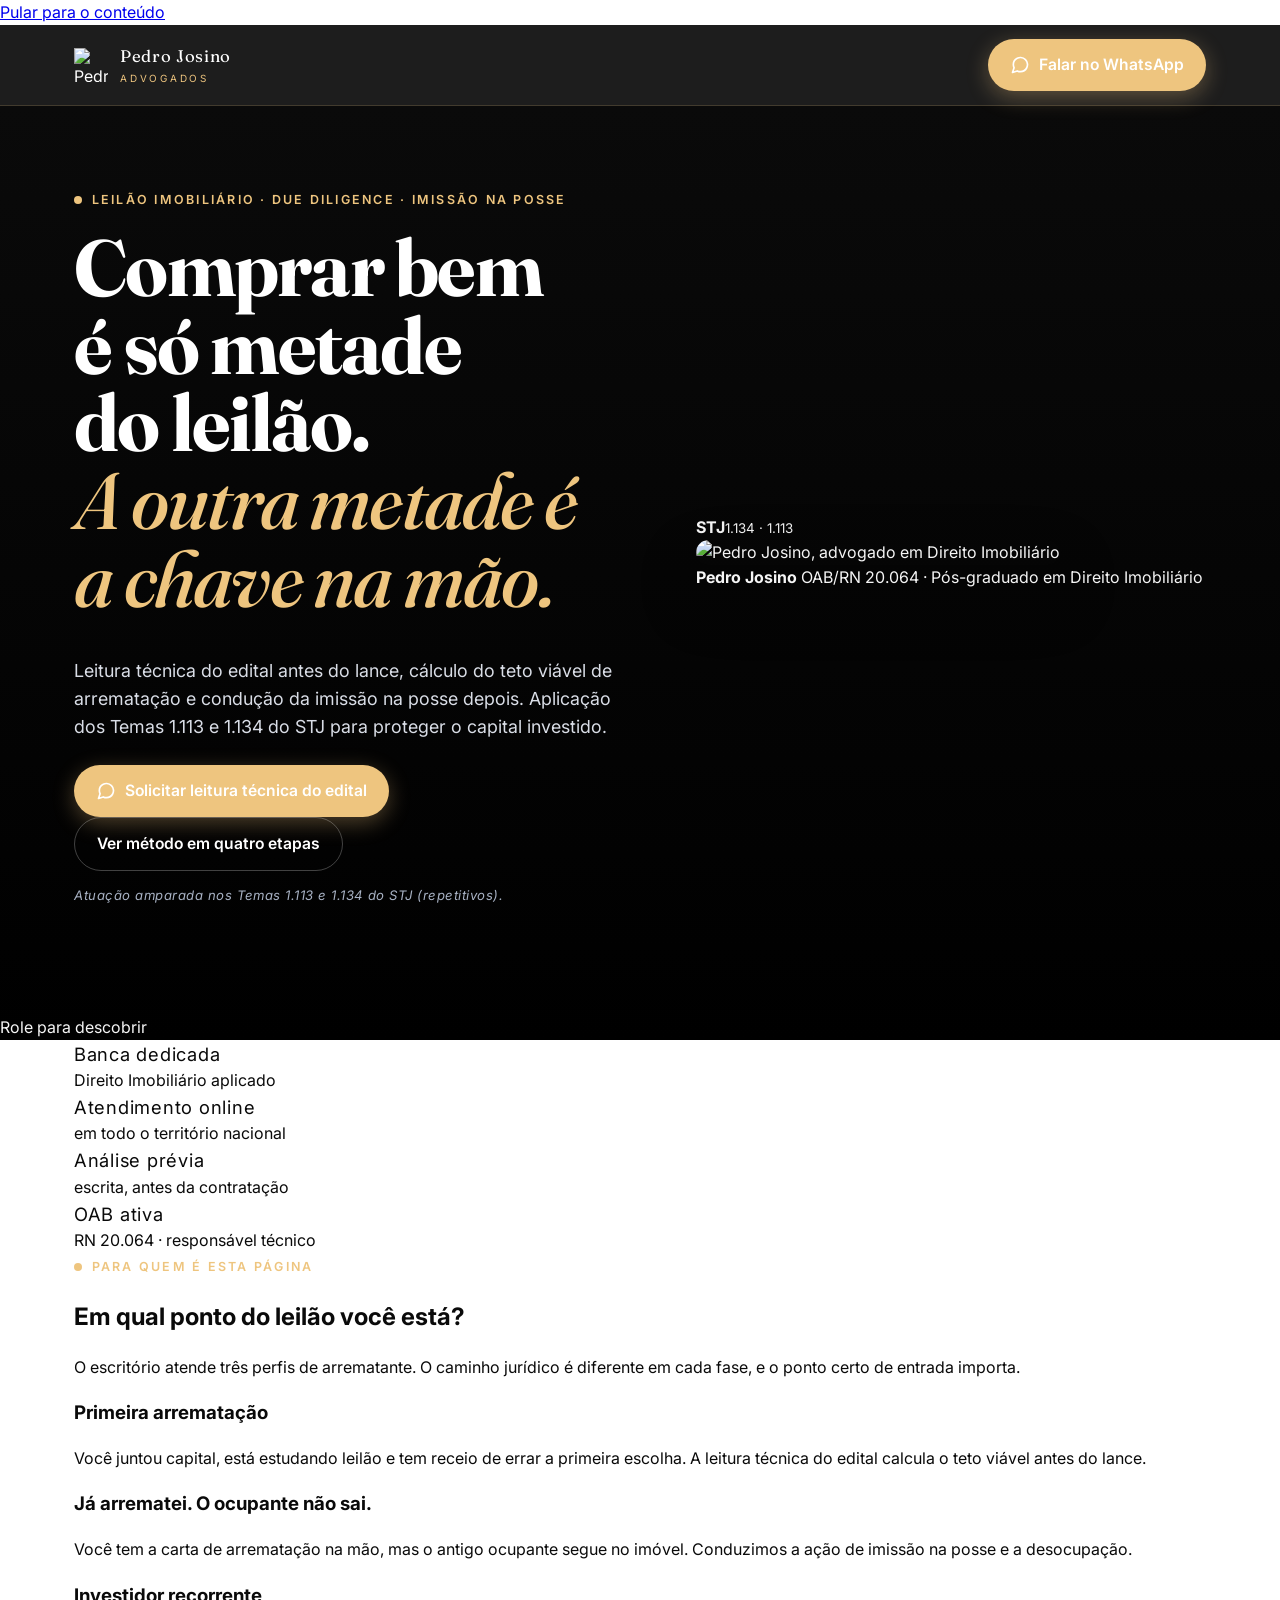
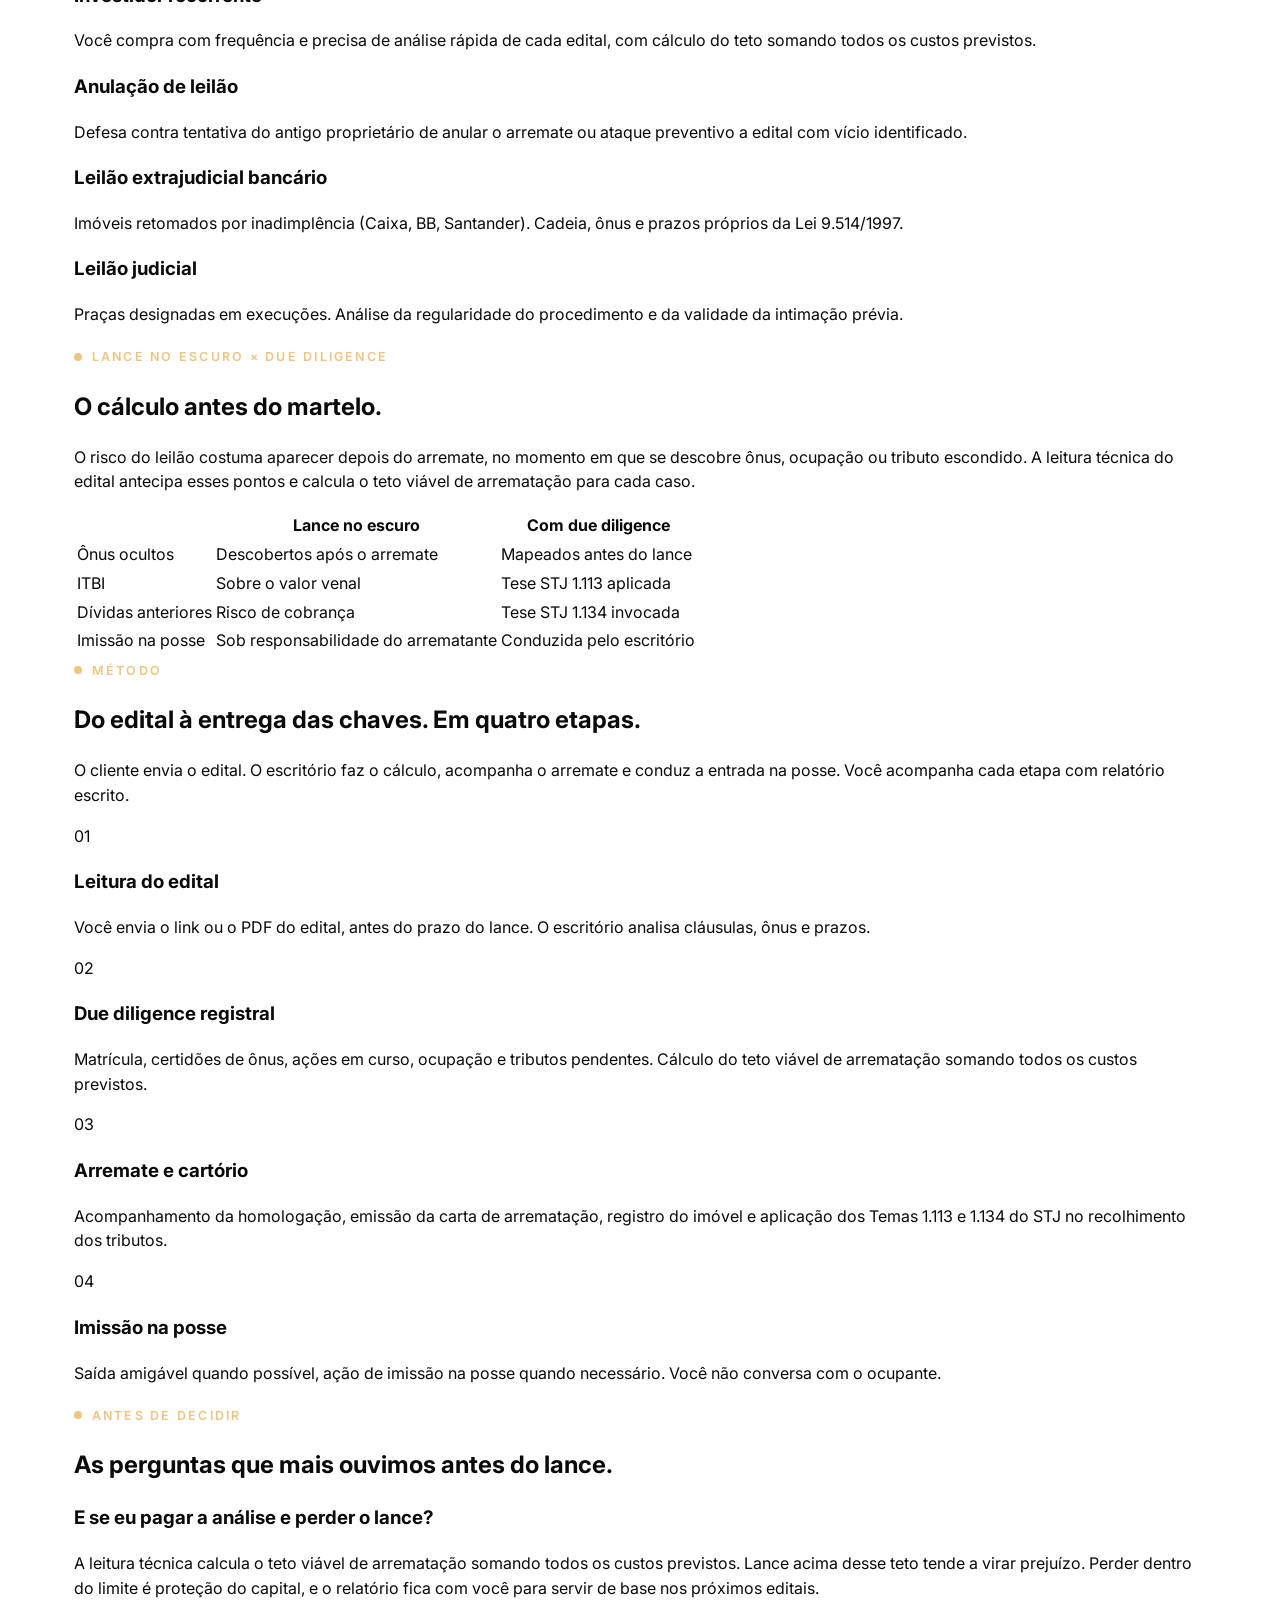
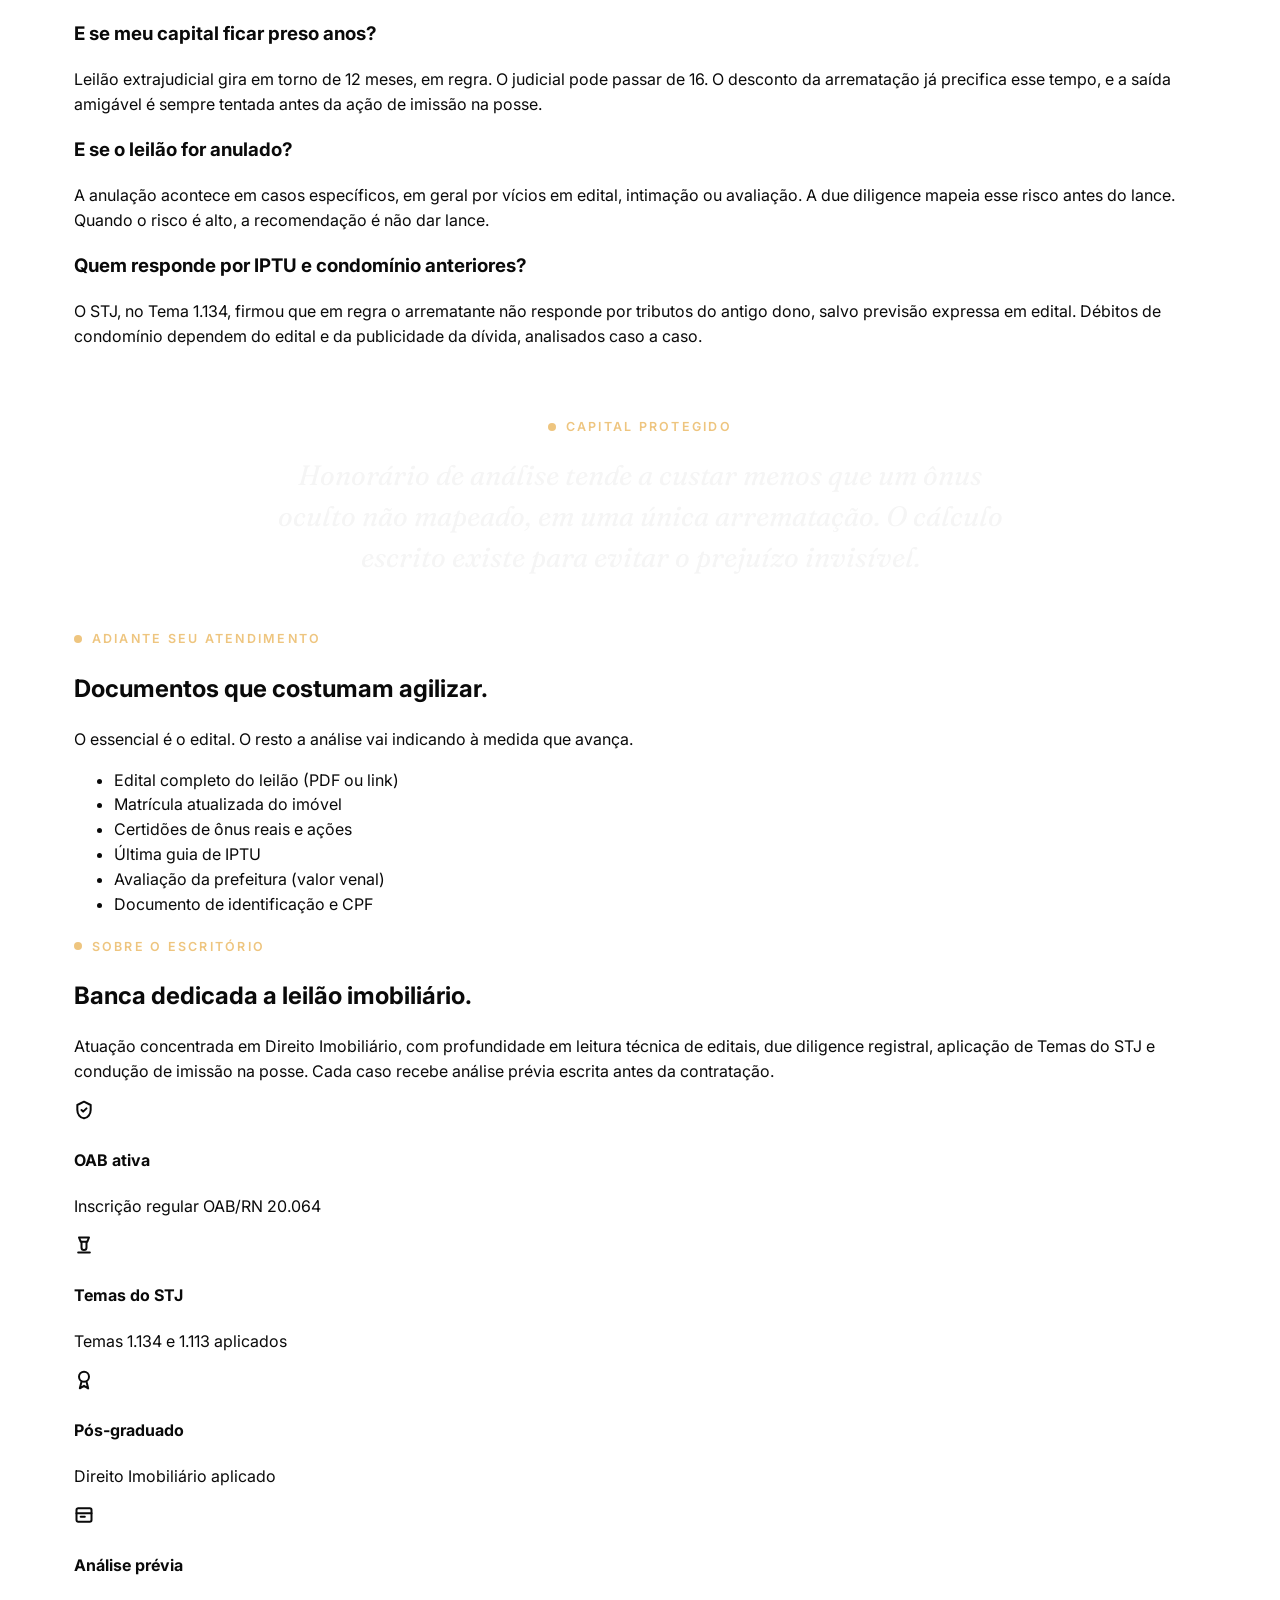
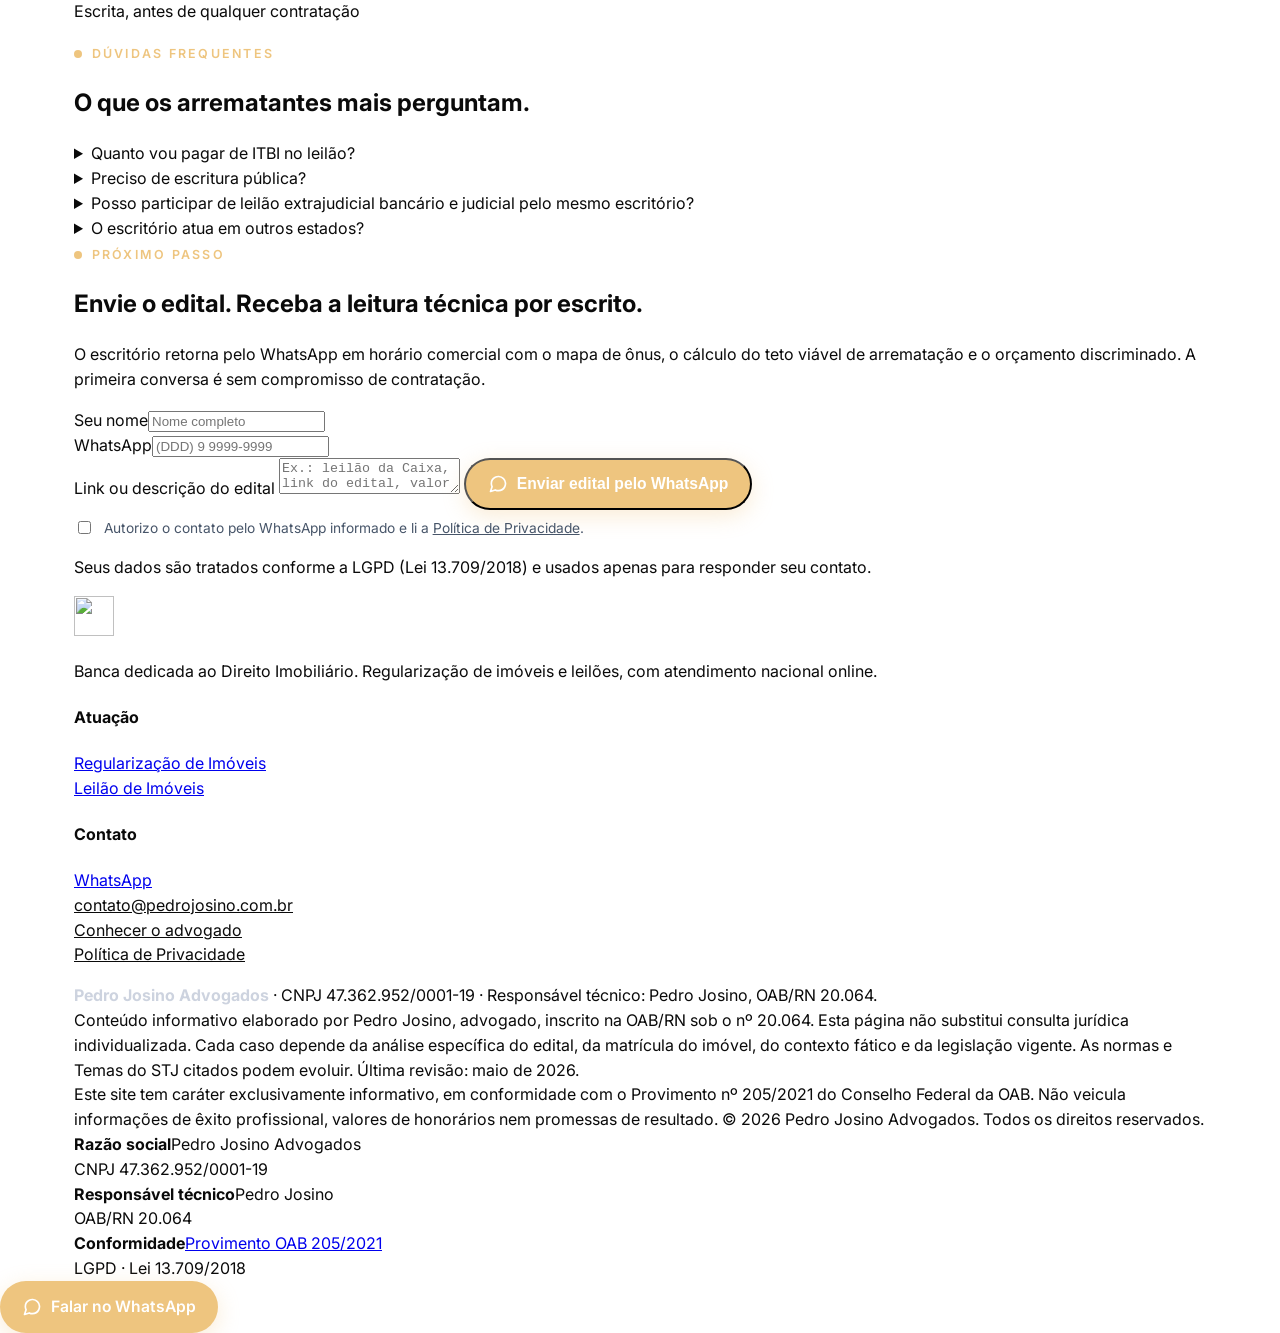
==== public/leilao-de-imoveis/index.html @ 3a686693 "Reescreve copy das 2 LPs com gatilhos de conversão e blindagem de segurança LP Regularização (raiz /" ====
<!doctype html>
<html lang="pt-BR">
<head>
<meta charset="utf-8">
<meta name="viewport" content="width=device-width,initial-scale=1">
<title>Arrematou no leilão? Imissão na posse e análise de risco | Pedro Josino Advogados.</title>
<meta name="description" content="Análise de risco antes do arremate e ação de imissão na posse depois. Tese do STJ a seu favor, custos transparentes, atendimento nacional online. Fale agora.">
<meta name="robots" content="index, follow">
<meta name="theme-color" content="#0A0A0A">
<meta name="author" content="Pedro Josino Advogados">

<link rel="canonical" href="https://pedrojosino.com.br/leilao">
<meta property="og:type" content="website">
<meta property="og:locale" content="pt_BR">
<meta property="og:site_name" content="Pedro Josino Advogados">
<meta property="og:title" content="Arrematou no leilão? A chave é só o começo. Pedro Josino Advogados.">
<meta property="og:description" content="Due diligence antes do lance e imissão na posse depois. Aplique a tese do STJ a seu favor.">
<meta property="og:url" content="https://pedrojosino.com.br/leilao">
<meta property="og:image" content="https://pedrojosino.com.br/leilao-de-imoveis/assets/og.jpg">
<meta name="twitter:card" content="summary_large_image">
<meta name="twitter:title" content="Arrematou no leilão? A chave é só o começo.">
<meta name="twitter:description" content="Análise de risco e imissão na posse com técnica de especialista.">
<meta name="twitter:image" content="https://pedrojosino.com.br/leilao-de-imoveis/assets/og.jpg">

<link rel="icon" href="/assets/logo-pj.png">
<link rel="preload" as="image" href="/assets/pedro-josino.jpg" fetchpriority="high" decoding="async">

<link rel="preconnect" href="https://fonts.googleapis.com">
<link rel="preconnect" href="https://fonts.gstatic.com" crossorigin>
<link rel="preload" as="style" href="https://fonts.googleapis.com/css2?family=Fraunces:opsz,wght@9..144,400;9..144,500;9..144,600;9..144,700&family=Inter:wght@400;500;600;700&display=swap" onload="this.rel='stylesheet'">
<noscript><link rel="stylesheet" href="https://fonts.googleapis.com/css2?family=Fraunces:opsz,wght@9..144,400;9..144,500;9..144,600;9..144,700&family=Inter:wght@400;500;600;700&display=swap"></noscript>

<link rel="preload" href="/styles.css" as="style" onload="this.rel='stylesheet'">
<noscript><link rel="stylesheet" href="/styles.css"></noscript>

<script>
(function(){
  var GTAG_ID='{{GTAG_ID}}';
  window.dataLayer=window.dataLayer||[];
  window.gtag=function(){dataLayer.push(arguments);};
  window.click_whatsapp=function(origem){try{gtag('event','click_whatsapp',{event_category:'cta',event_label:origem||'lp-leilao'});}catch(e){}};
  if(GTAG_ID && GTAG_ID.indexOf('{{')!==0){
    var s=document.createElement('script');s.async=true;s.src='https://www.googletagmanager.com/gtag/js?id='+GTAG_ID;document.head.appendChild(s);
    gtag('js',new Date());gtag('config',GTAG_ID);
  }
})();
</script>

<style>
:root{--bg-dark:#0A0A0A;--bg-deep:#000000;--accent:#EEC57F;--accent-soft:#EEC57F;--wa:#EEC57F;--text:#0A0A0A}
*{box-sizing:border-box}
body{margin:0;font-family:Inter,system-ui,sans-serif;color:#0A0A0A;line-height:1.55;-webkit-font-smoothing:antialiased}
.container{max-width:1180px;margin:0 auto;padding:0 24px}
.header{position:sticky;top:0;z-index:50;background:rgba(10,10,10,.92);backdrop-filter:blur(8px);border-bottom:1px solid rgba(238,197,127,.18)}
.header .container{display:flex;align-items:center;justify-content:space-between;padding:14px 24px}
.brand{display:flex;align-items:center;gap:12px;color:#fff;text-decoration:none}
.brand img{width:34px;height:auto}
.brand-text{font-family:'Fraunces',Georgia,serif;font-size:1.05rem;letter-spacing:.04em}
.brand-text small{display:block;font-family:Inter,sans-serif;font-size:.62rem;letter-spacing:.28em;color:#EEC57F;text-transform:uppercase;margin-top:2px}
.btn{display:inline-flex;align-items:center;justify-content:center;gap:.55rem;padding:14px 22px;border-radius:999px;font-weight:600;text-decoration:none;font-size:.98rem}
.btn-green{background:#EEC57F;color:#fff;box-shadow:0 6px 22px rgba(238,197,127,.32)}
.btn-ghost{background:transparent;color:#fff;border:1px solid rgba(255,255,255,.25)}
.hero{position:relative;background:linear-gradient(180deg,#0A0A0A 0%,#000000 100%);color:#F5F5F5;overflow:hidden}
.hero .container{display:grid;grid-template-columns:1.1fr 1fr;gap:60px;align-items:center;padding:80px 24px 96px}
.eyebrow{display:inline-flex;align-items:center;gap:.6rem;text-transform:uppercase;letter-spacing:.18em;font-size:.78rem;font-weight:600;color:#EEC57F}
.eyebrow::before{content:"";width:8px;height:8px;border-radius:50%;background:#EEC57F}
.hero h1{font-family:'Fraunces',Georgia,serif;font-weight:700;font-size:clamp(2.8rem,6.2vw,5.4rem);line-height:.98;letter-spacing:-.022em;color:#fff;margin:18px 0 .5em;text-wrap:balance}
.hero h1 em{font-style:italic;font-weight:500;color:#EEC57F;display:block}
.hero .lede{font-size:1.12rem;color:#d9dde6;max-width:540px;margin:0 0 24px}
.hero-figure img{border-radius:18px;width:100%;aspect-ratio:4/5;object-fit:cover;box-shadow:0 30px 60px rgba(0,0,0,.4)}
@media (max-width:900px){.hero .container{grid-template-columns:1fr;padding:48px 24px 64px;gap:40px}}
</style>

<script type="application/ld+json">
{
  "@context":"https://schema.org",
  "@graph":[
    {
      "@type":"LegalService",
      "@id":"https://pedrojosino.com.br/leilao#legalservice",
      "name":"Pedro Josino Advogados — Leilão de Imóveis",
      "description":"Análise de risco para arrematação em leilão e ação de imissão na posse. Atendimento nacional online em Direito Imobiliário.",
      "url":"https://pedrojosino.com.br/leilao",
      "telephone":"+558499826890",
      "areaServed":"BR",
      "image":"https://pedrojosino.com.br/leilao-de-imoveis/assets/og.jpg",
      "priceRange":"$$",
      "provider":{"@type":"Attorney","name":"Pedro Josino"}
    },
    {
      "@type":"BreadcrumbList",
      "itemListElement":[
        {"@type":"ListItem","position":1,"name":"Início","item":"https://pedrojosino.com.br/"},
        {"@type":"ListItem","position":2,"name":"Leilão de Imóveis","item":"https://pedrojosino.com.br/leilao"}
      ]
    },
    {
      "@type":"Service",
      "name":"Leilão de Imóveis (Due Diligence e Imissão na Posse)",
      "serviceType":"Direito Imobiliário",
      "provider":{"@type":"LegalService","name":"Pedro Josino Advogados"},
      "areaServed":"BR"
    },
    {
      "@type":"FAQPage",
      "mainEntity":[
        {"@type":"Question","name":"Quem paga as dívidas atrasadas de IPTU e condomínio?","acceptedAnswer":{"@type":"Answer","text":"Para débitos tributários anteriores ao arremate, o STJ no Tema 1.134 firmou que o arrematante não responde, salvo previsão expressa em edital. Para condomínio, a análise depende do edital e da publicidade dos débitos."}},
        {"@type":"Question","name":"Quanto vou pagar de ITBI?","acceptedAnswer":{"@type":"Answer","text":"O STJ no Tema 1.113 firmou que o ITBI incide sobre o valor da arrematação, não sobre a avaliação da prefeitura. Aplicamos a tese para reduzir o custo de transferência."}},
        {"@type":"Question","name":"Preciso de escritura pública?","acceptedAnswer":{"@type":"Answer","text":"A depender do valor do imóvel, a escritura pode ser dispensada quando há carta de arrematação. Analisamos caso a caso para reduzir custo de cartório."}},
        {"@type":"Question","name":"Quanto tempo leva para desocupar o imóvel?","acceptedAnswer":{"@type":"Answer","text":"Leilão extrajudicial gira em torno de 12 meses. Judicial pode passar de 16. O desconto da arrematação já precifica esse tempo, e buscamos sempre a saída amigável antes do confronto."}},
        {"@type":"Question","name":"A análise de risco está inclusa ou é cobrada à parte?","acceptedAnswer":{"@type":"Answer","text":"A análise é o ponto de partida e tem honorário próprio. Ela calcula o lance máximo viável somando todos os custos. Quem passa desse teto compra prejuízo."}},
        {"@type":"Question","name":"Existe risco real de eu perder o imóvel?","acceptedAnswer":{"@type":"Answer","text":"Existe sim a possibilidade de anulação do leilão em casos específicos. A boa due diligence mapeia esse risco antes do lance e orienta a decisão com transparência."}}
      ]
    }
  ]
}
</script>
</head>
<body>

<a class="skip-link" href="#main">Pular para o conteúdo</a>

<header class="header">
  <div class="container">
    <a class="brand" href="#">
      <img src="/assets/logo-pj.png" alt="Pedro Josino Advogados" width="34" height="34" loading="eager" decoding="async">
      <span class="brand-text">Pedro Josino<small>Advogados</small></span>
    </a>
    <a class="btn btn-green" href="https://wa.me/558499826890?text=Ol%C3%A1%2C%20quero%20arrematar%20com%20seguran%C3%A7a." onclick="click_whatsapp('header')">
      <svg viewBox="0 0 24 24" width="20" height="20" fill="none" stroke="currentColor" stroke-width="2" stroke-linecap="round" stroke-linejoin="round" aria-hidden="true"><path d="M21 11.5a8.38 8.38 0 0 1-.9 3.8 8.5 8.5 0 0 1-7.6 4.7 8.38 8.38 0 0 1-3.8-.9L3 21l1.9-5.7a8.38 8.38 0 0 1-.9-3.8 8.5 8.5 0 0 1 4.7-7.6 8.38 8.38 0 0 1 3.8-.9h.5a8.48 8.48 0 0 1 8 8v.5z"/></svg>
      Falar no WhatsApp
    </a>
  </div>
</header>

<main id="main">
<section class="hero">
  <div class="container">
    <div>
      <span class="eyebrow">Leilão Imobiliário · Due Diligence · Imissão na Posse</span>
      <h1>Comprar bem é só metade do leilão.<em>A outra metade é a chave na mão.</em></h1>
      <p class="lede">Leitura técnica do edital antes do lance, cálculo do teto viável de arrematação e condução da imissão na posse depois. Aplicação dos Temas 1.113 e 1.134 do STJ para proteger o capital investido.</p>
      <div class="hero-ctas">
        <a class="btn btn-green btn-lg" href="https://wa.me/558499826890?text=Ol%C3%A1%2C%20quero%20uma%20an%C3%A1lise%20de%20risco%20de%20leil%C3%A3o." onclick="click_whatsapp('hero')">
          <svg viewBox="0 0 24 24" width="20" height="20" fill="none" stroke="currentColor" stroke-width="2" stroke-linecap="round" stroke-linejoin="round" aria-hidden="true"><path d="M21 11.5a8.38 8.38 0 0 1-.9 3.8 8.5 8.5 0 0 1-7.6 4.7 8.38 8.38 0 0 1-3.8-.9L3 21l1.9-5.7a8.38 8.38 0 0 1-.9-3.8 8.5 8.5 0 0 1 4.7-7.6 8.38 8.38 0 0 1 3.8-.9h.5a8.48 8.48 0 0 1 8 8v.5z"/></svg>
          Solicitar leitura técnica do edital
        </a>
        <a class="btn btn-ghost btn-lg" href="#metodo">Ver método em quatro etapas</a>
      </div>
      <p style="margin-top:14px;font-size:.82rem;color:#a8b2c4;letter-spacing:.04em"><em>Atuação amparada nos Temas 1.113 e 1.134 do STJ (repetitivos).</em></p>
    </div>

    <div class="hero-figure">
      <div class="seal" aria-hidden="true"><b>STJ</b><small>1.134 · 1.113</small></div>
      <img src="/assets/pedro-josino.jpg" alt="Pedro Josino, advogado em Direito Imobiliário" width="1600" height="2000" fetchpriority="high" decoding="async">
      <div class="authority-card">
        <strong>Pedro Josino</strong>
        <span>OAB/RN 20.064 · Pós-graduado em Direito Imobiliário</span>
      </div>
    </div>
  </div>
  <div class="hero-scroll" aria-hidden="true">Role para descobrir</div>
</section>

<!-- STATS -->
<section class="stats">
  <div class="container">
    <div class="grid">
      <div><div class="num" style="font-size:1.15rem;letter-spacing:.04em">Banca dedicada</div><span class="lab">Direito Imobiliário aplicado</span></div>
      <div><div class="num" style="font-size:1.15rem;letter-spacing:.04em">Atendimento online</div><span class="lab">em todo o território nacional</span></div>
      <div><div class="num" style="font-size:1.15rem;letter-spacing:.04em">Análise prévia</div><span class="lab">escrita, antes da contratação</span></div>
      <div><div class="num" style="font-size:1.15rem;letter-spacing:.04em">OAB ativa</div><span class="lab">RN 20.064 · responsável técnico</span></div>
    </div>
  </div>
</section>

<!-- SITUAÇÕES SUBIDAS PRA TOPO (reconhecimento imediato) -->
<section class="bg-soft">
  <div class="container">
    <div class="section-head">
      <span class="eyebrow">Para quem é esta página</span>
      <h2>Em qual ponto do leilão você está?</h2>
      <p>O escritório atende três perfis de arrematante. O caminho jurídico é diferente em cada fase, e o ponto certo de entrada importa.</p>
    </div>
    <div class="cards">
      <div class="card featured"><h3>Primeira arrematação</h3><p>Você juntou capital, está estudando leilão e tem receio de errar a primeira escolha. A leitura técnica do edital calcula o teto viável antes do lance.</p></div>
      <div class="card featured"><h3>Já arrematei. O ocupante não sai.</h3><p>Você tem a carta de arrematação na mão, mas o antigo ocupante segue no imóvel. Conduzimos a ação de imissão na posse e a desocupação.</p></div>
      <div class="card featured"><h3>Investidor recorrente</h3><p>Você compra com frequência e precisa de análise rápida de cada edital, com cálculo do teto somando todos os custos previstos.</p></div>
      <div class="card"><h3>Anulação de leilão</h3><p>Defesa contra tentativa do antigo proprietário de anular o arremate ou ataque preventivo a edital com vício identificado.</p></div>
      <div class="card"><h3>Leilão extrajudicial bancário</h3><p>Imóveis retomados por inadimplência (Caixa, BB, Santander). Cadeia, ônus e prazos próprios da Lei 9.514/1997.</p></div>
      <div class="card"><h3>Leilão judicial</h3><p>Praças designadas em execuções. Análise da regularidade do procedimento e da validade da intimação prévia.</p></div>
    </div>
  </div>
</section>

<!-- COMPARE TABLE -->
<section>
  <div class="container">
    <div class="section-head">
      <span class="eyebrow">Lance no escuro × Due diligence</span>
      <h2>O cálculo antes do martelo.</h2>
      <p>O risco do leilão costuma aparecer depois do arremate, no momento em que se descobre ônus, ocupação ou tributo escondido. A leitura técnica do edital antecipa esses pontos e calcula o teto viável de arrematação para cada caso.</p>
    </div>
    <div class="compare">
      <table>
        <thead>
          <tr>
            <th></th>
            <th>Lance no escuro</th>
            <th class="col-good">Com due diligence</th>
          </tr>
        </thead>
        <tbody>
          <tr><td class="label">Ônus ocultos</td><td>Descobertos após o arremate</td><td class="col-good">Mapeados antes do lance</td></tr>
          <tr><td class="label">ITBI</td><td>Sobre o valor venal</td><td class="col-good">Tese STJ 1.113 aplicada</td></tr>
          <tr><td class="label">Dívidas anteriores</td><td>Risco de cobrança</td><td class="col-good">Tese STJ 1.134 invocada</td></tr>
          <tr><td class="label">Imissão na posse</td><td>Sob responsabilidade do arrematante</td><td class="col-good">Conduzida pelo escritório</td></tr>
        </tbody>
      </table>
    </div>
  </div>
</section>


<!-- MÉTODO (era "Como funciona") -->
<section id="metodo" class="bg-soft">
  <div class="container">
    <div class="section-head">
      <span class="eyebrow">Método</span>
      <h2>Do edital à entrega das chaves. Em quatro etapas.</h2>
      <p>O cliente envia o edital. O escritório faz o cálculo, acompanha o arremate e conduz a entrada na posse. Você acompanha cada etapa com relatório escrito.</p>
    </div>
    <div class="steps">
      <div class="step"><div class="num">01</div><h3>Leitura do edital</h3><p>Você envia o link ou o PDF do edital, antes do prazo do lance. O escritório analisa cláusulas, ônus e prazos.</p></div>
      <div class="step"><div class="num">02</div><h3>Due diligence registral</h3><p>Matrícula, certidões de ônus, ações em curso, ocupação e tributos pendentes. Cálculo do teto viável de arrematação somando todos os custos previstos.</p></div>
      <div class="step"><div class="num">03</div><h3>Arremate e cartório</h3><p>Acompanhamento da homologação, emissão da carta de arrematação, registro do imóvel e aplicação dos Temas 1.113 e 1.134 do STJ no recolhimento dos tributos.</p></div>
      <div class="step"><div class="num">04</div><h3>Imissão na posse</h3><p>Saída amigável quando possível, ação de imissão na posse quando necessário. Você não conversa com o ocupante.</p></div>
    </div>
  </div>
</section>

<!-- MAS E SE — quebra de objeção em destaque -->
<section>
  <div class="container">
    <div class="section-head">
      <span class="eyebrow">Antes de decidir</span>
      <h2>As perguntas que mais ouvimos antes do lance.</h2>
    </div>
    <div class="cards" style="grid-template-columns:repeat(auto-fit,minmax(280px,1fr))">
      <div class="card"><h3>E se eu pagar a análise e perder o lance?</h3><p>A leitura técnica calcula o teto viável de arrematação somando todos os custos previstos. Lance acima desse teto tende a virar prejuízo. Perder dentro do limite é proteção do capital, e o relatório fica com você para servir de base nos próximos editais.</p></div>
      <div class="card"><h3>E se meu capital ficar preso anos?</h3><p>Leilão extrajudicial gira em torno de 12 meses, em regra. O judicial pode passar de 16. O desconto da arrematação já precifica esse tempo, e a saída amigável é sempre tentada antes da ação de imissão na posse.</p></div>
      <div class="card"><h3>E se o leilão for anulado?</h3><p>A anulação acontece em casos específicos, em geral por vícios em edital, intimação ou avaliação. A due diligence mapeia esse risco antes do lance. Quando o risco é alto, a recomendação é não dar lance.</p></div>
      <div class="card"><h3>Quem responde por IPTU e condomínio anteriores?</h3><p>O STJ, no Tema 1.134, firmou que em regra o arrematante não responde por tributos do antigo dono, salvo previsão expressa em edital. Débitos de condomínio dependem do edital e da publicidade da dívida, analisados caso a caso.</p></div>
    </div>
  </div>
</section>

<!-- AVERSÃO À PERDA (pull quote sóbrio) -->
<section class="bg-dark" style="padding:48px 0">
  <div class="container" style="text-align:center;max-width:780px">
    <span class="eyebrow" style="color:var(--accent)">Capital protegido</span>
    <p style="font-family:'Fraunces',serif;font-size:clamp(1.25rem,2.5vw,1.75rem);line-height:1.45;color:#F5F5F5;margin:18px 0 0"><em>Honorário de análise tende a custar menos que um ônus oculto não mapeado, em uma única arrematação. O cálculo escrito existe para evitar o prejuízo invisível.</em></p>
  </div>
</section>

<!-- DOCUMENTOS -->
<section>
  <div class="container">
    <div class="section-head">
      <span class="eyebrow">Adiante seu atendimento</span>
      <h2>Documentos que costumam agilizar.</h2>
      <p>O essencial é o edital. O resto a análise vai indicando à medida que avança.</p>
    </div>
    <ul class="docs">
      <li>Edital completo do leilão (PDF ou link)</li>
      <li>Matrícula atualizada do imóvel</li>
      <li>Certidões de ônus reais e ações</li>
      <li>Última guia de IPTU</li>
      <li>Avaliação da prefeitura (valor venal)</li>
      <li>Documento de identificação e CPF</li>
    </ul>
  </div>
</section>


<section class="bg-dark">
  <div class="container about">
    <div>
      <span class="eyebrow">Sobre o escritório</span>
      <h2>Banca dedicada a leilão imobiliário.</h2>
      <p>Atuação concentrada em Direito Imobiliário, com profundidade em leitura técnica de editais, due diligence registral, aplicação de Temas do STJ e condução de imissão na posse. Cada caso recebe análise prévia escrita antes da contratação.</p>
    </div>

    <div>
      <div class="seals">
        <div class="seal">
          <div class="ico"><svg width="20" height="20" viewBox="0 0 24 24" fill="none" stroke="currentColor" stroke-width="2.4" stroke-linecap="round" stroke-linejoin="round"><path d="M12 2 4 6v6c0 5 3.4 9.4 8 10 4.6-.6 8-5 8-10V6l-8-4z"/><path d="m9 12 2 2 4-4"/></svg></div>
          <h4>OAB ativa</h4>
          <p>Inscrição regular OAB/RN 20.064</p>
        </div>
        <div class="seal">
          <div class="ico"><svg width="20" height="20" viewBox="0 0 24 24" fill="none" stroke="currentColor" stroke-width="2.4" stroke-linecap="round" stroke-linejoin="round"><path d="M6 3h12l-2 5h-8z"/><path d="M9 8v7a3 3 0 0 0 6 0V8"/><path d="M5 21h14"/></svg></div>
          <h4>Temas do STJ</h4>
          <p>Temas 1.134 e 1.113 aplicados</p>
        </div>
        <div class="seal">
          <div class="ico"><svg width="20" height="20" viewBox="0 0 24 24" fill="none" stroke="currentColor" stroke-width="2.4" stroke-linecap="round" stroke-linejoin="round"><circle cx="12" cy="8" r="6"/><path d="m9 14-2 8 5-3 5 3-2-8"/></svg></div>
          <h4>Pós-graduado</h4>
          <p>Direito Imobiliário aplicado</p>
        </div>
        <div class="seal">
          <div class="ico"><svg width="20" height="20" viewBox="0 0 24 24" fill="none" stroke="currentColor" stroke-width="2.4" stroke-linecap="round" stroke-linejoin="round"><rect x="3" y="4" width="18" height="16" rx="2"/><path d="M3 10h18"/><path d="M8 14h5"/></svg></div>
          <h4>Análise prévia</h4>
          <p>Escrita, antes de qualquer contratação</p>
        </div>
      </div>
    </div>
  </div>
</section>

<section>
  <div class="container">
    <div class="section-head">
      <span class="eyebrow">Dúvidas frequentes</span>
      <h2>O que os arrematantes mais perguntam.</h2>
    </div>
    <div class="faq">
      <details><summary>Quanto vou pagar de ITBI no leilão?</summary><div class="answer">O STJ, no Tema 1.113, firmou que o ITBI tende a incidir sobre o valor da arrematação, não sobre a avaliação fiscal da prefeitura. A aplicação prática depende da legislação municipal e da postura do cartório, e é avaliada na leitura técnica do edital.</div></details>
      <details><summary>Preciso de escritura pública?</summary><div class="answer">A carta de arrematação tem força de escritura pública para fins de registro, em regra. A depender do valor do imóvel e da legislação municipal, a lavratura adicional pode ser dispensada, reduzindo o custo de cartório.</div></details>
      <details><summary>Posso participar de leilão extrajudicial bancário e judicial pelo mesmo escritório?</summary><div class="answer">Sim. O método é o mesmo (leitura do edital, due diligence, cálculo do teto), mas a base legal e os prazos variam: extrajudicial bancário segue a Lei 9.514/1997; judicial segue o CPC. A análise inicial aponta qual edital cabe na sua estratégia.</div></details>
      <details><summary>O escritório atua em outros estados?</summary><div class="answer">Sim. O atendimento é online em todo o território nacional, com procuração específica para conduzir o procedimento na comarca do imóvel. A análise inicial diz se há particularidade local que exija atenção adicional.</div></details>

    </div>
  </div>
</section>

<section id="contato" class="cta-final">
  <div class="container">
    <span class="eyebrow" style="color:var(--accent-soft)">Próximo passo</span>
    <h2>Envie o edital. Receba a leitura técnica por escrito.</h2>
    <p>O escritório retorna pelo WhatsApp em horário comercial com o mapa de ônus, o cálculo do teto viável de arrematação e o orçamento discriminado. A primeira conversa é sem compromisso de contratação.</p>


    <form class="form-mini" onsubmit="return enviarFormLeilao(event)">
      <div class="row">
        <div><label for="f-nome">Seu nome</label><input id="f-nome" type="text" required placeholder="Nome completo"></div>
        <div><label for="f-wpp">WhatsApp</label><input id="f-wpp" type="tel" required placeholder="(DDD) 9 9999-9999"></div>
      </div>
      <label for="f-edital">Link ou descrição do edital</label>
      <textarea id="f-edital" placeholder="Ex.: leilão da Caixa, link do edital, valor do imóvel, cidade..."></textarea>
      <button class="btn btn-green btn-lg submit" type="submit">
        <svg viewBox="0 0 24 24" width="20" height="20" fill="none" stroke="currentColor" stroke-width="2" stroke-linecap="round" stroke-linejoin="round" aria-hidden="true"><path d="M21 11.5a8.38 8.38 0 0 1-.9 3.8 8.5 8.5 0 0 1-7.6 4.7 8.38 8.38 0 0 1-3.8-.9L3 21l1.9-5.7a8.38 8.38 0 0 1-.9-3.8 8.5 8.5 0 0 1 4.7-7.6 8.38 8.38 0 0 1 3.8-.9h.5a8.48 8.48 0 0 1 8 8v.5z"/></svg>
        Enviar edital pelo WhatsApp
      </button>
      <label class="opt-in" style="display:flex;gap:.6rem;align-items:flex-start;font-size:.86rem;color:#475569;margin-top:8px"><input type="checkbox" id="f-optin" required style="margin-top:3px"> <span>Autorizo o contato pelo WhatsApp informado e li a <a href="/politica-de-privacidade" style="color:inherit;text-decoration:underline">Política de Privacidade</a>.</span></label>
      <p class="privacy">Seus dados são tratados conforme a LGPD (Lei 13.709/2018) e usados apenas para responder seu contato.</p>
    </form>
  </div>
</section>
</main>

<footer class="footer">
  <div class="container">
    <div>
      <div class="brand-mini">
        <img src="/assets/logo-pj.png" alt="" width="40" height="40" loading="lazy" decoding="async">
        <strong style="color:#fff;font-family:'Fraunces',serif;font-size:1.1rem">Pedro Josino Advogados</strong>
      </div>
      <p>Banca dedicada ao Direito Imobiliário. Regularização de imóveis e leilões, com atendimento nacional online.</p>
    </div>
    <div>
      <h4>Atuação</h4>
      <p><a href="/">Regularização de Imóveis</a><br><a href="/leilao">Leilão de Imóveis</a></p>
    </div>
    <div>
      <h4>Contato</h4>
      <p><a href="https://wa.me/558499826890" onclick="click_whatsapp('footer')">WhatsApp</a><br><a href="mailto:contato@pedrojosino.com.br" style="color:inherit">contato@pedrojosino.com.br</a><br><a href="/quem-e" style="color:inherit">Conhecer o advogado</a><br><a href="/politica-de-privacidade" style="color:inherit">Política de Privacidade</a></p>
    </div>
    <div class="disclaimer">
      <strong style="color:#cdd3df">Pedro Josino Advogados</strong> · CNPJ 47.362.952/0001-19 · Responsável técnico: Pedro Josino, OAB/RN 20.064.<br>
      Conteúdo informativo elaborado por Pedro Josino, advogado, inscrito na OAB/RN sob o nº 20.064. Esta página não substitui consulta jurídica individualizada. Cada caso depende da análise específica do edital, da matrícula do imóvel, do contexto fático e da legislação vigente. As normas e Temas do STJ citados podem evoluir. Última revisão: <span data-revisao>maio de 2026</span>.<br>
      Este site tem caráter exclusivamente informativo, em conformidade com o Provimento nº 205/2021 do Conselho Federal da OAB. Não veicula informações de êxito profissional, valores de honorários nem promessas de resultado. © <span id="year"></span> Pedro Josino Advogados. Todos os direitos reservados.
    </div>
    <div class="legal-grid" style="grid-column:1/-1">
      <div><strong>Razão social</strong>Pedro Josino Advogados<br>CNPJ 47.362.952/0001-19</div>
      <div><strong>Responsável técnico</strong>Pedro Josino<br>OAB/RN 20.064</div>
      <div><strong>Conformidade</strong><a href="https://www.oab.org.br/leisnormas/legislacao/provimentos/205-2021" target="_blank" rel="noopener noreferrer">Provimento OAB 205/2021</a><br>LGPD · Lei 13.709/2018</div>
    </div>
  </div>
</footer>

<div class="sticky-mobile">
  <a class="btn btn-green" href="https://wa.me/558499826890?text=Ol%C3%A1%2C%20quero%20uma%20an%C3%A1lise%20de%20risco%20de%20leil%C3%A3o." onclick="click_whatsapp('sticky-mobile')">
    <svg viewBox="0 0 24 24" width="20" height="20" fill="none" stroke="currentColor" stroke-width="2" stroke-linecap="round" stroke-linejoin="round" aria-hidden="true"><path d="M21 11.5a8.38 8.38 0 0 1-.9 3.8 8.5 8.5 0 0 1-7.6 4.7 8.38 8.38 0 0 1-3.8-.9L3 21l1.9-5.7a8.38 8.38 0 0 1-.9-3.8 8.5 8.5 0 0 1 4.7-7.6 8.38 8.38 0 0 1 3.8-.9h.5a8.48 8.48 0 0 1 8 8v.5z"/></svg>
    Falar no WhatsApp
  </a>
</div>

<script>
  document.getElementById('year').textContent = new Date().getFullYear();
  function enviarFormLeilao(e){
    e.preventDefault();
    var optin = document.getElementById('f-optin');
    if(!optin || !optin.checked){ alert('Para continuar, autorize o contato e a Política de Privacidade.'); return false; }
    var nome  = (document.getElementById('f-nome').value || '').trim().slice(0,120);
    var wpp   = (document.getElementById('f-wpp').value || '').trim().slice(0,30);
    var edital= (document.getElementById('f-edital').value || '').trim().slice(0,1500);
    if(!nome || !wpp){ alert('Preencha nome e WhatsApp.'); return false; }
    var msg = "Olá! Quero enviar um edital para análise.%0A%0A"
            + "Nome: " + encodeURIComponent(nome) + "%0A"
            + "WhatsApp: " + encodeURIComponent(wpp) + "%0A"
            + (edital ? "Edital: " + encodeURIComponent(edital) : "");
    try{ click_whatsapp('form-cta'); }catch(_){}
    window.open("https://wa.me/558499826890?text=" + msg, "_blank", "noopener,noreferrer");
    return false;
  }
</script>

<script src="/fx.js" defer></script>
</body>
</html>
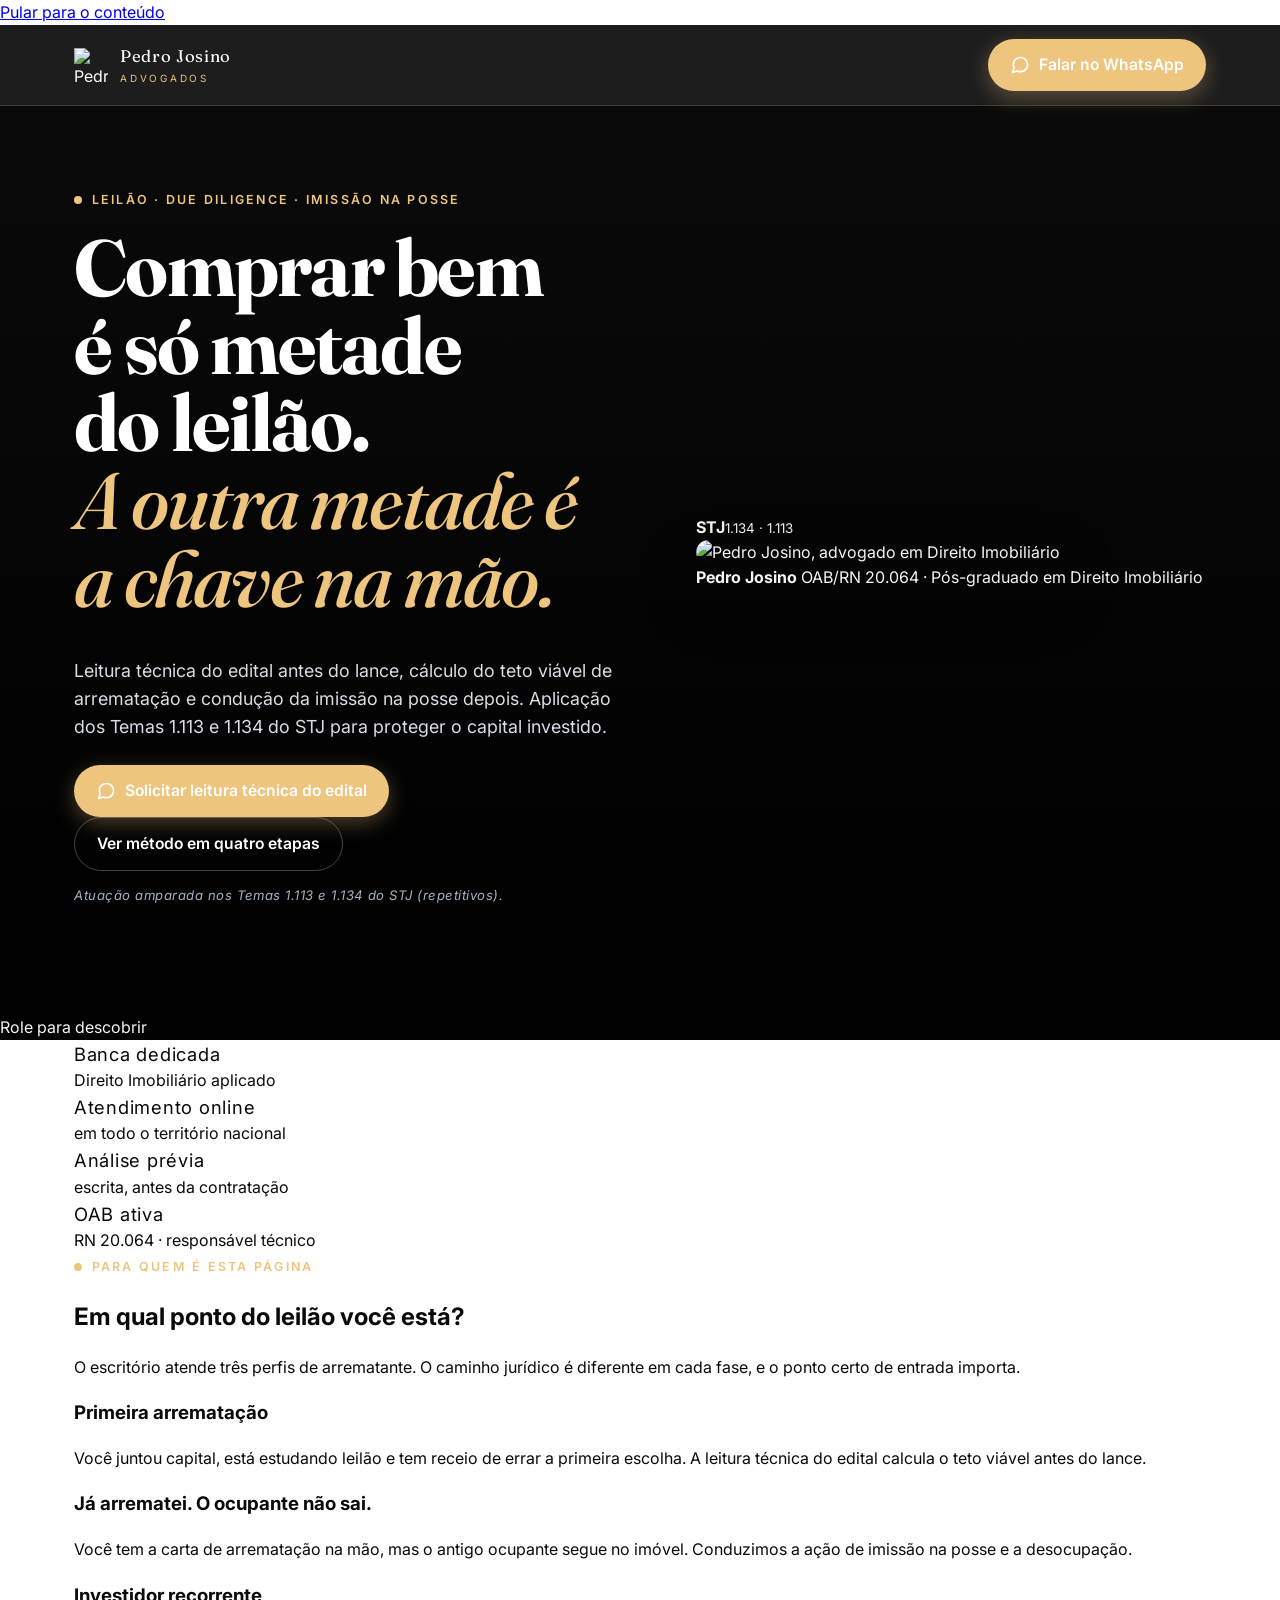
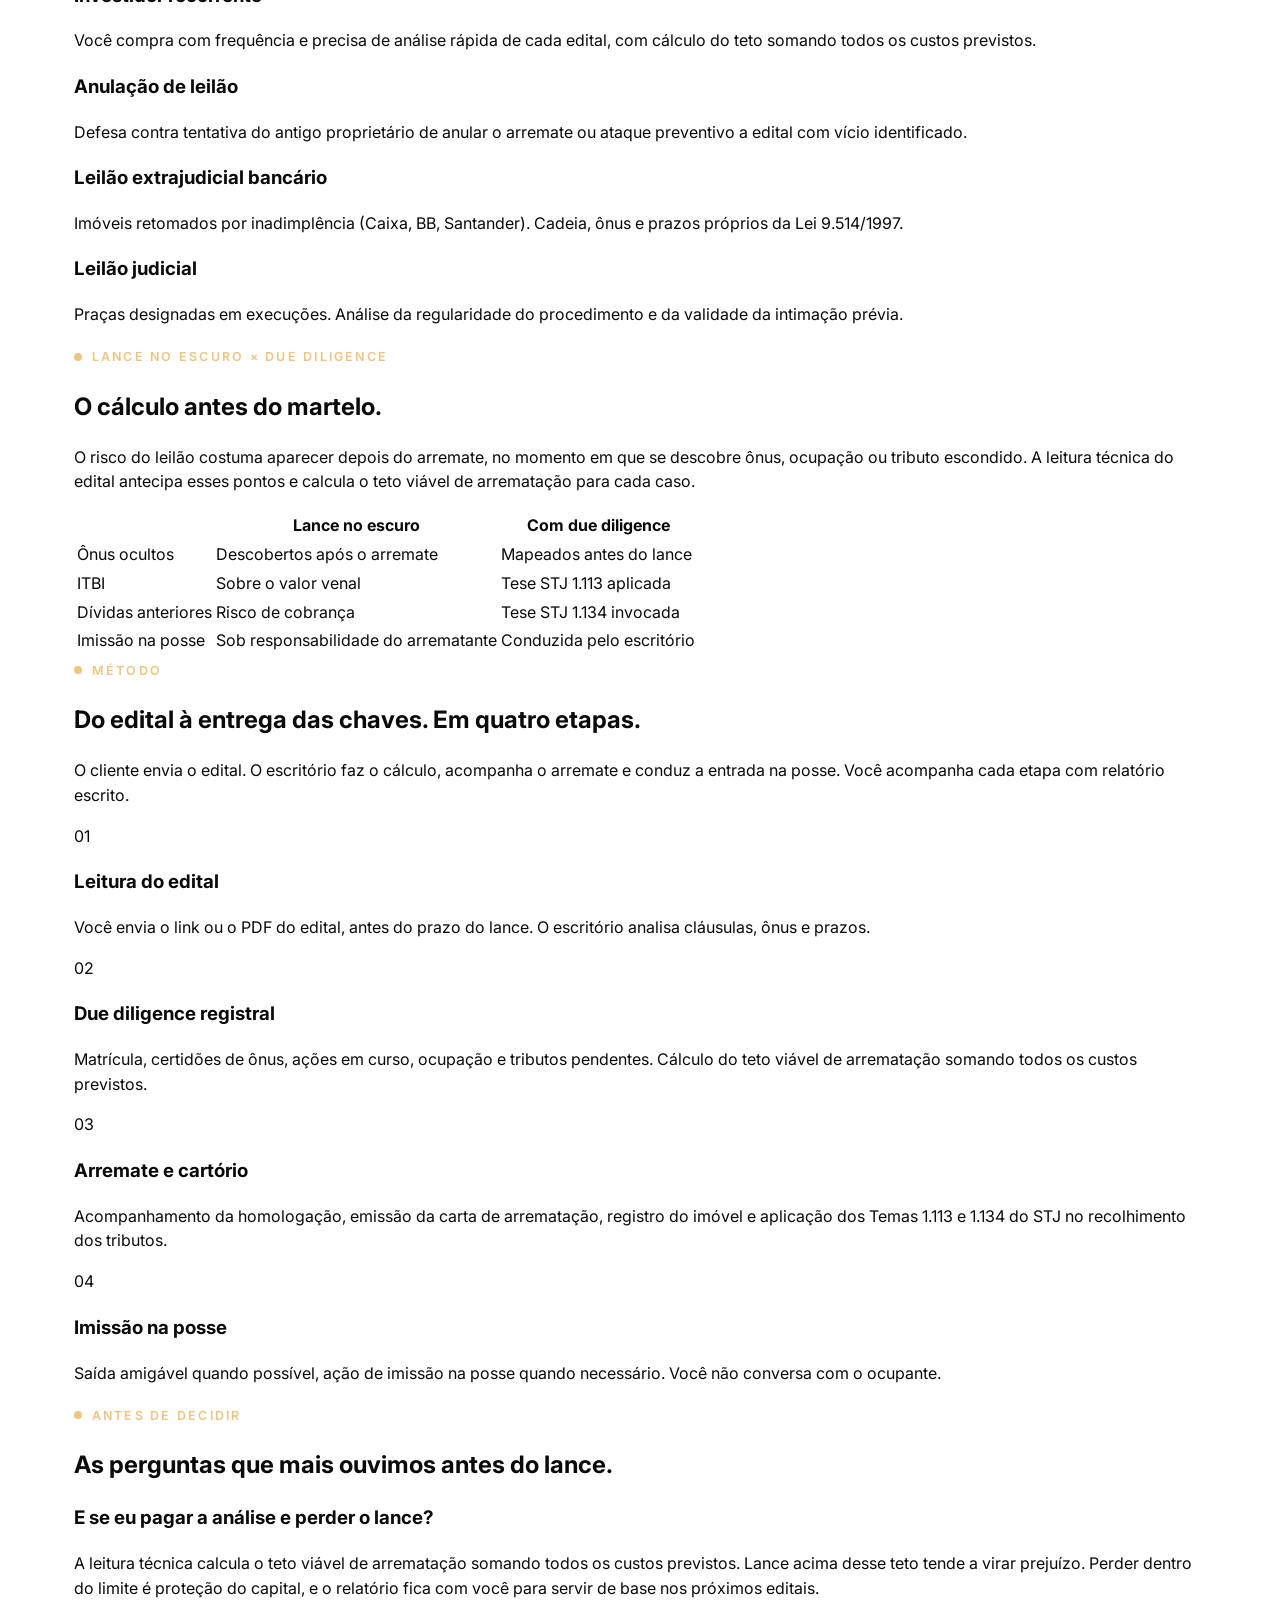
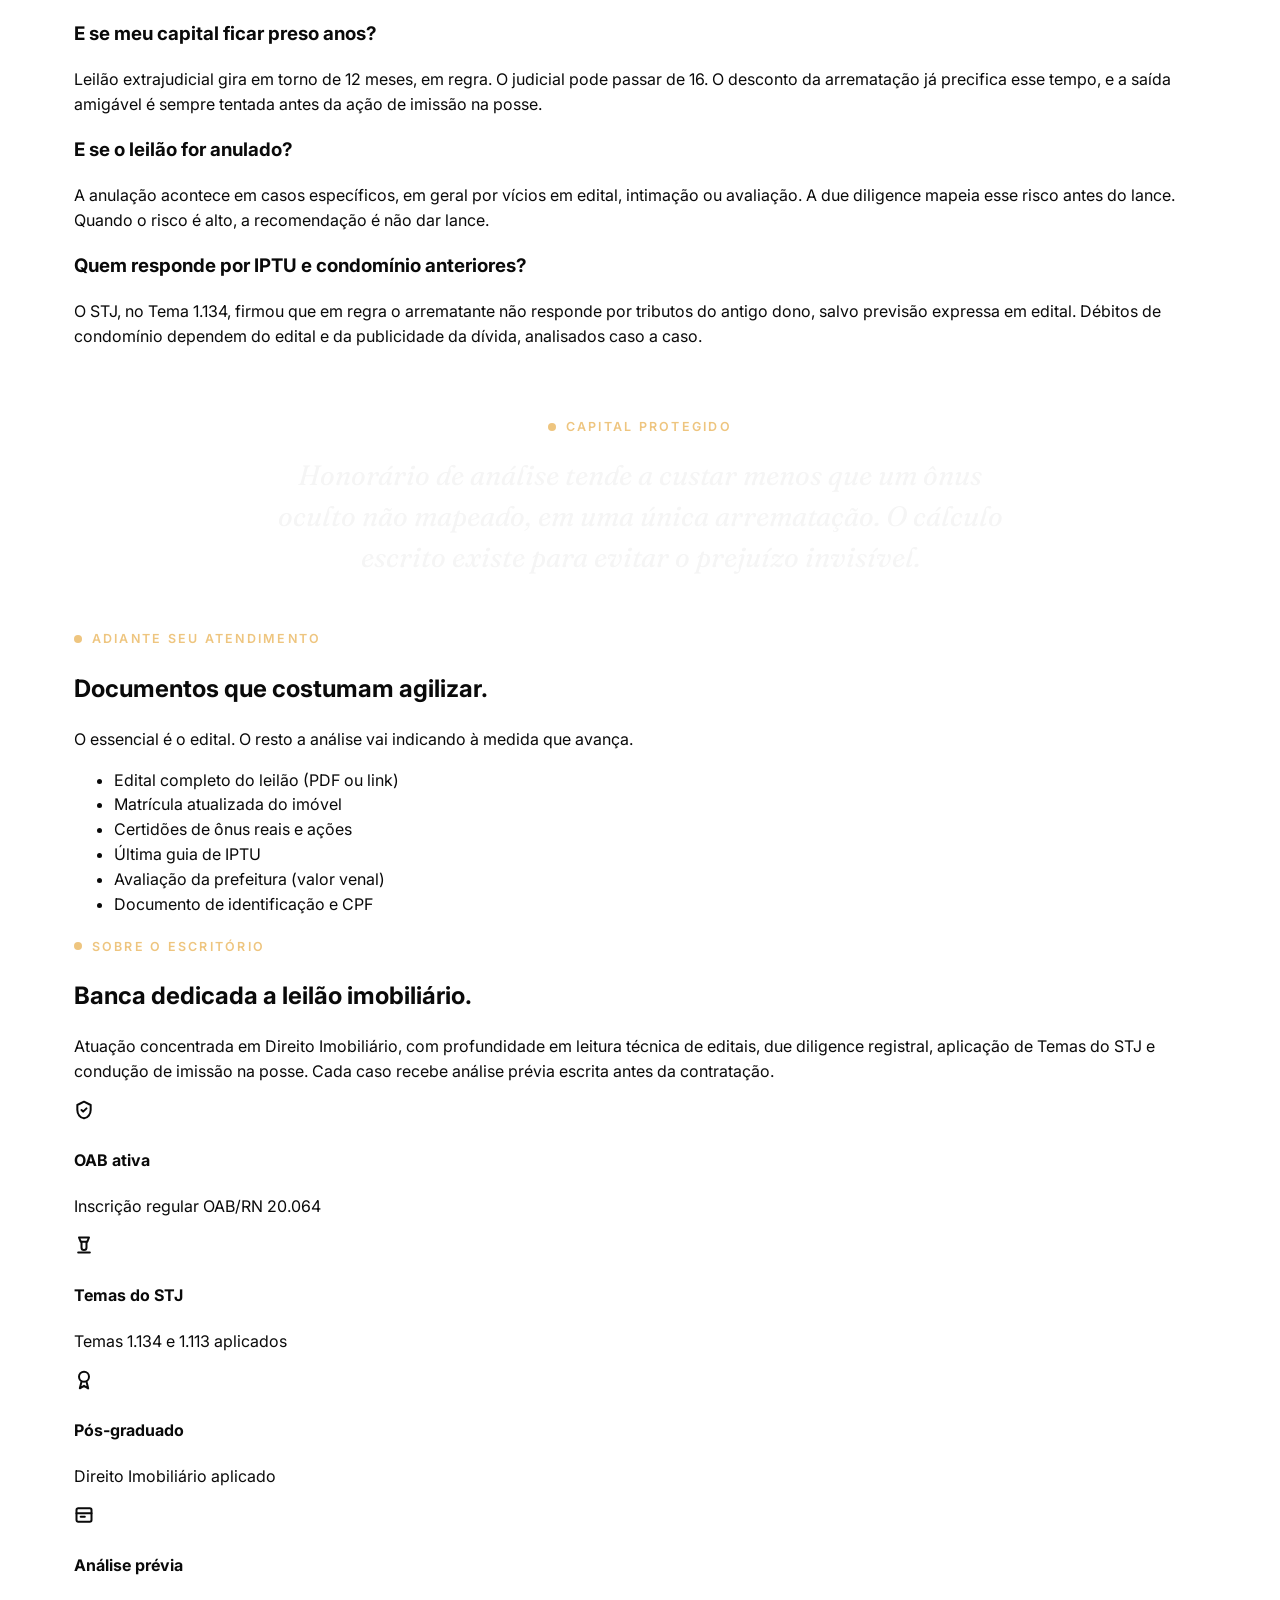
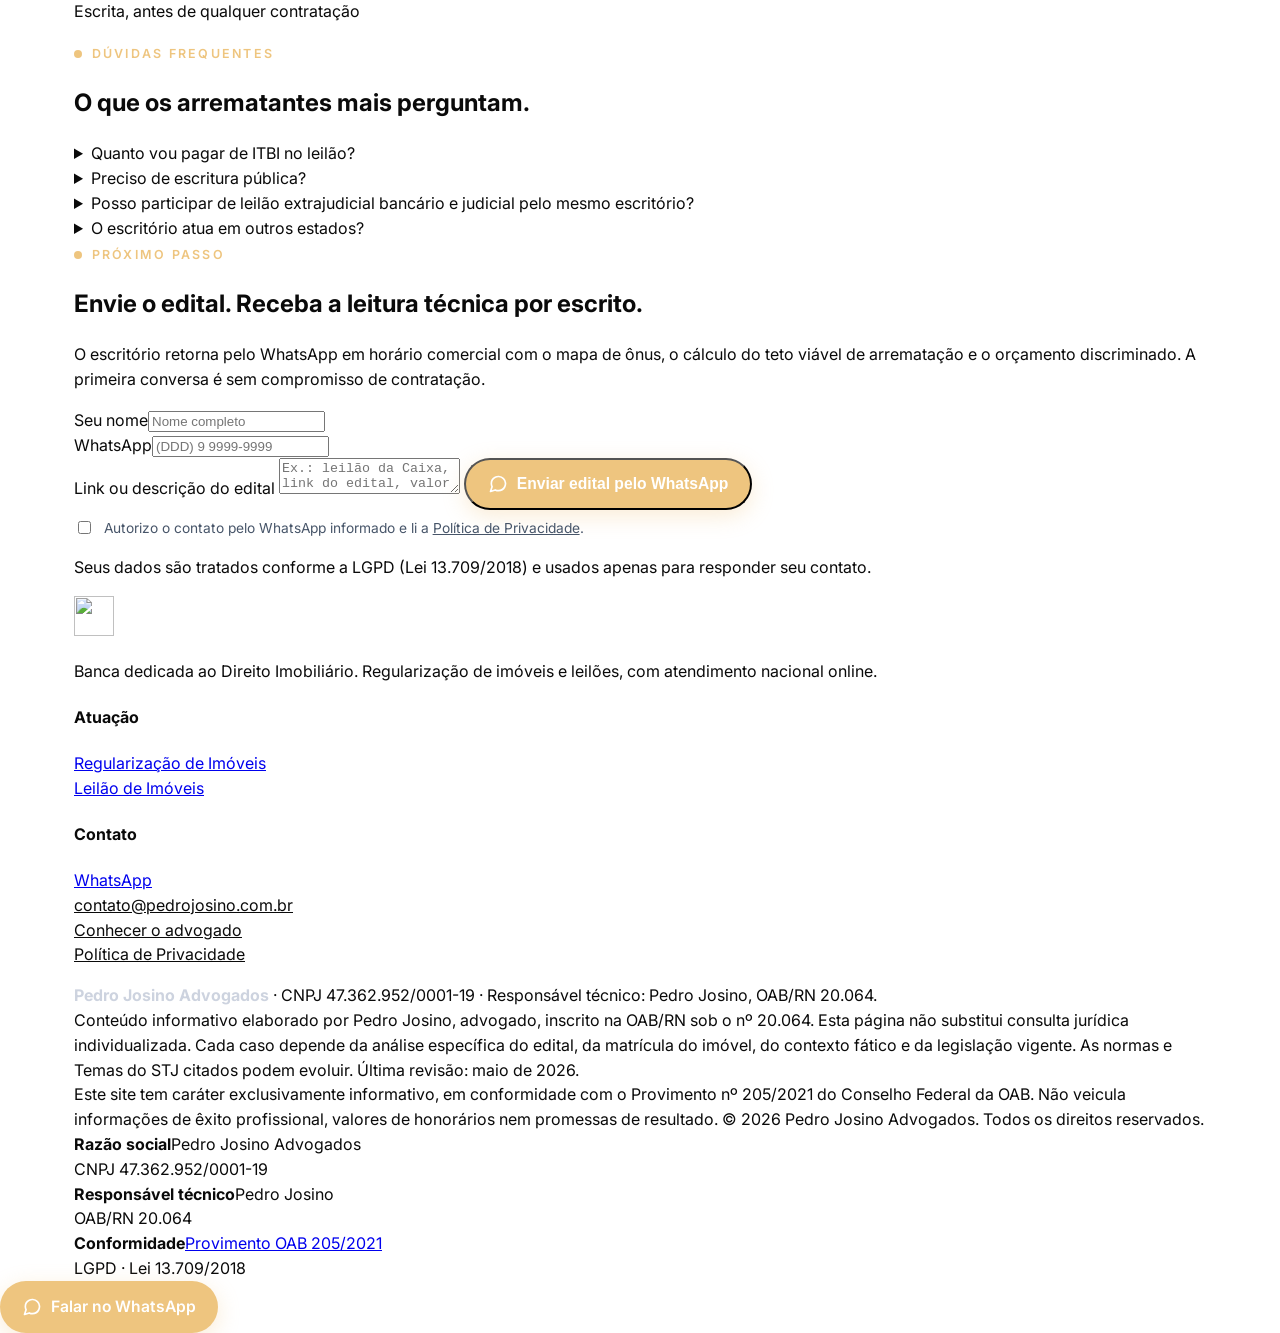
==== commit 9cb58824: "Corrige layout mobile: vácuo do hero e duplicação de CTA WhatsApp - Esconde .header .btn-green em te" ====
--- a/public/leilao-de-imoveis/index.html
+++ b/public/leilao-de-imoveis/index.html
@@ -137,7 +137,7 @@
 <section class="hero">
   <div class="container">
     <div>
-      <span class="eyebrow">Leilão Imobiliário · Due Diligence · Imissão na Posse</span>
+      <span class="eyebrow">Leilão · Due Diligence · Imissão na Posse</span>
       <h1>Comprar bem é só metade do leilão.<em>A outra metade é a chave na mão.</em></h1>
       <p class="lede">Leitura técnica do edital antes do lance, cálculo do teto viável de arrematação e condução da imissão na posse depois. Aplicação dos Temas 1.113 e 1.134 do STJ para proteger o capital investido.</p>
       <div class="hero-ctas">
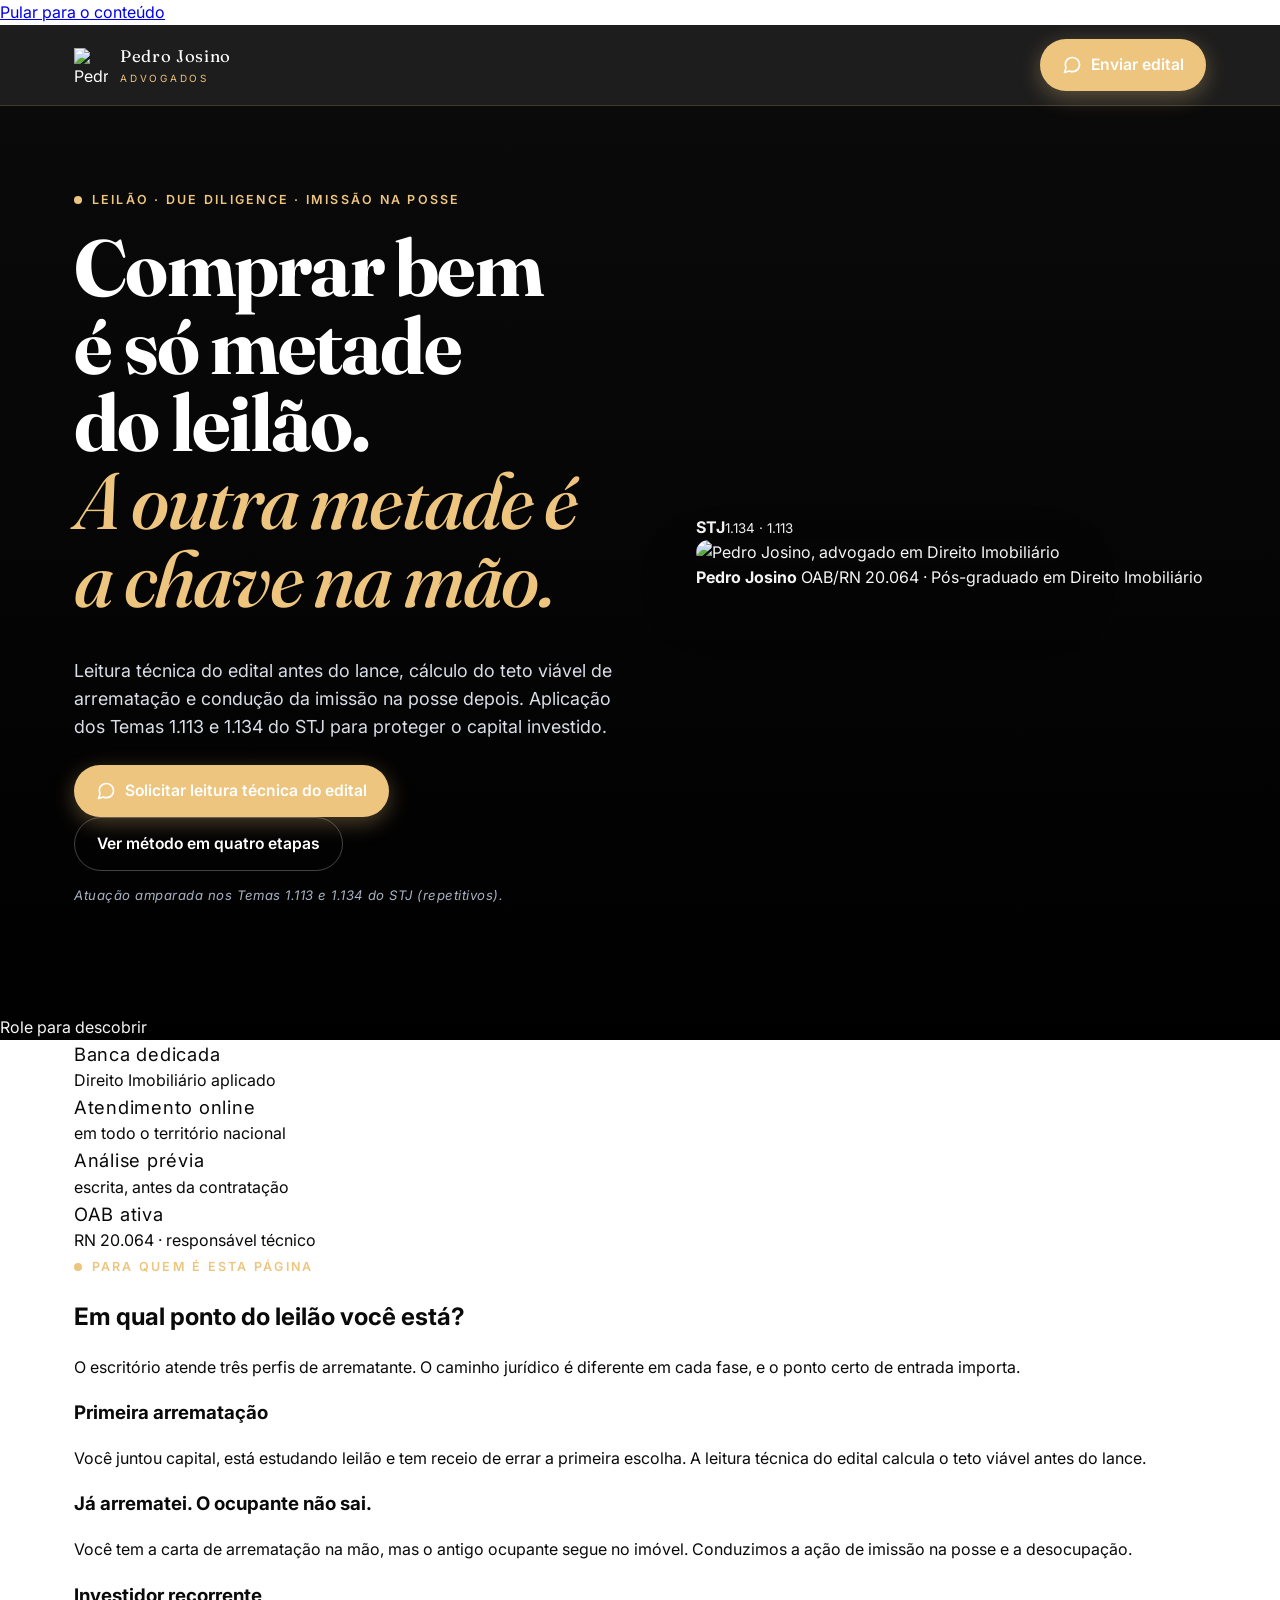
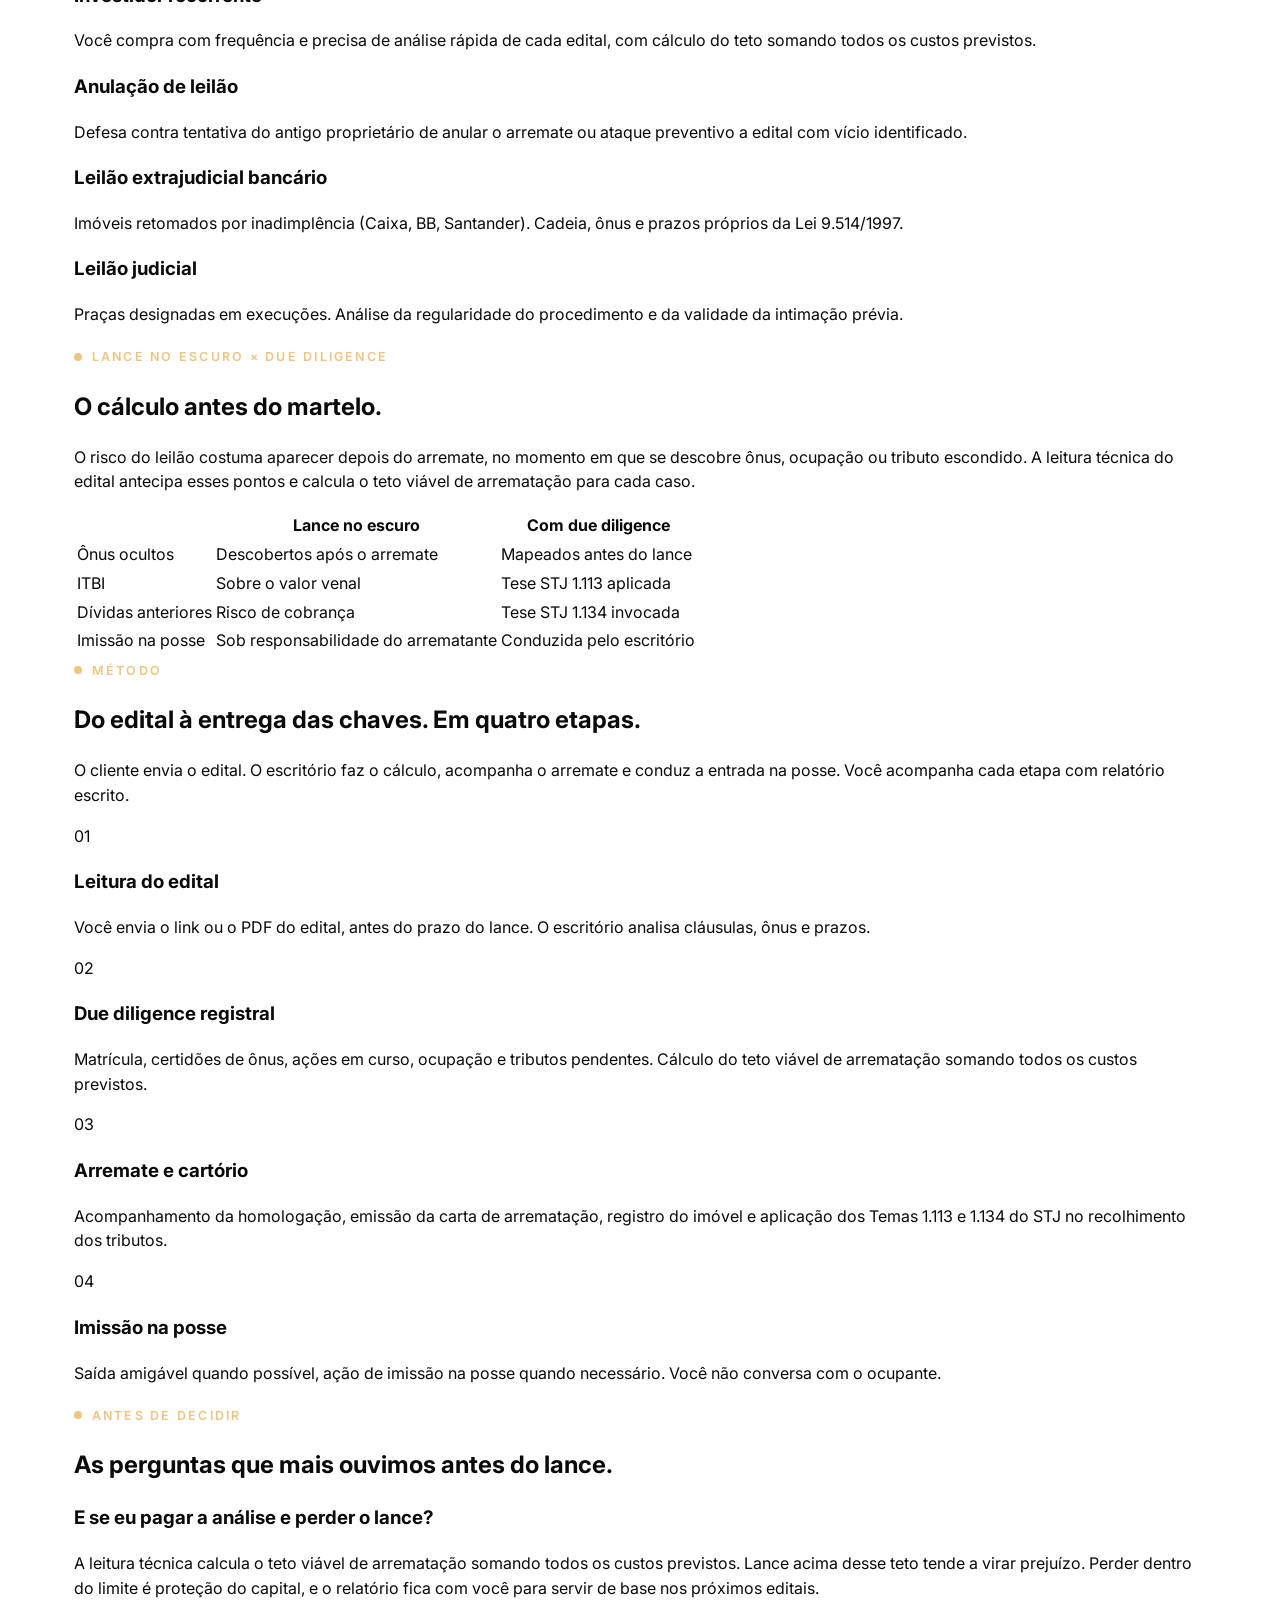
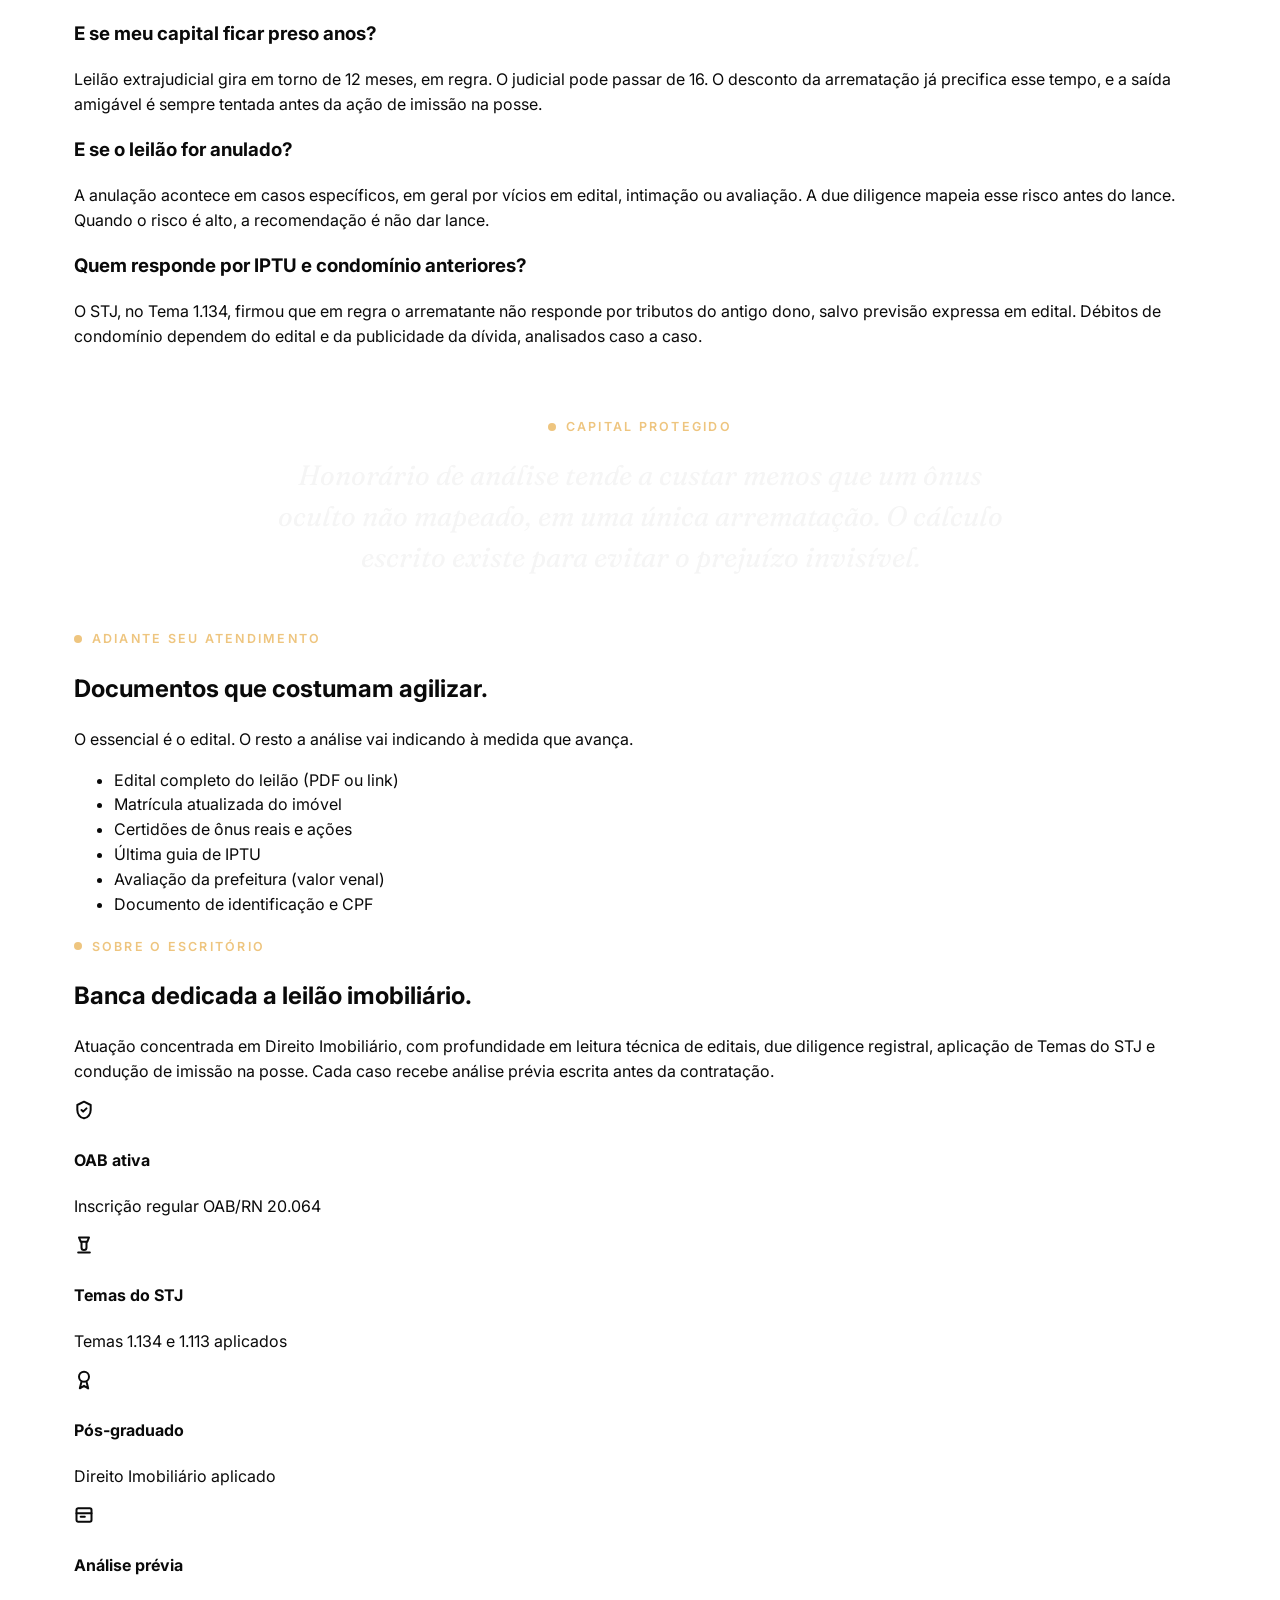
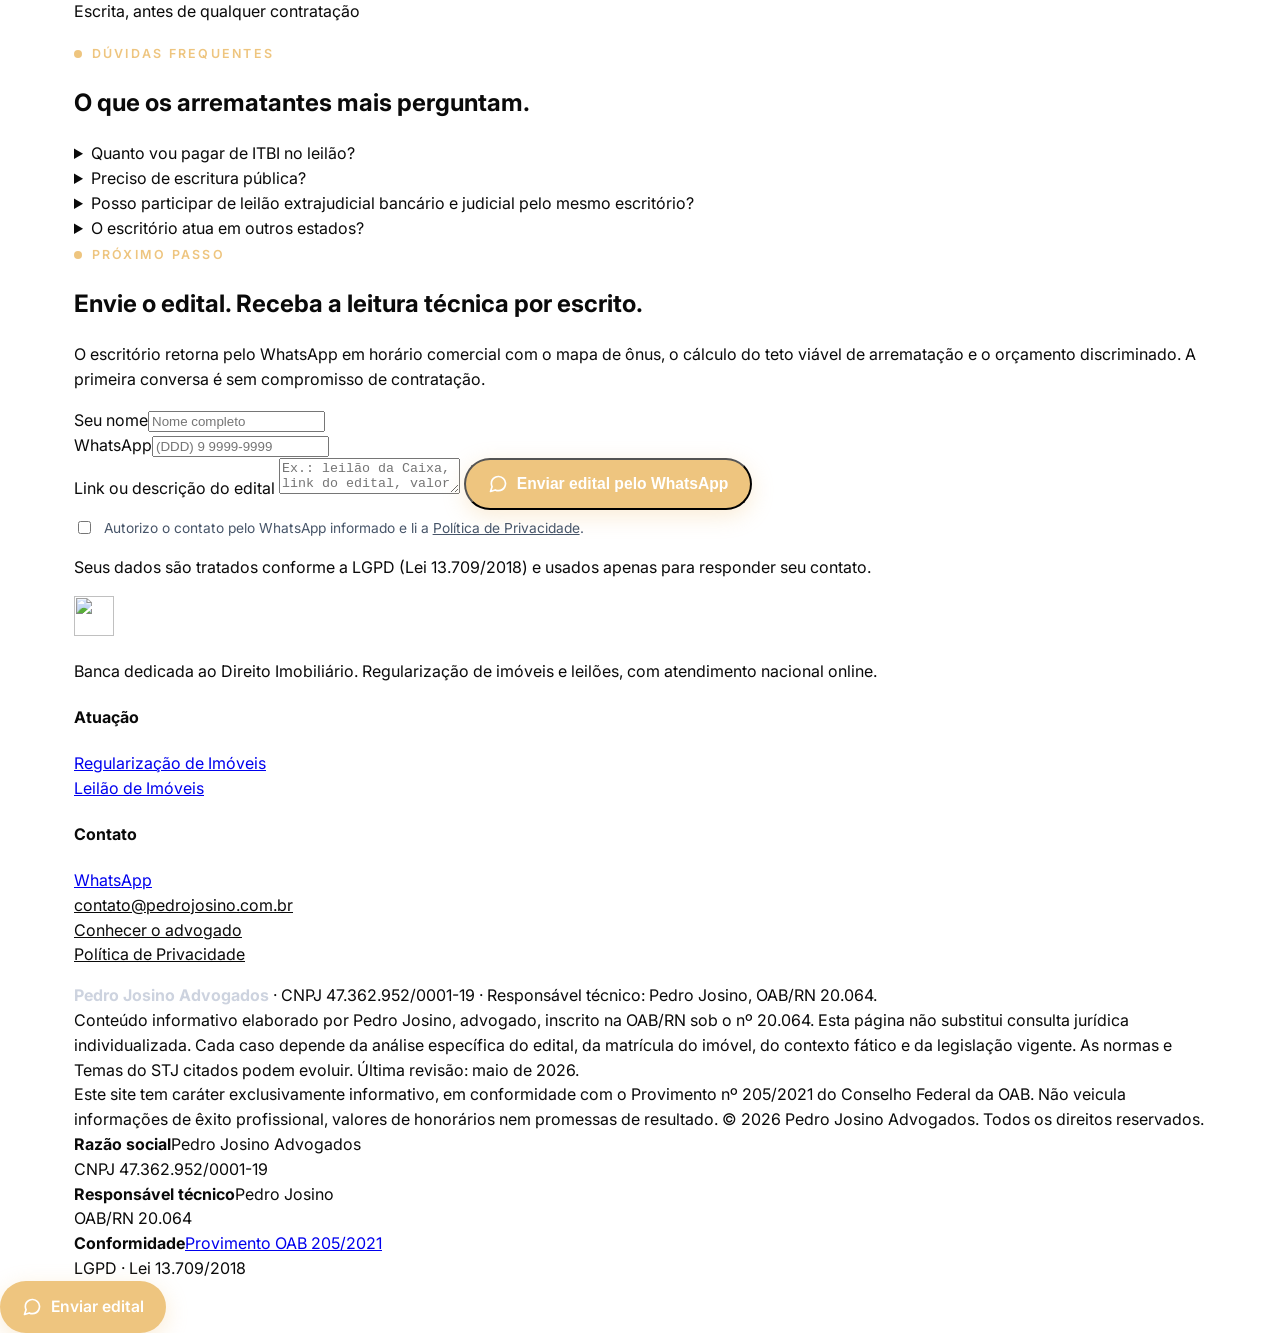
==== commit 807e7da3: "CTAs vão ao formulário em vez de WhatsApp direto (captura de lead) Todos os botões principais (heade" ====
--- a/public/leilao-de-imoveis/index.html
+++ b/public/leilao-de-imoveis/index.html
@@ -126,9 +126,9 @@
       <img src="/assets/logo-pj.png" alt="Pedro Josino Advogados" width="34" height="34" loading="eager" decoding="async">
       <span class="brand-text">Pedro Josino<small>Advogados</small></span>
     </a>
-    <a class="btn btn-green" href="https://wa.me/558499826890?text=Ol%C3%A1%2C%20quero%20arrematar%20com%20seguran%C3%A7a." onclick="click_whatsapp('header')">
+    <a class="btn btn-green" href="#contato" onclick="click_whatsapp('header-cta-form')">
       <svg viewBox="0 0 24 24" width="20" height="20" fill="none" stroke="currentColor" stroke-width="2" stroke-linecap="round" stroke-linejoin="round" aria-hidden="true"><path d="M21 11.5a8.38 8.38 0 0 1-.9 3.8 8.5 8.5 0 0 1-7.6 4.7 8.38 8.38 0 0 1-3.8-.9L3 21l1.9-5.7a8.38 8.38 0 0 1-.9-3.8 8.5 8.5 0 0 1 4.7-7.6 8.38 8.38 0 0 1 3.8-.9h.5a8.48 8.48 0 0 1 8 8v.5z"/></svg>
-      Falar no WhatsApp
+      Enviar edital
     </a>
   </div>
 </header>
@@ -141,7 +141,7 @@
       <h1>Comprar bem é só metade do leilão.<em>A outra metade é a chave na mão.</em></h1>
       <p class="lede">Leitura técnica do edital antes do lance, cálculo do teto viável de arrematação e condução da imissão na posse depois. Aplicação dos Temas 1.113 e 1.134 do STJ para proteger o capital investido.</p>
       <div class="hero-ctas">
-        <a class="btn btn-green btn-lg" href="https://wa.me/558499826890?text=Ol%C3%A1%2C%20quero%20uma%20an%C3%A1lise%20de%20risco%20de%20leil%C3%A3o." onclick="click_whatsapp('hero')">
+        <a class="btn btn-green btn-lg" href="#contato" onclick="click_whatsapp('hero-cta-form')">
           <svg viewBox="0 0 24 24" width="20" height="20" fill="none" stroke="currentColor" stroke-width="2" stroke-linecap="round" stroke-linejoin="round" aria-hidden="true"><path d="M21 11.5a8.38 8.38 0 0 1-.9 3.8 8.5 8.5 0 0 1-7.6 4.7 8.38 8.38 0 0 1-3.8-.9L3 21l1.9-5.7a8.38 8.38 0 0 1-.9-3.8 8.5 8.5 0 0 1 4.7-7.6 8.38 8.38 0 0 1 3.8-.9h.5a8.48 8.48 0 0 1 8 8v.5z"/></svg>
           Solicitar leitura técnica do edital
         </a>
@@ -390,9 +390,9 @@
 </footer>
 
 <div class="sticky-mobile">
-  <a class="btn btn-green" href="https://wa.me/558499826890?text=Ol%C3%A1%2C%20quero%20uma%20an%C3%A1lise%20de%20risco%20de%20leil%C3%A3o." onclick="click_whatsapp('sticky-mobile')">
+  <a class="btn btn-green" href="#contato" onclick="click_whatsapp('sticky-mobile-form')">
     <svg viewBox="0 0 24 24" width="20" height="20" fill="none" stroke="currentColor" stroke-width="2" stroke-linecap="round" stroke-linejoin="round" aria-hidden="true"><path d="M21 11.5a8.38 8.38 0 0 1-.9 3.8 8.5 8.5 0 0 1-7.6 4.7 8.38 8.38 0 0 1-3.8-.9L3 21l1.9-5.7a8.38 8.38 0 0 1-.9-3.8 8.5 8.5 0 0 1 4.7-7.6 8.38 8.38 0 0 1 3.8-.9h.5a8.48 8.48 0 0 1 8 8v.5z"/></svg>
-    Falar no WhatsApp
+    Enviar edital
   </a>
 </div>
 
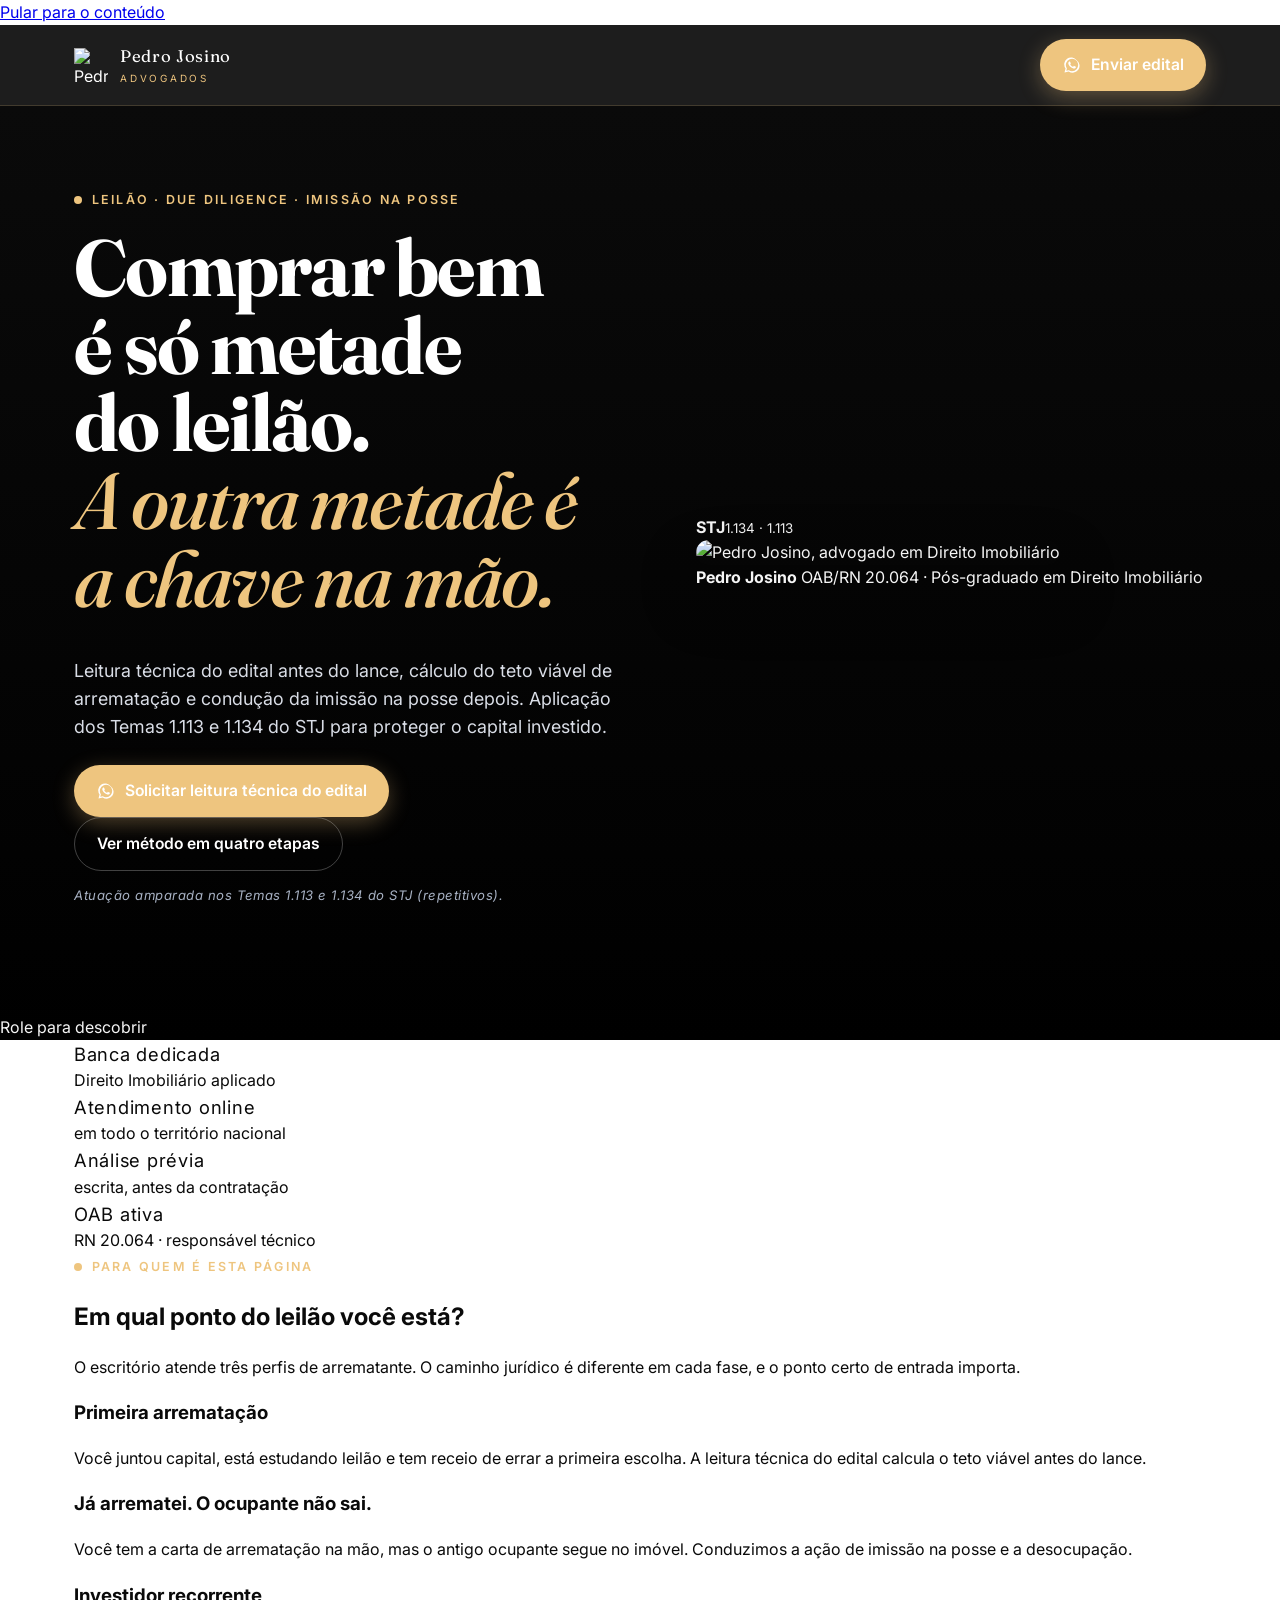
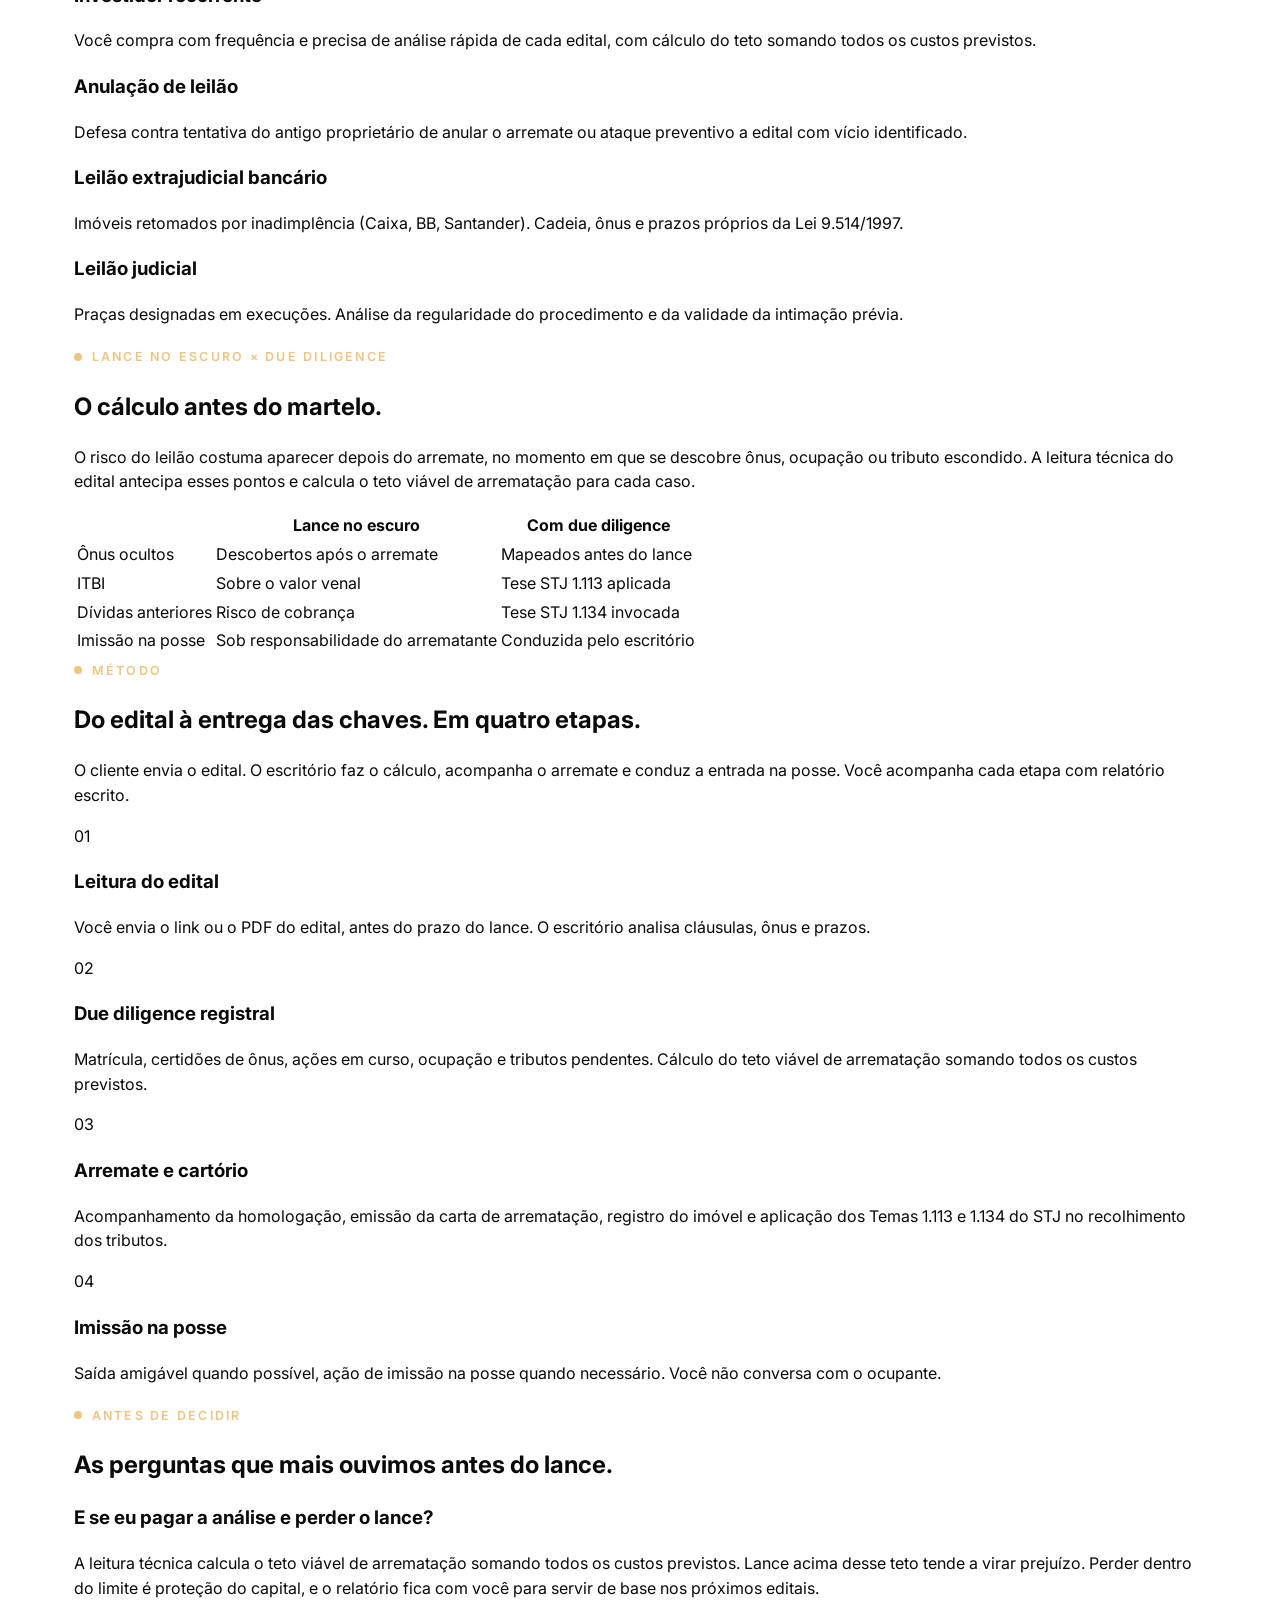
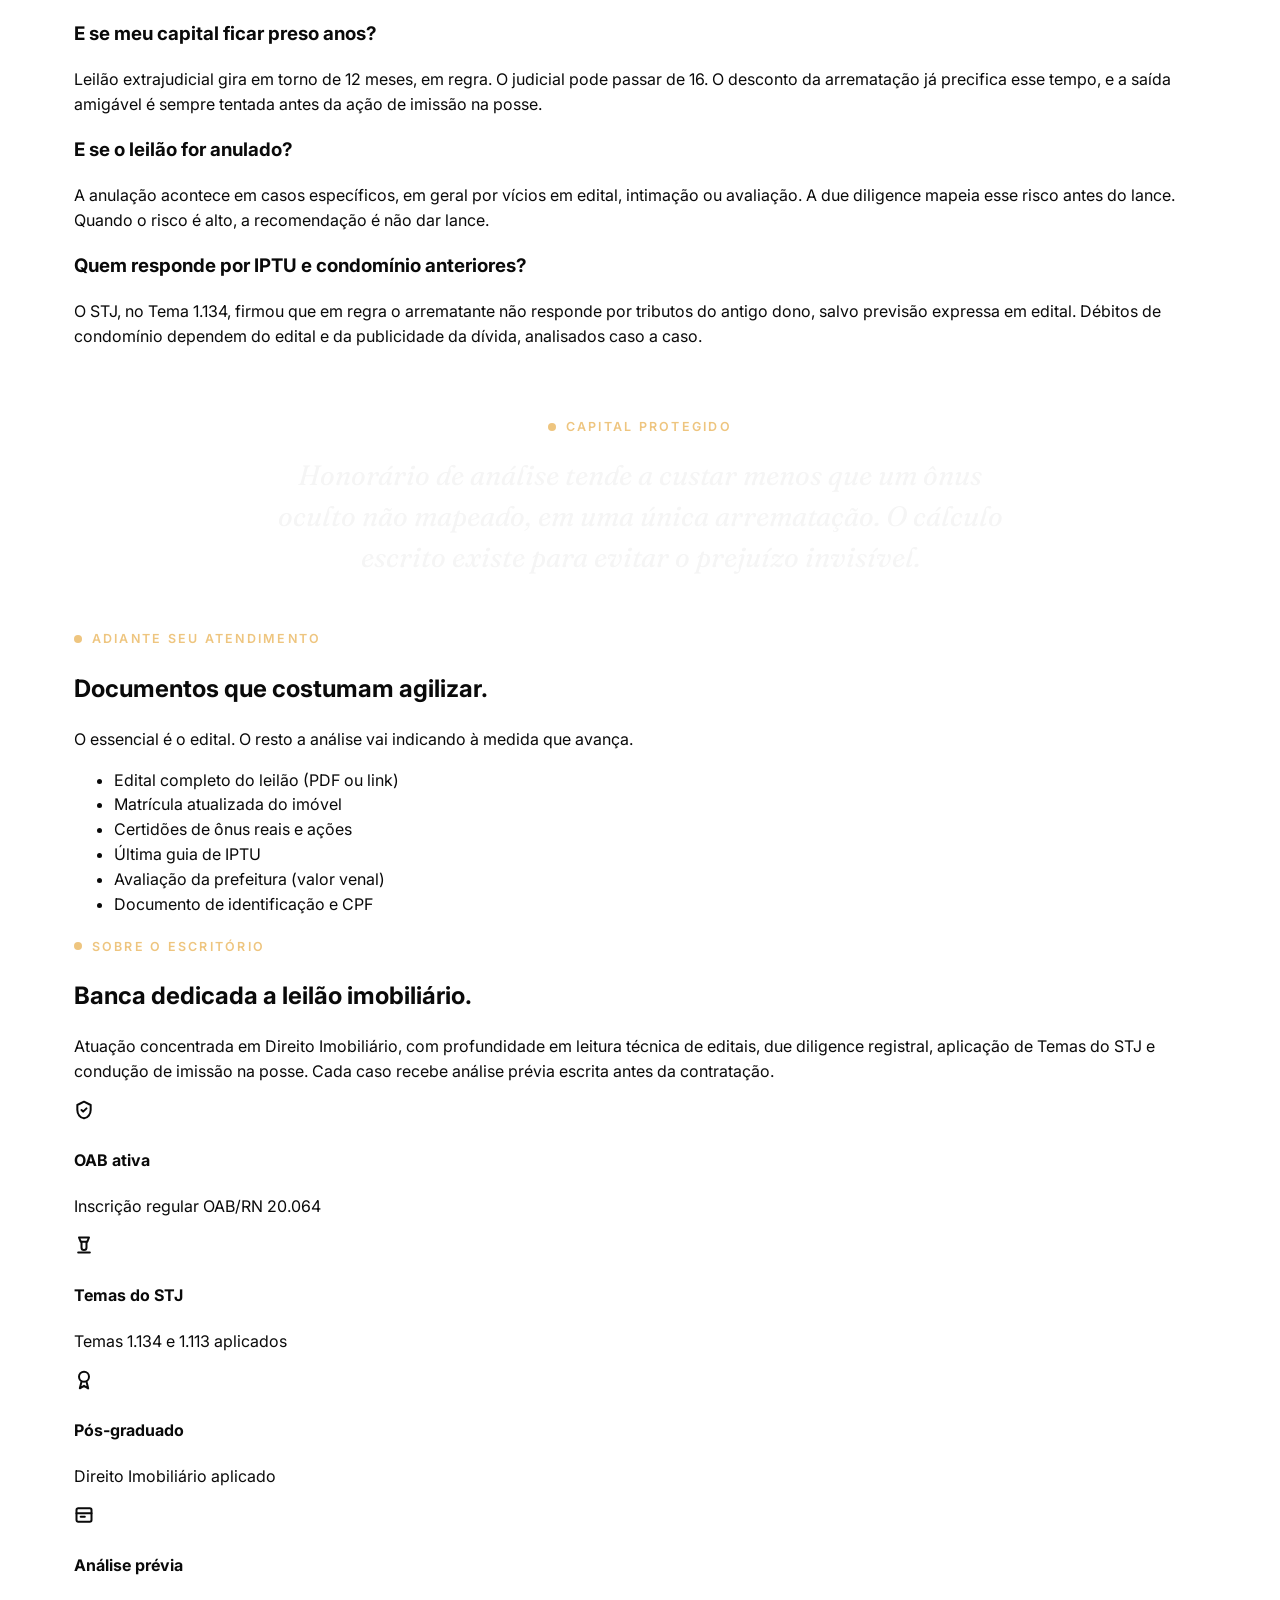
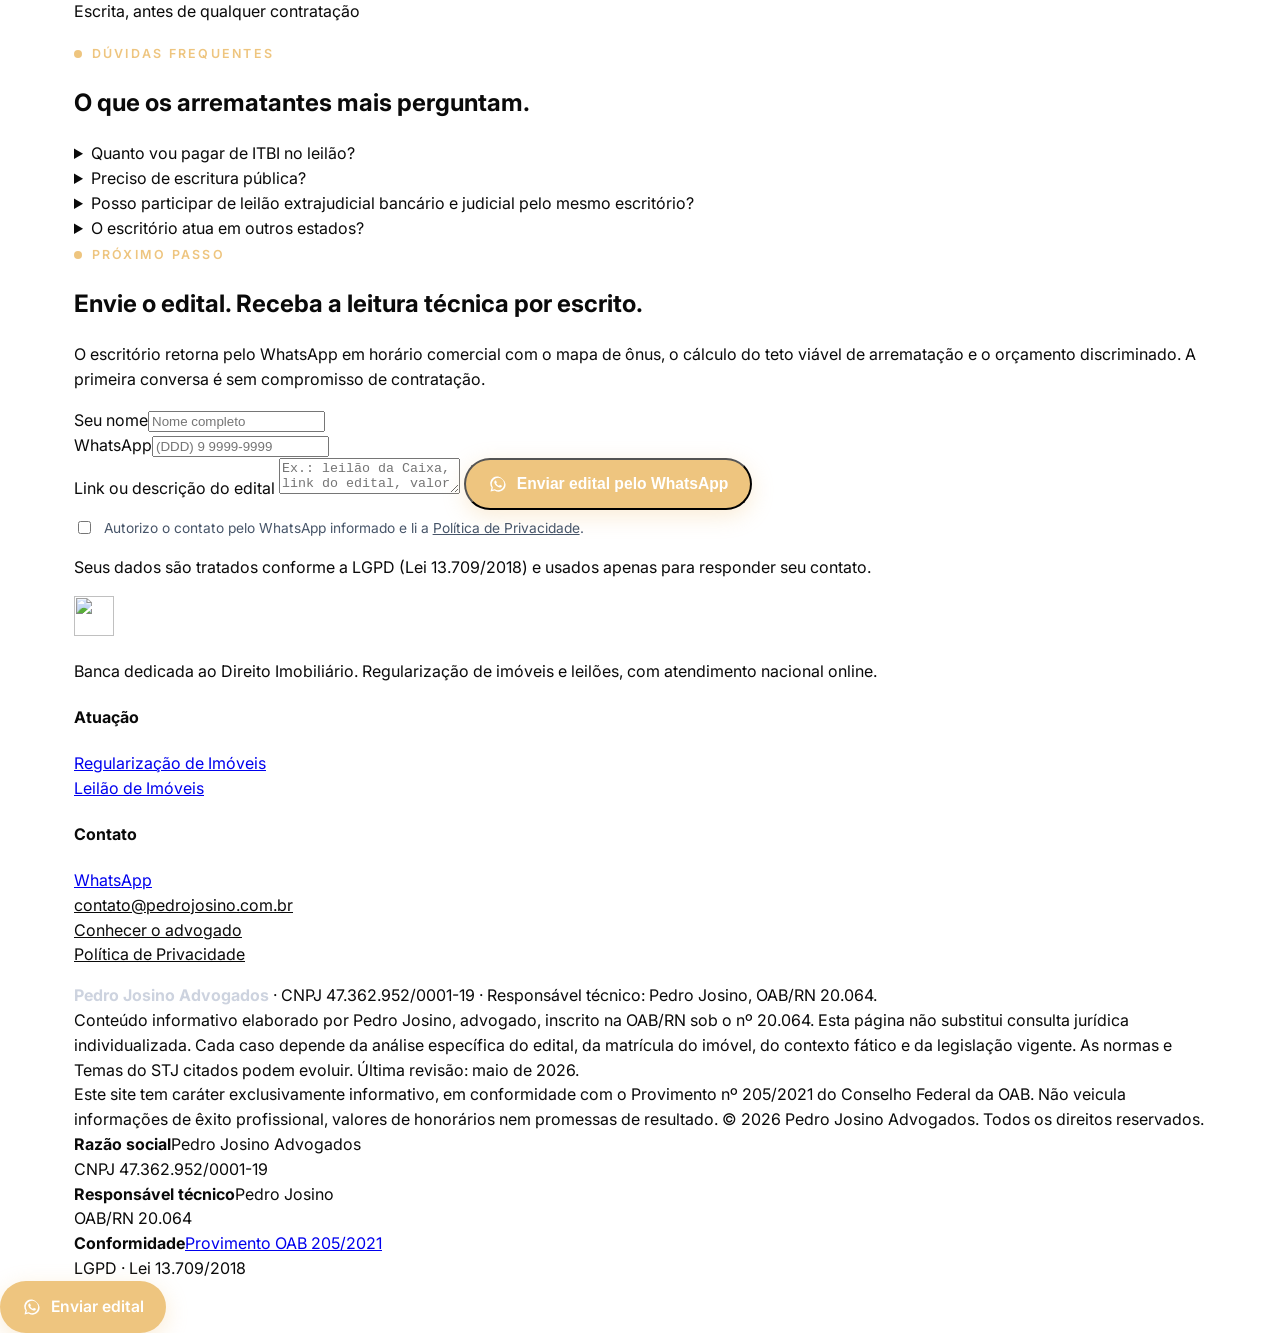
==== commit 587892f9: "Corrige icone WhatsApp e estiliza checkbox LGPD - Substitui SVG do WhatsApp em todos botoes (4 pagin" ====
--- a/public/leilao-de-imoveis/index.html
+++ b/public/leilao-de-imoveis/index.html
@@ -27,10 +27,10 @@
 
 <link rel="preconnect" href="https://fonts.googleapis.com">
 <link rel="preconnect" href="https://fonts.gstatic.com" crossorigin>
-<link rel="preload" as="style" href="https://fonts.googleapis.com/css2?family=Fraunces:opsz,wght@9..144,400;9..144,500;9..144,600;9..144,700&family=Inter:wght@400;500;600;700&display=swap" onload="this.rel='stylesheet'">
+<link rel="stylesheet" href="https://fonts.googleapis.com/css2?family=Fraunces:opsz,wght@9..144,400;9..144,500;9..144,600;9..144,700&family=Inter:wght@400;500;600;700&display=swap">
 <noscript><link rel="stylesheet" href="https://fonts.googleapis.com/css2?family=Fraunces:opsz,wght@9..144,400;9..144,500;9..144,600;9..144,700&family=Inter:wght@400;500;600;700&display=swap"></noscript>
 
-<link rel="preload" href="/styles.css" as="style" onload="this.rel='stylesheet'">
+<link rel="stylesheet" href="/styles.css">
 <noscript><link rel="stylesheet" href="/styles.css"></noscript>
 
 <script>
@@ -127,7 +127,7 @@
       <span class="brand-text">Pedro Josino<small>Advogados</small></span>
     </a>
     <a class="btn btn-green" href="#contato" onclick="click_whatsapp('header-cta-form')">
-      <svg viewBox="0 0 24 24" width="20" height="20" fill="none" stroke="currentColor" stroke-width="2" stroke-linecap="round" stroke-linejoin="round" aria-hidden="true"><path d="M21 11.5a8.38 8.38 0 0 1-.9 3.8 8.5 8.5 0 0 1-7.6 4.7 8.38 8.38 0 0 1-3.8-.9L3 21l1.9-5.7a8.38 8.38 0 0 1-.9-3.8 8.5 8.5 0 0 1 4.7-7.6 8.38 8.38 0 0 1 3.8-.9h.5a8.48 8.48 0 0 1 8 8v.5z"/></svg>
+      <svg viewBox="0 0 24 24" width="20" height="20" fill="currentColor" aria-hidden="true"><path d="M17.6 6.32A8 8 0 0 0 4.27 16.05L3 21l5.05-1.27a8 8 0 0 0 9.55-13.41ZM12 19.36a7.4 7.4 0 0 1-3.78-1.03l-.27-.16-2.79.7.74-2.72-.18-.28a7.4 7.4 0 1 1 6.28 3.49Zm4.06-5.55c-.22-.11-1.31-.65-1.51-.73-.2-.07-.35-.11-.5.11-.15.22-.57.73-.7.88-.13.15-.26.16-.48.05-.22-.11-.92-.34-1.75-1.08-.65-.58-1.08-1.29-1.21-1.5-.13-.22-.01-.34.1-.45.1-.1.22-.26.33-.39.11-.13.15-.22.22-.36.07-.15.04-.27-.02-.39-.06-.11-.5-1.2-.69-1.65-.18-.43-.36-.37-.5-.38h-.42c-.15 0-.39.06-.59.27-.2.22-.78.76-.78 1.85 0 1.09.8 2.14.91 2.29.11.15 1.57 2.4 3.81 3.36.53.23.95.37 1.27.47.53.17 1.02.14 1.4.09.43-.06 1.31-.54 1.5-1.06.18-.52.18-.97.13-1.06-.05-.09-.2-.15-.42-.26Z"/></svg>
       Enviar edital
     </a>
   </div>
@@ -142,7 +142,7 @@
       <p class="lede">Leitura técnica do edital antes do lance, cálculo do teto viável de arrematação e condução da imissão na posse depois. Aplicação dos Temas 1.113 e 1.134 do STJ para proteger o capital investido.</p>
       <div class="hero-ctas">
         <a class="btn btn-green btn-lg" href="#contato" onclick="click_whatsapp('hero-cta-form')">
-          <svg viewBox="0 0 24 24" width="20" height="20" fill="none" stroke="currentColor" stroke-width="2" stroke-linecap="round" stroke-linejoin="round" aria-hidden="true"><path d="M21 11.5a8.38 8.38 0 0 1-.9 3.8 8.5 8.5 0 0 1-7.6 4.7 8.38 8.38 0 0 1-3.8-.9L3 21l1.9-5.7a8.38 8.38 0 0 1-.9-3.8 8.5 8.5 0 0 1 4.7-7.6 8.38 8.38 0 0 1 3.8-.9h.5a8.48 8.48 0 0 1 8 8v.5z"/></svg>
+          <svg viewBox="0 0 24 24" width="20" height="20" fill="currentColor" aria-hidden="true"><path d="M17.6 6.32A8 8 0 0 0 4.27 16.05L3 21l5.05-1.27a8 8 0 0 0 9.55-13.41ZM12 19.36a7.4 7.4 0 0 1-3.78-1.03l-.27-.16-2.79.7.74-2.72-.18-.28a7.4 7.4 0 1 1 6.28 3.49Zm4.06-5.55c-.22-.11-1.31-.65-1.51-.73-.2-.07-.35-.11-.5.11-.15.22-.57.73-.7.88-.13.15-.26.16-.48.05-.22-.11-.92-.34-1.75-1.08-.65-.58-1.08-1.29-1.21-1.5-.13-.22-.01-.34.1-.45.1-.1.22-.26.33-.39.11-.13.15-.22.22-.36.07-.15.04-.27-.02-.39-.06-.11-.5-1.2-.69-1.65-.18-.43-.36-.37-.5-.38h-.42c-.15 0-.39.06-.59.27-.2.22-.78.76-.78 1.85 0 1.09.8 2.14.91 2.29.11.15 1.57 2.4 3.81 3.36.53.23.95.37 1.27.47.53.17 1.02.14 1.4.09.43-.06 1.31-.54 1.5-1.06.18-.52.18-.97.13-1.06-.05-.09-.2-.15-.42-.26Z"/></svg>
           Solicitar leitura técnica do edital
         </a>
         <a class="btn btn-ghost btn-lg" href="#metodo">Ver método em quatro etapas</a>
@@ -349,7 +349,7 @@
       <label for="f-edital">Link ou descrição do edital</label>
       <textarea id="f-edital" placeholder="Ex.: leilão da Caixa, link do edital, valor do imóvel, cidade..."></textarea>
       <button class="btn btn-green btn-lg submit" type="submit">
-        <svg viewBox="0 0 24 24" width="20" height="20" fill="none" stroke="currentColor" stroke-width="2" stroke-linecap="round" stroke-linejoin="round" aria-hidden="true"><path d="M21 11.5a8.38 8.38 0 0 1-.9 3.8 8.5 8.5 0 0 1-7.6 4.7 8.38 8.38 0 0 1-3.8-.9L3 21l1.9-5.7a8.38 8.38 0 0 1-.9-3.8 8.5 8.5 0 0 1 4.7-7.6 8.38 8.38 0 0 1 3.8-.9h.5a8.48 8.48 0 0 1 8 8v.5z"/></svg>
+        <svg viewBox="0 0 24 24" width="20" height="20" fill="currentColor" aria-hidden="true"><path d="M17.6 6.32A8 8 0 0 0 4.27 16.05L3 21l5.05-1.27a8 8 0 0 0 9.55-13.41ZM12 19.36a7.4 7.4 0 0 1-3.78-1.03l-.27-.16-2.79.7.74-2.72-.18-.28a7.4 7.4 0 1 1 6.28 3.49Zm4.06-5.55c-.22-.11-1.31-.65-1.51-.73-.2-.07-.35-.11-.5.11-.15.22-.57.73-.7.88-.13.15-.26.16-.48.05-.22-.11-.92-.34-1.75-1.08-.65-.58-1.08-1.29-1.21-1.5-.13-.22-.01-.34.1-.45.1-.1.22-.26.33-.39.11-.13.15-.22.22-.36.07-.15.04-.27-.02-.39-.06-.11-.5-1.2-.69-1.65-.18-.43-.36-.37-.5-.38h-.42c-.15 0-.39.06-.59.27-.2.22-.78.76-.78 1.85 0 1.09.8 2.14.91 2.29.11.15 1.57 2.4 3.81 3.36.53.23.95.37 1.27.47.53.17 1.02.14 1.4.09.43-.06 1.31-.54 1.5-1.06.18-.52.18-.97.13-1.06-.05-.09-.2-.15-.42-.26Z"/></svg>
         Enviar edital pelo WhatsApp
       </button>
       <label class="opt-in" style="display:flex;gap:.6rem;align-items:flex-start;font-size:.86rem;color:#475569;margin-top:8px"><input type="checkbox" id="f-optin" required style="margin-top:3px"> <span>Autorizo o contato pelo WhatsApp informado e li a <a href="/politica-de-privacidade" style="color:inherit;text-decoration:underline">Política de Privacidade</a>.</span></label>
@@ -391,7 +391,7 @@
 
 <div class="sticky-mobile">
   <a class="btn btn-green" href="#contato" onclick="click_whatsapp('sticky-mobile-form')">
-    <svg viewBox="0 0 24 24" width="20" height="20" fill="none" stroke="currentColor" stroke-width="2" stroke-linecap="round" stroke-linejoin="round" aria-hidden="true"><path d="M21 11.5a8.38 8.38 0 0 1-.9 3.8 8.5 8.5 0 0 1-7.6 4.7 8.38 8.38 0 0 1-3.8-.9L3 21l1.9-5.7a8.38 8.38 0 0 1-.9-3.8 8.5 8.5 0 0 1 4.7-7.6 8.38 8.38 0 0 1 3.8-.9h.5a8.48 8.48 0 0 1 8 8v.5z"/></svg>
+    <svg viewBox="0 0 24 24" width="20" height="20" fill="currentColor" aria-hidden="true"><path d="M17.6 6.32A8 8 0 0 0 4.27 16.05L3 21l5.05-1.27a8 8 0 0 0 9.55-13.41ZM12 19.36a7.4 7.4 0 0 1-3.78-1.03l-.27-.16-2.79.7.74-2.72-.18-.28a7.4 7.4 0 1 1 6.28 3.49Zm4.06-5.55c-.22-.11-1.31-.65-1.51-.73-.2-.07-.35-.11-.5.11-.15.22-.57.73-.7.88-.13.15-.26.16-.48.05-.22-.11-.92-.34-1.75-1.08-.65-.58-1.08-1.29-1.21-1.5-.13-.22-.01-.34.1-.45.1-.1.22-.26.33-.39.11-.13.15-.22.22-.36.07-.15.04-.27-.02-.39-.06-.11-.5-1.2-.69-1.65-.18-.43-.36-.37-.5-.38h-.42c-.15 0-.39.06-.59.27-.2.22-.78.76-.78 1.85 0 1.09.8 2.14.91 2.29.11.15 1.57 2.4 3.81 3.36.53.23.95.37 1.27.47.53.17 1.02.14 1.4.09.43-.06 1.31-.54 1.5-1.06.18-.52.18-.97.13-1.06-.05-.09-.2-.15-.42-.26Z"/></svg>
     Enviar edital
   </a>
 </div>
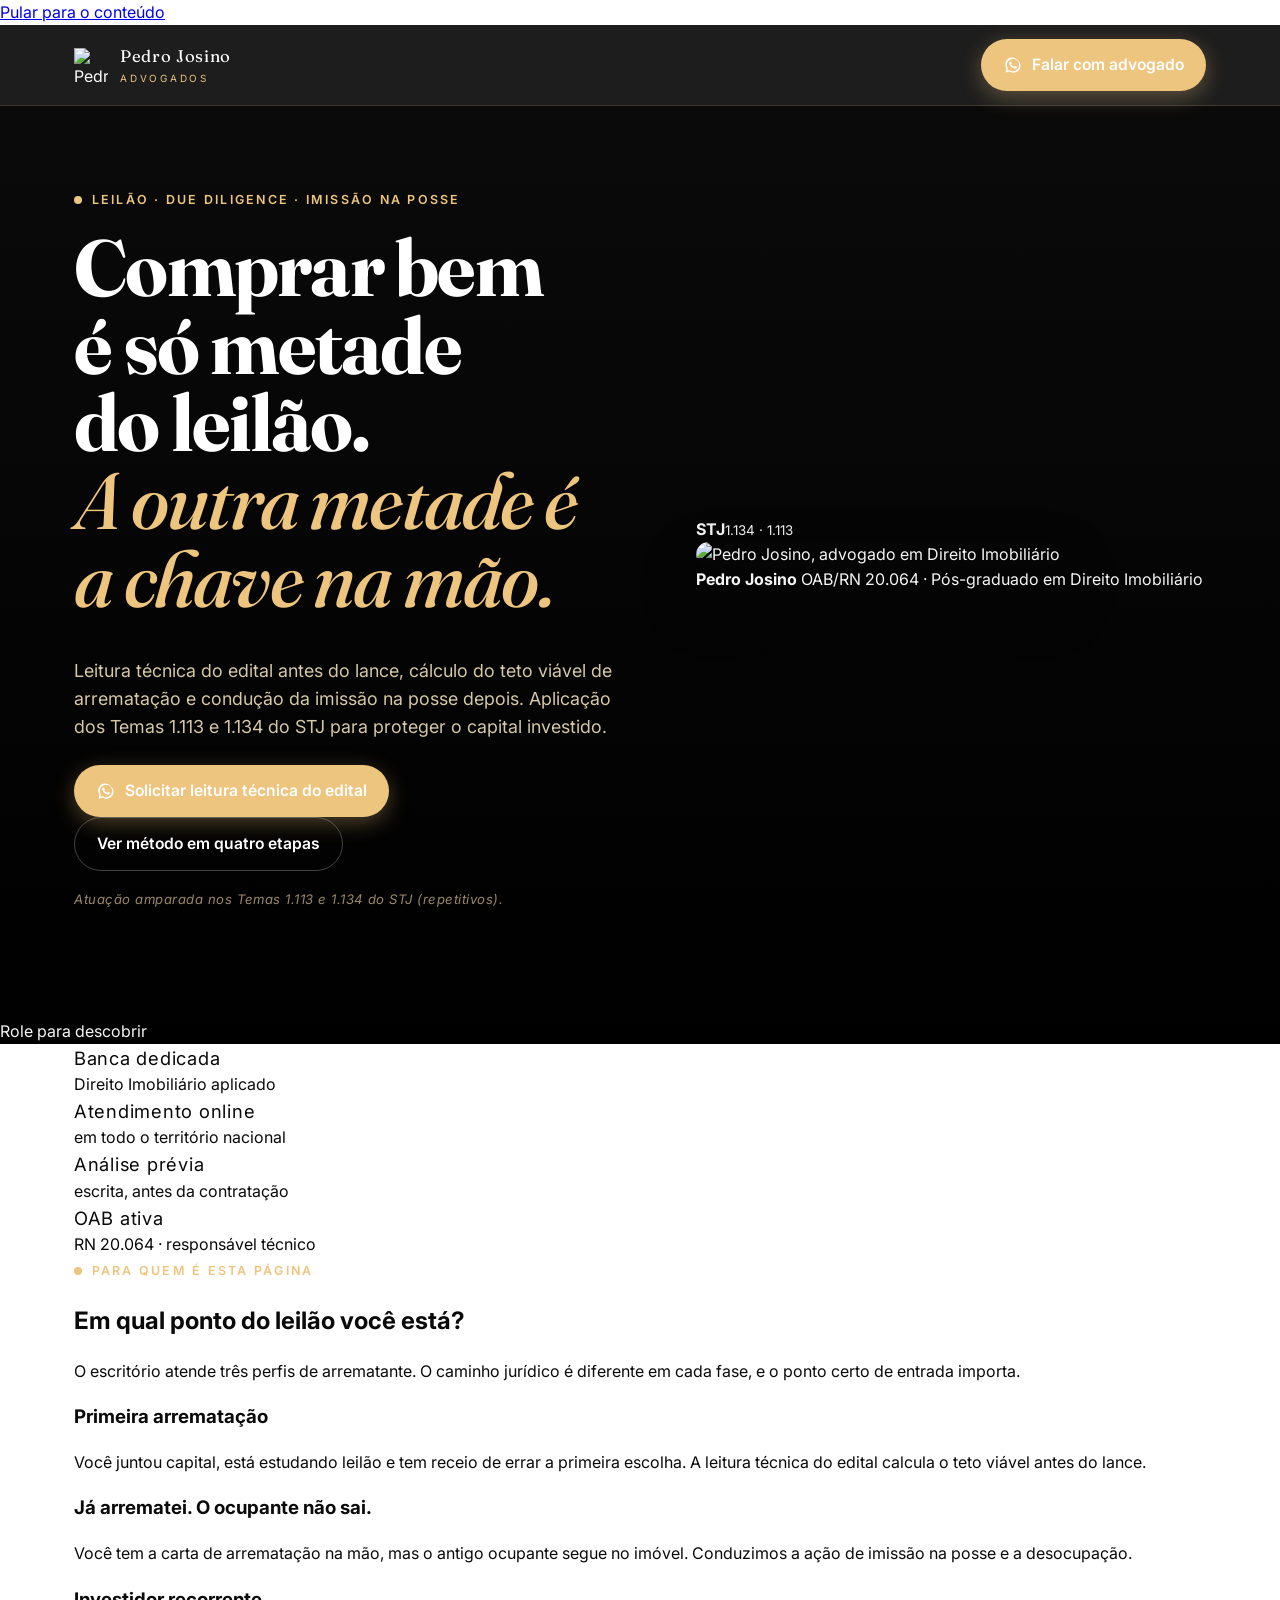
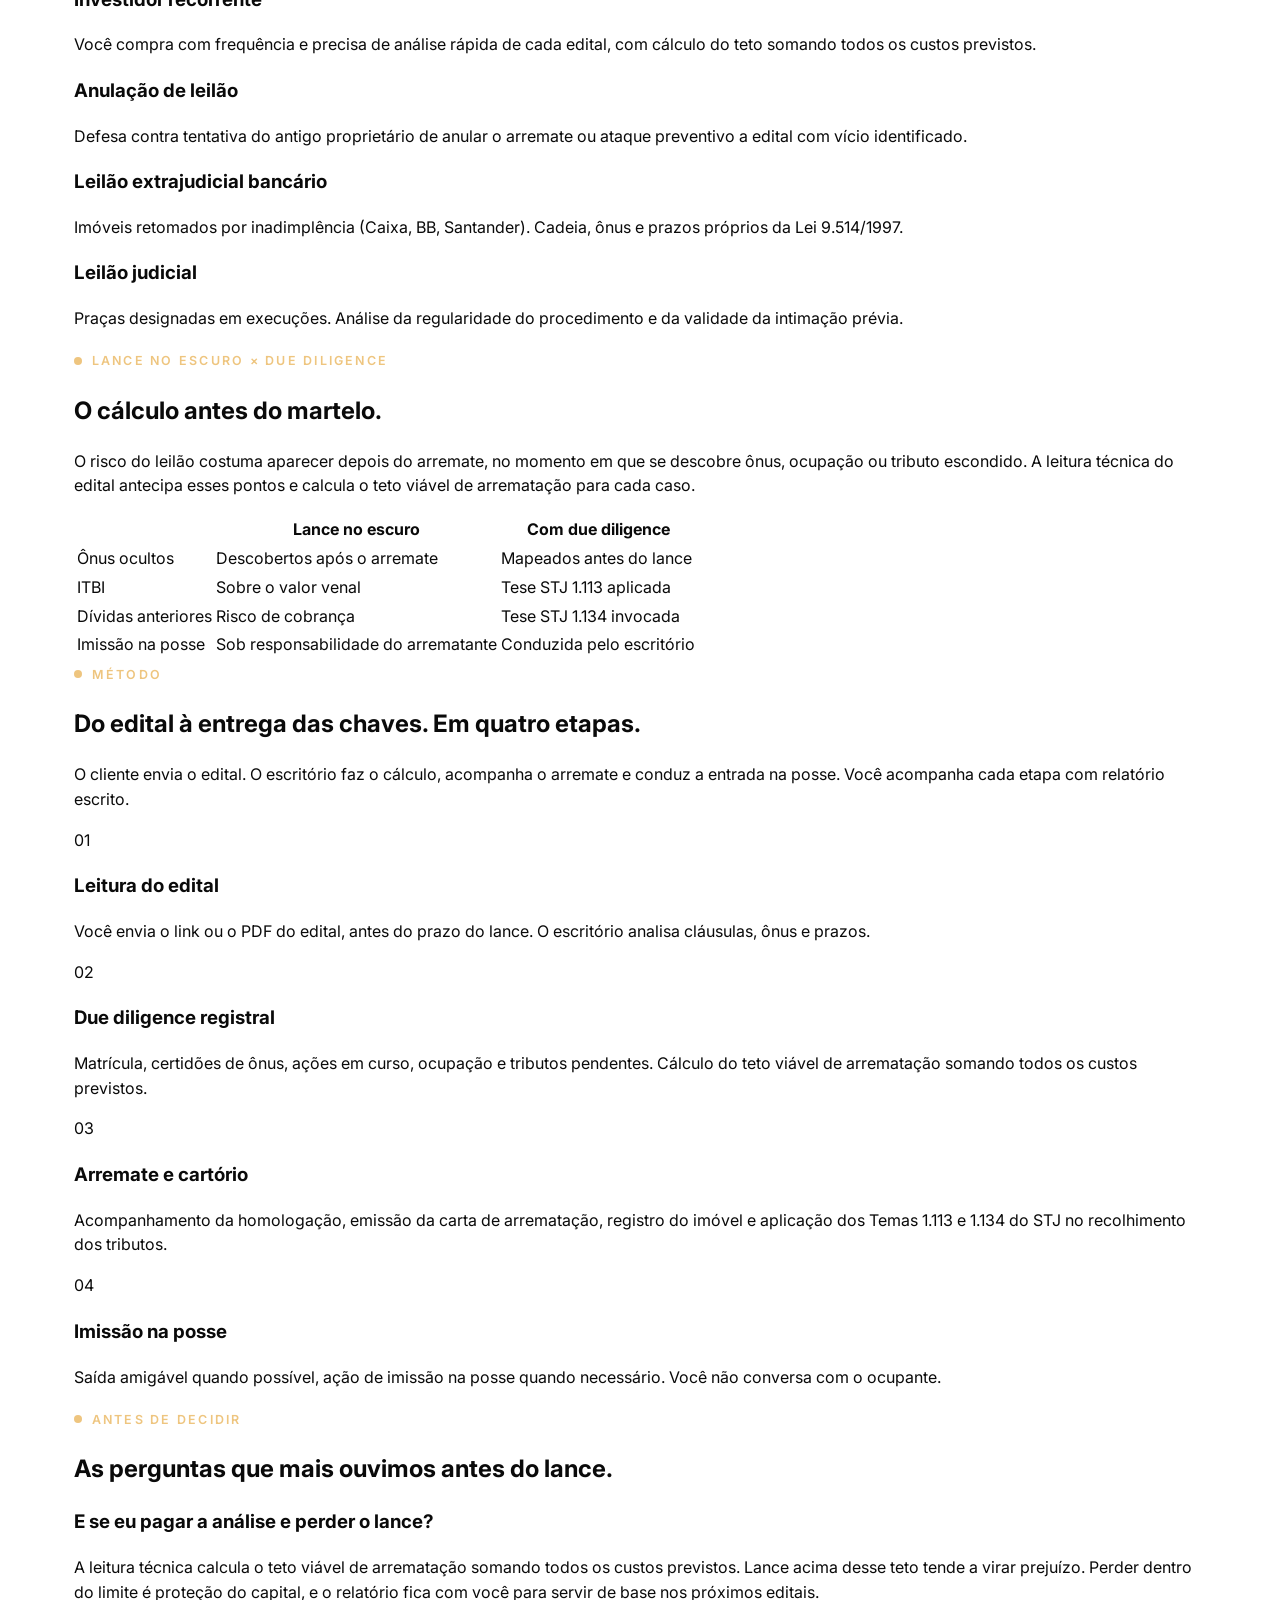
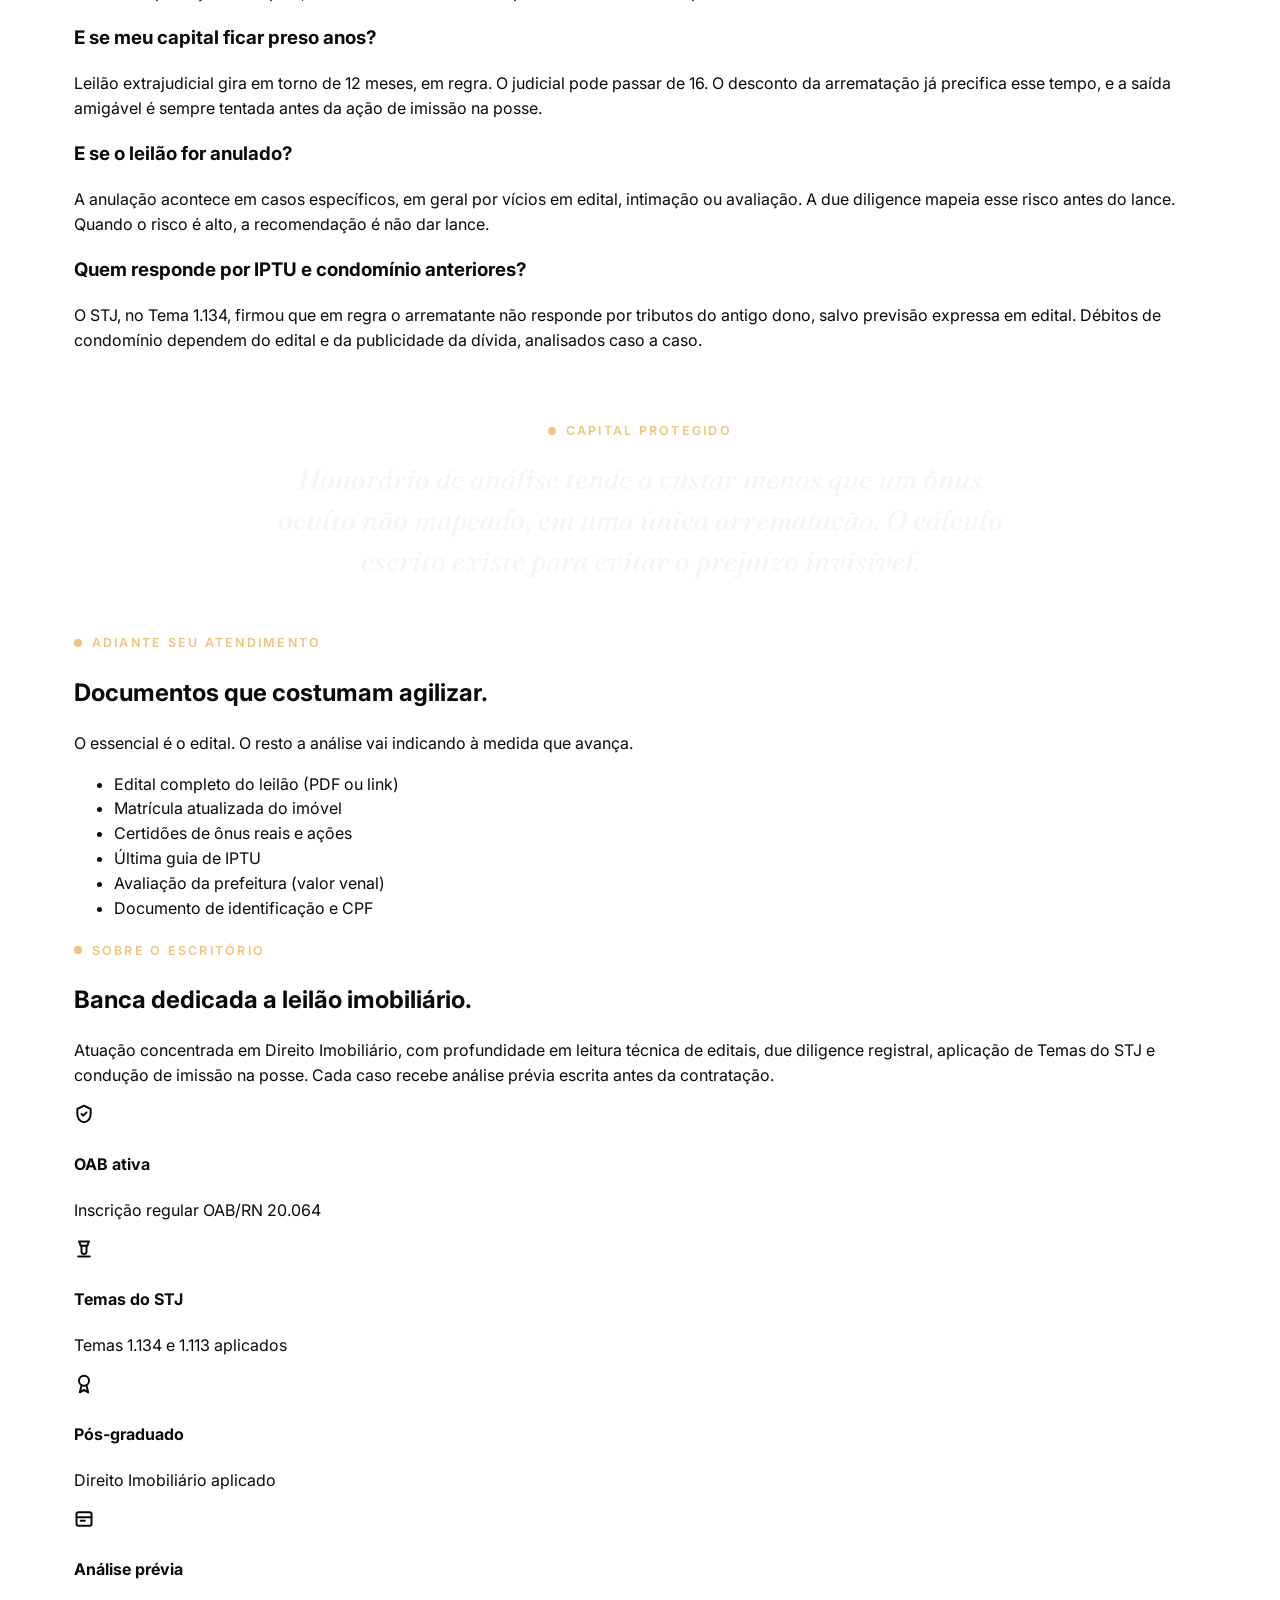
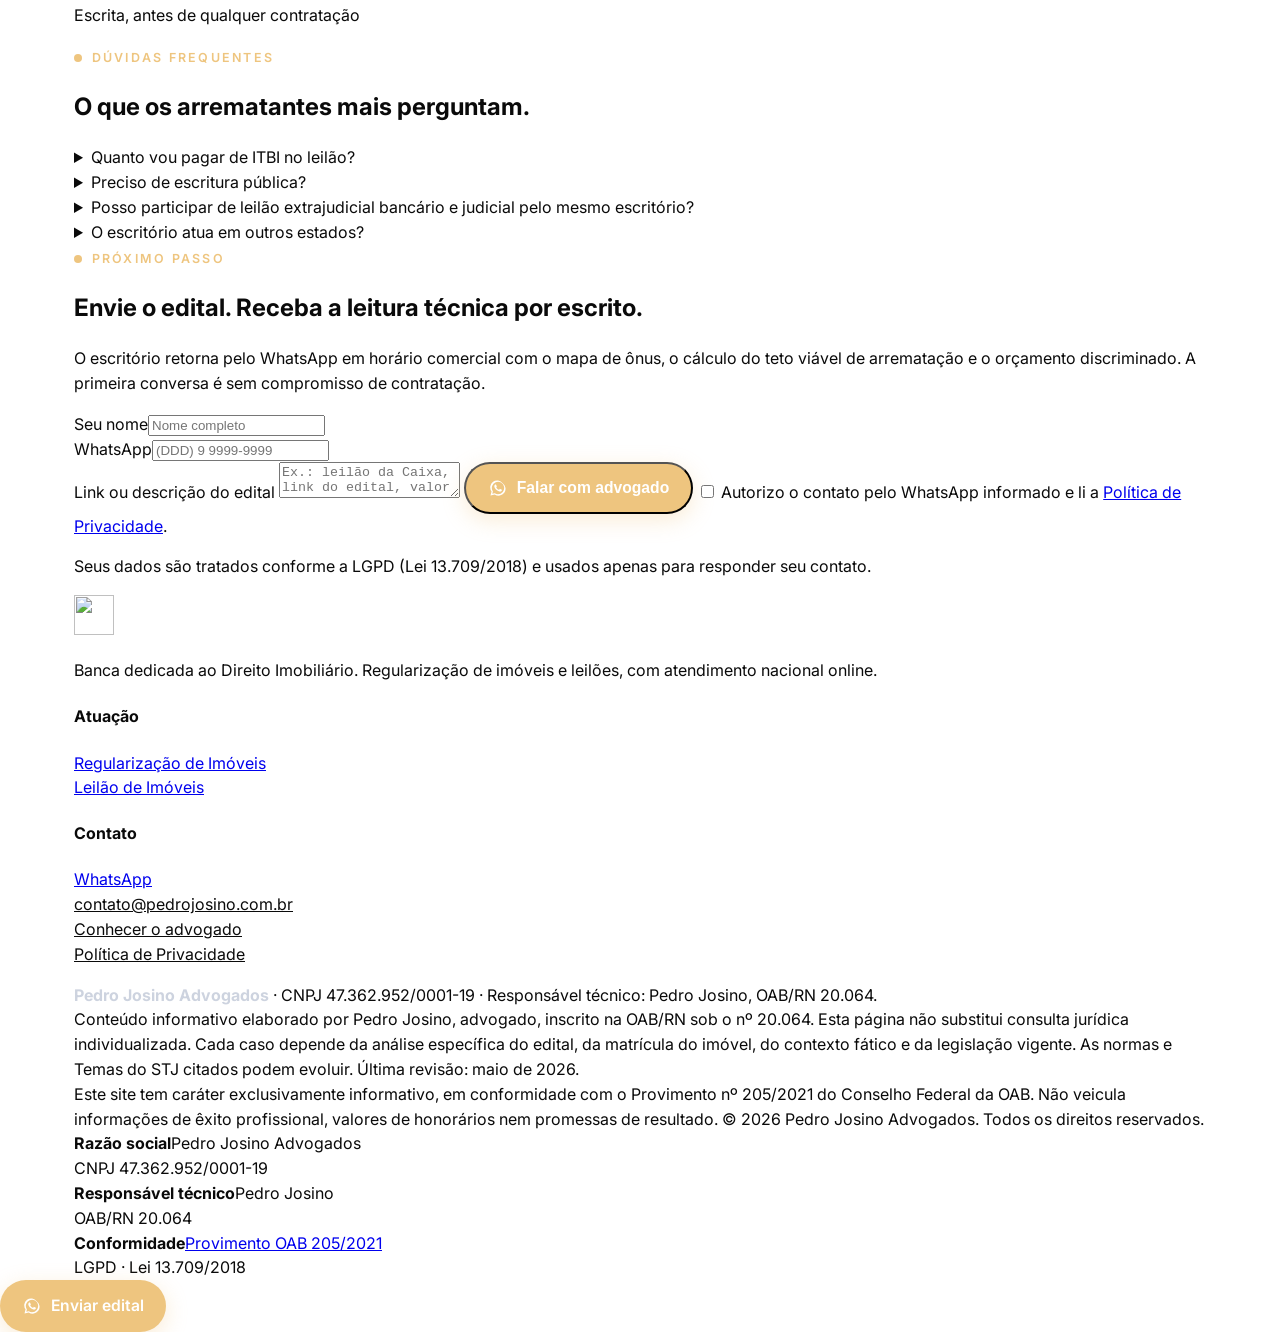
==== commit 672c5552: "Refina LPs: harmoniza paleta, remove icone do WhatsApp, unifica CTA - Substitui cinzas-azulados frio" ====
--- a/public/leilao-de-imoveis/index.html
+++ b/public/leilao-de-imoveis/index.html
@@ -66,7 +66,7 @@
 .eyebrow::before{content:"";width:8px;height:8px;border-radius:50%;background:#EEC57F}
 .hero h1{font-family:'Fraunces',Georgia,serif;font-weight:700;font-size:clamp(2.8rem,6.2vw,5.4rem);line-height:.98;letter-spacing:-.022em;color:#fff;margin:18px 0 .5em;text-wrap:balance}
 .hero h1 em{font-style:italic;font-weight:500;color:#EEC57F;display:block}
-.hero .lede{font-size:1.12rem;color:#d9dde6;max-width:540px;margin:0 0 24px}
+.hero .lede{font-size:1.12rem;color:#d6c8a6;max-width:540px;margin:0 0 24px}
 .hero-figure img{border-radius:18px;width:100%;aspect-ratio:4/5;object-fit:cover;box-shadow:0 30px 60px rgba(0,0,0,.4)}
 @media (max-width:900px){.hero .container{grid-template-columns:1fr;padding:48px 24px 64px;gap:40px}}
 </style>
@@ -128,7 +128,7 @@
     </a>
     <a class="btn btn-green" href="#contato" onclick="click_whatsapp('header-cta-form')">
       <svg viewBox="0 0 24 24" width="20" height="20" fill="currentColor" aria-hidden="true"><path d="M17.6 6.32A8 8 0 0 0 4.27 16.05L3 21l5.05-1.27a8 8 0 0 0 9.55-13.41ZM12 19.36a7.4 7.4 0 0 1-3.78-1.03l-.27-.16-2.79.7.74-2.72-.18-.28a7.4 7.4 0 1 1 6.28 3.49Zm4.06-5.55c-.22-.11-1.31-.65-1.51-.73-.2-.07-.35-.11-.5.11-.15.22-.57.73-.7.88-.13.15-.26.16-.48.05-.22-.11-.92-.34-1.75-1.08-.65-.58-1.08-1.29-1.21-1.5-.13-.22-.01-.34.1-.45.1-.1.22-.26.33-.39.11-.13.15-.22.22-.36.07-.15.04-.27-.02-.39-.06-.11-.5-1.2-.69-1.65-.18-.43-.36-.37-.5-.38h-.42c-.15 0-.39.06-.59.27-.2.22-.78.76-.78 1.85 0 1.09.8 2.14.91 2.29.11.15 1.57 2.4 3.81 3.36.53.23.95.37 1.27.47.53.17 1.02.14 1.4.09.43-.06 1.31-.54 1.5-1.06.18-.52.18-.97.13-1.06-.05-.09-.2-.15-.42-.26Z"/></svg>
-      Enviar edital
+      Falar com advogado
     </a>
   </div>
 </header>
@@ -147,7 +147,7 @@
         </a>
         <a class="btn btn-ghost btn-lg" href="#metodo">Ver método em quatro etapas</a>
       </div>
-      <p style="margin-top:14px;font-size:.82rem;color:#a8b2c4;letter-spacing:.04em"><em>Atuação amparada nos Temas 1.113 e 1.134 do STJ (repetitivos).</em></p>
+      <p style="margin-top:18px;font-size:.82rem;color:#9a8869;letter-spacing:.04em"><em>Atuação amparada nos Temas 1.113 e 1.134 do STJ (repetitivos).</em></p>
     </div>
 
     <div class="hero-figure">
@@ -350,9 +350,9 @@
       <textarea id="f-edital" placeholder="Ex.: leilão da Caixa, link do edital, valor do imóvel, cidade..."></textarea>
       <button class="btn btn-green btn-lg submit" type="submit">
         <svg viewBox="0 0 24 24" width="20" height="20" fill="currentColor" aria-hidden="true"><path d="M17.6 6.32A8 8 0 0 0 4.27 16.05L3 21l5.05-1.27a8 8 0 0 0 9.55-13.41ZM12 19.36a7.4 7.4 0 0 1-3.78-1.03l-.27-.16-2.79.7.74-2.72-.18-.28a7.4 7.4 0 1 1 6.28 3.49Zm4.06-5.55c-.22-.11-1.31-.65-1.51-.73-.2-.07-.35-.11-.5.11-.15.22-.57.73-.7.88-.13.15-.26.16-.48.05-.22-.11-.92-.34-1.75-1.08-.65-.58-1.08-1.29-1.21-1.5-.13-.22-.01-.34.1-.45.1-.1.22-.26.33-.39.11-.13.15-.22.22-.36.07-.15.04-.27-.02-.39-.06-.11-.5-1.2-.69-1.65-.18-.43-.36-.37-.5-.38h-.42c-.15 0-.39.06-.59.27-.2.22-.78.76-.78 1.85 0 1.09.8 2.14.91 2.29.11.15 1.57 2.4 3.81 3.36.53.23.95.37 1.27.47.53.17 1.02.14 1.4.09.43-.06 1.31-.54 1.5-1.06.18-.52.18-.97.13-1.06-.05-.09-.2-.15-.42-.26Z"/></svg>
-        Enviar edital pelo WhatsApp
+        Falar com advogado
       </button>
-      <label class="opt-in" style="display:flex;gap:.6rem;align-items:flex-start;font-size:.86rem;color:#475569;margin-top:8px"><input type="checkbox" id="f-optin" required style="margin-top:3px"> <span>Autorizo o contato pelo WhatsApp informado e li a <a href="/politica-de-privacidade" style="color:inherit;text-decoration:underline">Política de Privacidade</a>.</span></label>
+      <label class="opt-in"><input type="checkbox" id="f-optin" required> <span>Autorizo o contato pelo WhatsApp informado e li a <a href="/politica-de-privacidade">Política de Privacidade</a>.</span></label>
       <p class="privacy">Seus dados são tratados conforme a LGPD (Lei 13.709/2018) e usados apenas para responder seu contato.</p>
     </form>
   </div>
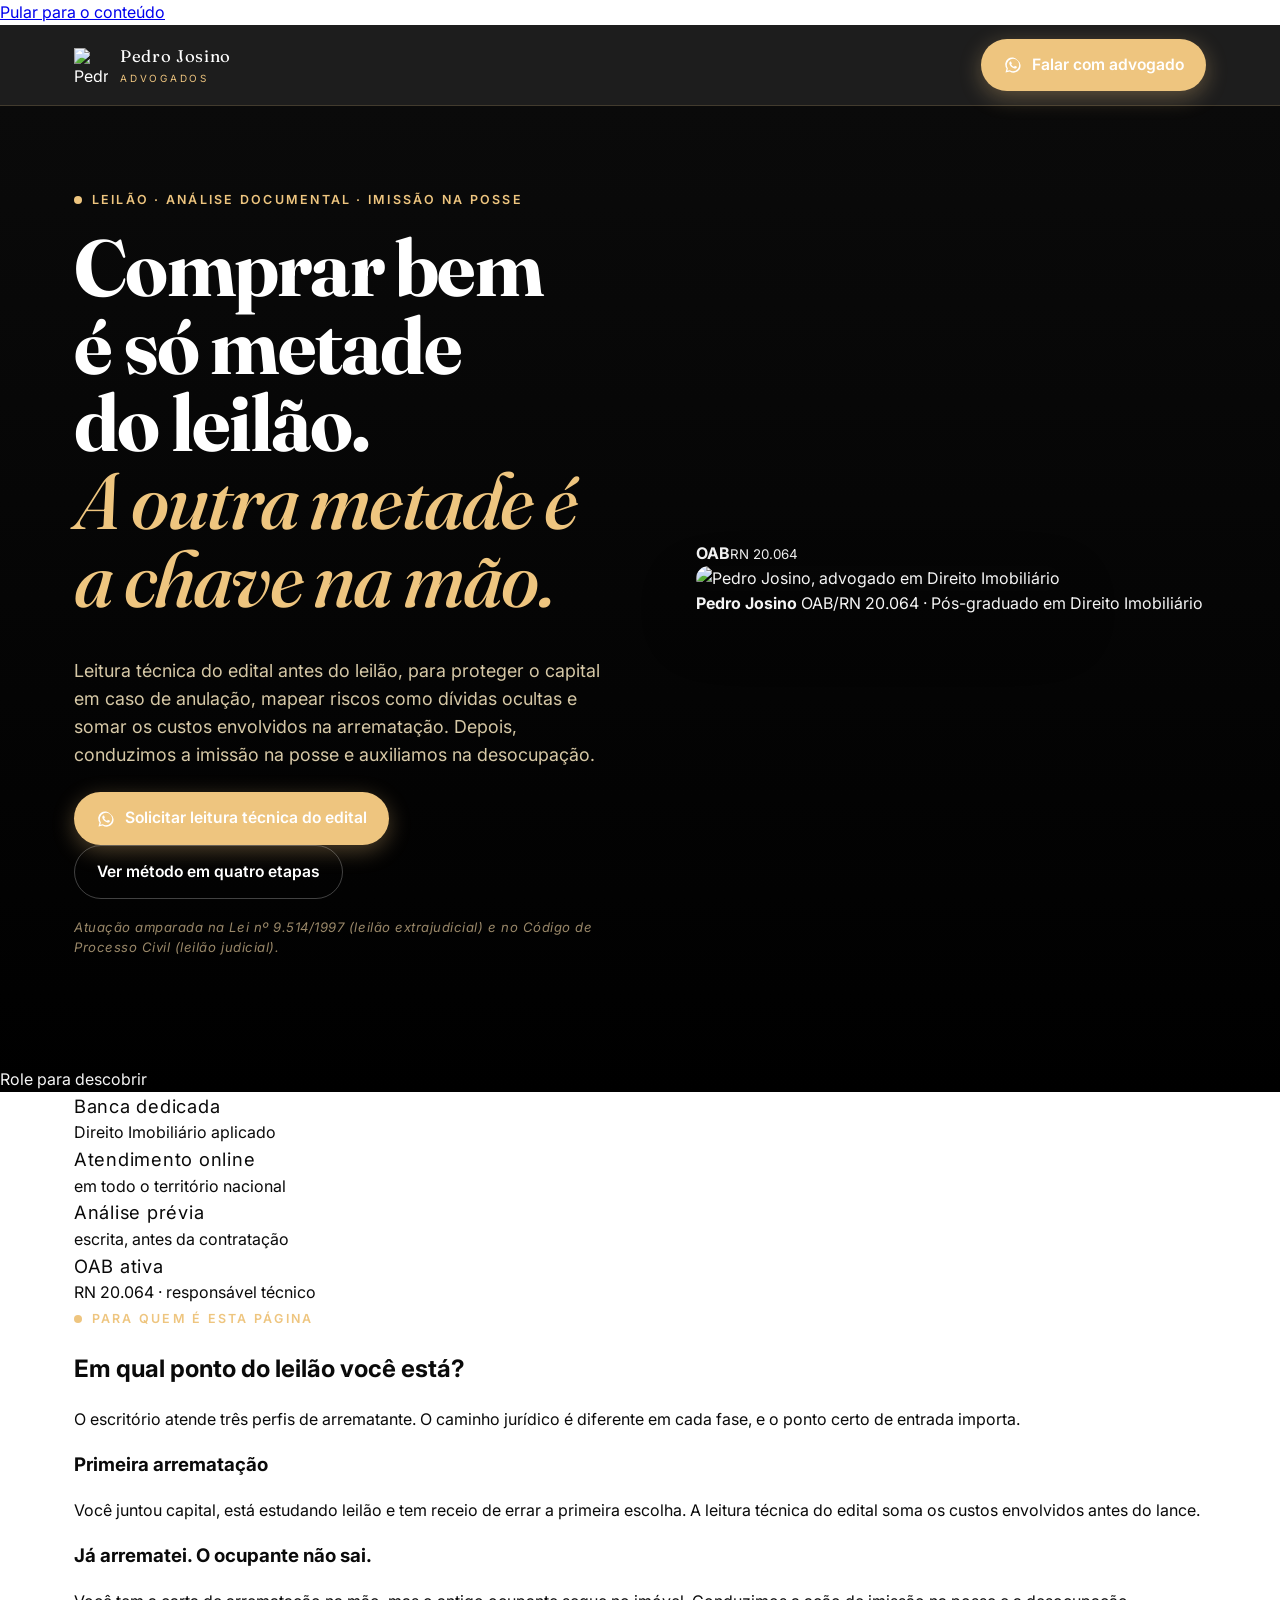
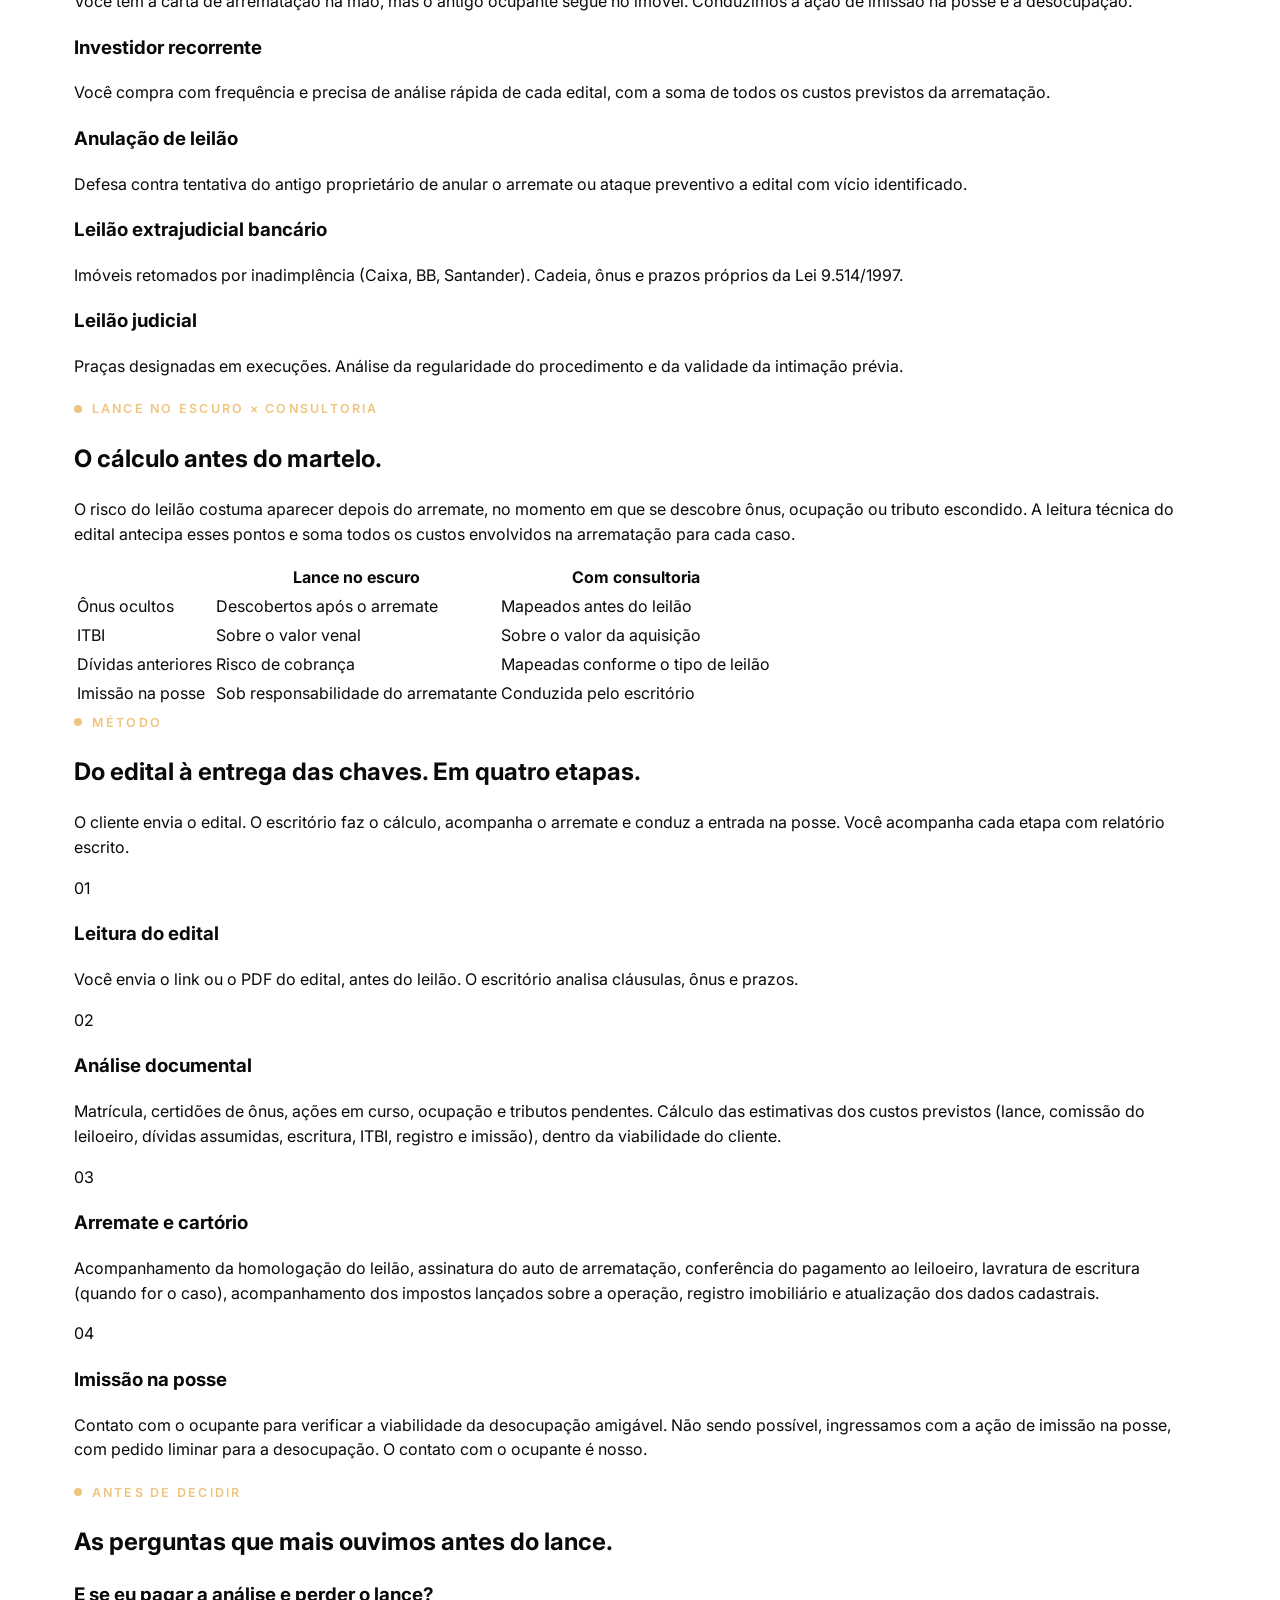
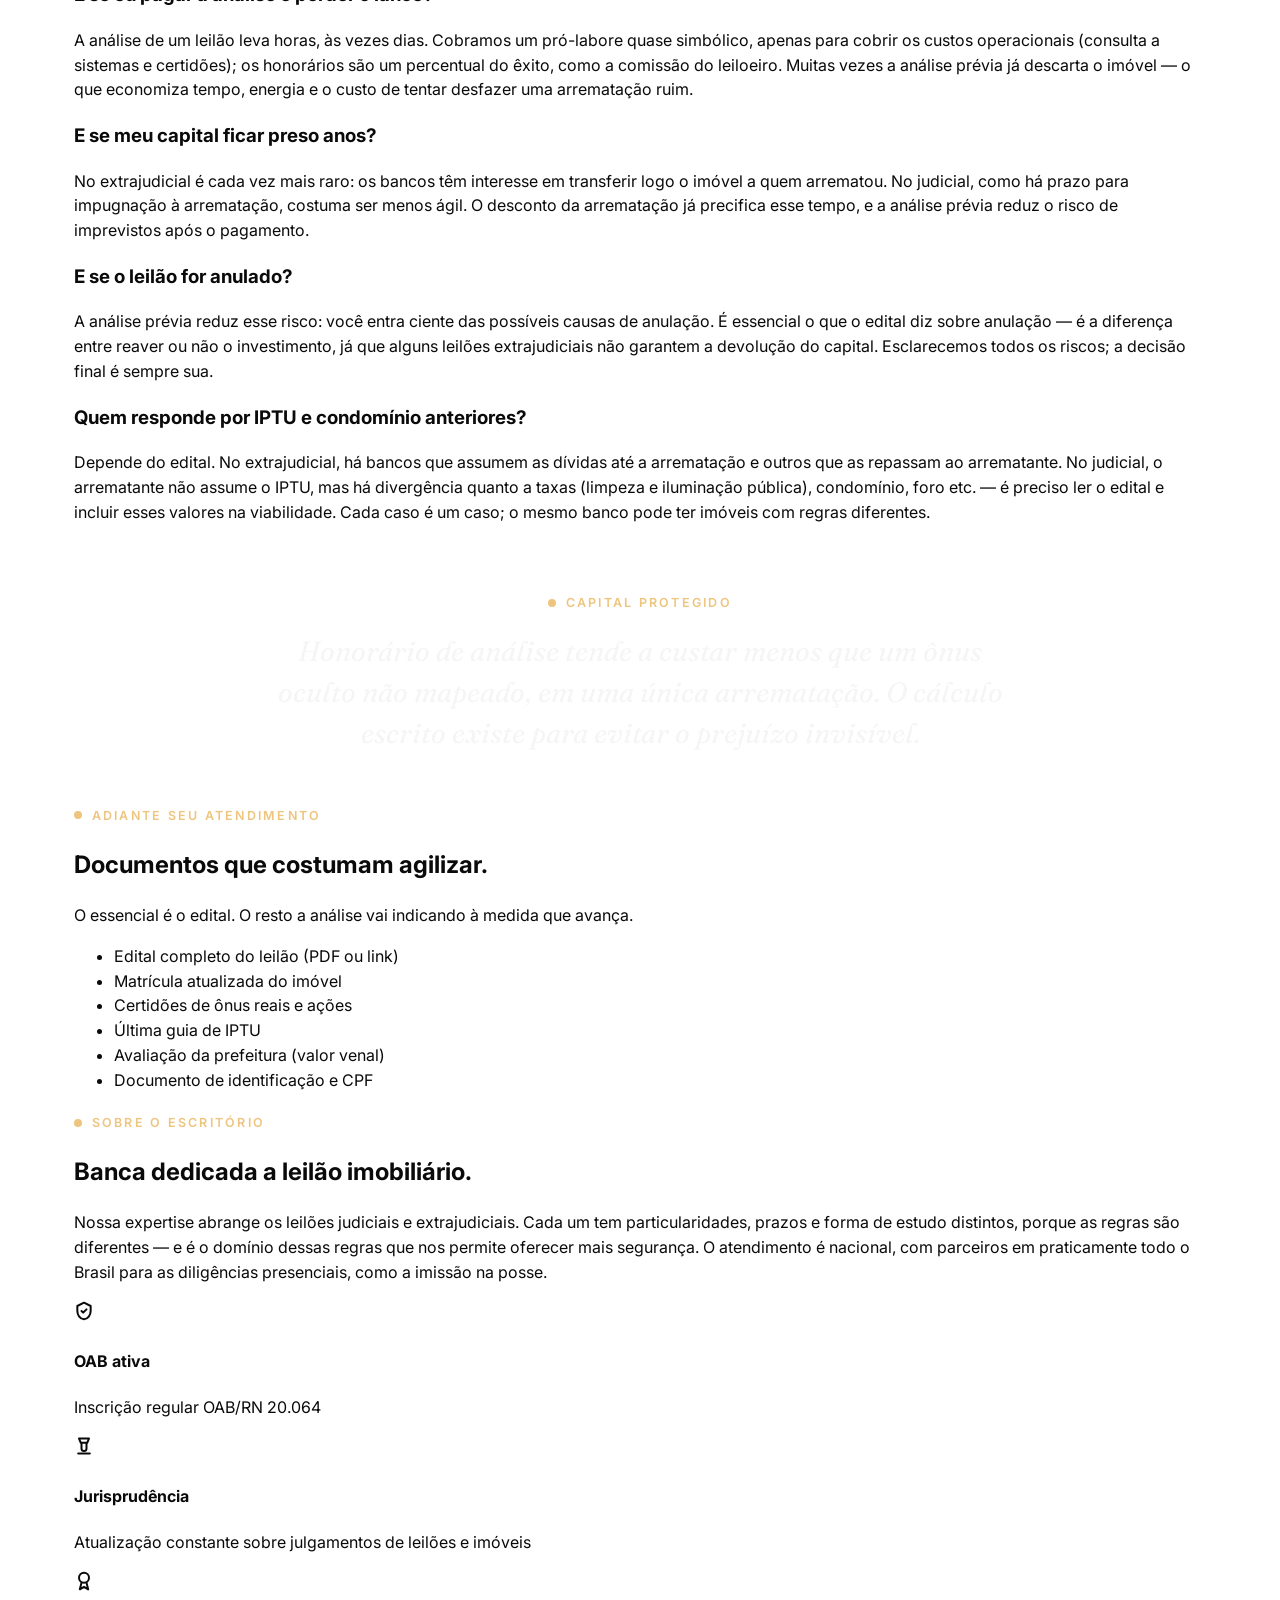
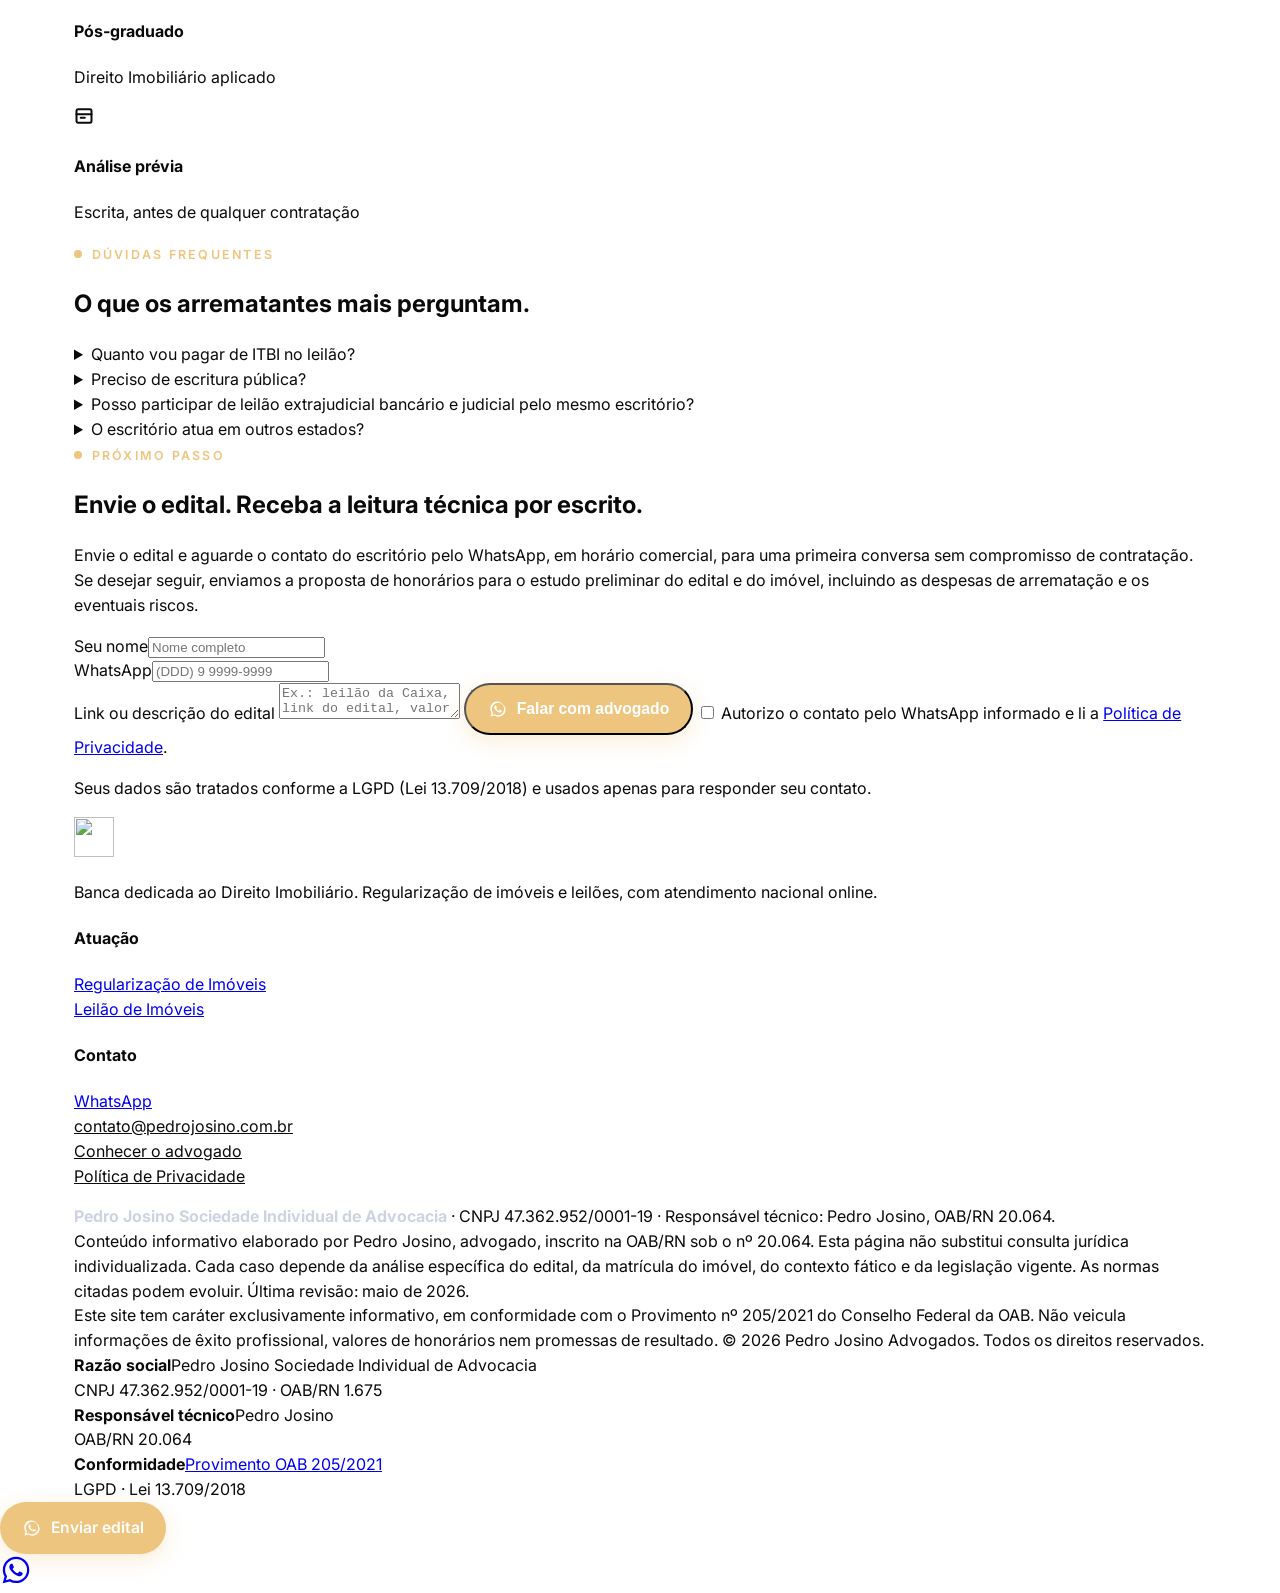
==== commit 0dcfd274: "Aplica correcoes juridicas e de conteudo nas LPs (33 itens) - Botao flutuante verde do WhatsApp em t" ====
--- a/public/leilao-de-imoveis/index.html
+++ b/public/leilao-de-imoveis/index.html
@@ -4,7 +4,7 @@
 <meta charset="utf-8">
 <meta name="viewport" content="width=device-width,initial-scale=1">
 <title>Arrematou no leilão? Imissão na posse e análise de risco | Pedro Josino Advogados.</title>
-<meta name="description" content="Análise de risco antes do arremate e ação de imissão na posse depois. Tese do STJ a seu favor, custos transparentes, atendimento nacional online. Fale agora.">
+<meta name="description" content="Análise de risco antes do arremate e ação de imissão na posse depois. Custos somados antes do lance, atendimento nacional online. Fale agora.">
 <meta name="robots" content="index, follow">
 <meta name="theme-color" content="#0A0A0A">
 <meta name="author" content="Pedro Josino Advogados">
@@ -14,9 +14,14 @@
 <meta property="og:locale" content="pt_BR">
 <meta property="og:site_name" content="Pedro Josino Advogados">
 <meta property="og:title" content="Arrematou no leilão? A chave é só o começo. Pedro Josino Advogados.">
-<meta property="og:description" content="Due diligence antes do lance e imissão na posse depois. Aplique a tese do STJ a seu favor.">
+<meta property="og:description" content="Análise documental antes do leilão e imissão na posse depois. Some todos os custos antes de arrematar.">
 <meta property="og:url" content="https://pedrojosino.com.br/leilao">
 <meta property="og:image" content="https://pedrojosino.com.br/leilao-de-imoveis/assets/og.jpg">
+<meta property="og:image:secure_url" content="https://pedrojosino.com.br/leilao-de-imoveis/assets/og.jpg">
+<meta property="og:image:type" content="image/jpeg">
+<meta property="og:image:width" content="1200">
+<meta property="og:image:height" content="630">
+<meta property="og:image:alt" content="Pedro Josino Advogados — Leilão de Imóveis">
 <meta name="twitter:card" content="summary_large_image">
 <meta name="twitter:title" content="Arrematou no leilão? A chave é só o começo.">
 <meta name="twitter:description" content="Análise de risco e imissão na posse com técnica de especialista.">
@@ -81,7 +86,7 @@
       "name":"Pedro Josino Advogados — Leilão de Imóveis",
       "description":"Análise de risco para arrematação em leilão e ação de imissão na posse. Atendimento nacional online em Direito Imobiliário.",
       "url":"https://pedrojosino.com.br/leilao",
-      "telephone":"+558499826890",
+      "telephone":"+5584999119119",
       "areaServed":"BR",
       "image":"https://pedrojosino.com.br/leilao-de-imoveis/assets/og.jpg",
       "priceRange":"$$",
@@ -96,7 +101,7 @@
     },
     {
       "@type":"Service",
-      "name":"Leilão de Imóveis (Due Diligence e Imissão na Posse)",
+      "name":"Leilão de Imóveis (Análise documental e Imissão na Posse)",
       "serviceType":"Direito Imobiliário",
       "provider":{"@type":"LegalService","name":"Pedro Josino Advogados"},
       "areaServed":"BR"
@@ -104,12 +109,12 @@
     {
       "@type":"FAQPage",
       "mainEntity":[
-        {"@type":"Question","name":"Quem paga as dívidas atrasadas de IPTU e condomínio?","acceptedAnswer":{"@type":"Answer","text":"Para débitos tributários anteriores ao arremate, o STJ no Tema 1.134 firmou que o arrematante não responde, salvo previsão expressa em edital. Para condomínio, a análise depende do edital e da publicidade dos débitos."}},
-        {"@type":"Question","name":"Quanto vou pagar de ITBI?","acceptedAnswer":{"@type":"Answer","text":"O STJ no Tema 1.113 firmou que o ITBI incide sobre o valor da arrematação, não sobre a avaliação da prefeitura. Aplicamos a tese para reduzir o custo de transferência."}},
+        {"@type":"Question","name":"Quem paga as dívidas atrasadas de IPTU e condomínio?","acceptedAnswer":{"@type":"Answer","text":"Depende do tipo de leilão e do que o edital prevê. No extrajudicial (Lei nº 9.514/1997), os bancos costumam repassar as dívidas ao arrematante. No judicial, em regra os tributos como IPTU ficam sub-rogados no valor da arrematação, mas condomínio, foro e taxas podem ser herdados. A análise prévia mapeia isso antes do lance."}},
+        {"@type":"Question","name":"Quanto vou pagar de ITBI?","acceptedAnswer":{"@type":"Answer","text":"No leilão, o ITBI tende a incidir sobre o valor da arrematação, e não sobre a avaliação da prefeitura. A aplicação depende da legislação municipal e da postura do cartório, e é avaliada na leitura técnica do edital."}},
         {"@type":"Question","name":"Preciso de escritura pública?","acceptedAnswer":{"@type":"Answer","text":"A depender do valor do imóvel, a escritura pode ser dispensada quando há carta de arrematação. Analisamos caso a caso para reduzir custo de cartório."}},
         {"@type":"Question","name":"Quanto tempo leva para desocupar o imóvel?","acceptedAnswer":{"@type":"Answer","text":"Leilão extrajudicial gira em torno de 12 meses. Judicial pode passar de 16. O desconto da arrematação já precifica esse tempo, e buscamos sempre a saída amigável antes do confronto."}},
-        {"@type":"Question","name":"A análise de risco está inclusa ou é cobrada à parte?","acceptedAnswer":{"@type":"Answer","text":"A análise é o ponto de partida e tem honorário próprio. Ela calcula o lance máximo viável somando todos os custos. Quem passa desse teto compra prejuízo."}},
-        {"@type":"Question","name":"Existe risco real de eu perder o imóvel?","acceptedAnswer":{"@type":"Answer","text":"Existe sim a possibilidade de anulação do leilão em casos específicos. A boa due diligence mapeia esse risco antes do lance e orienta a decisão com transparência."}}
+        {"@type":"Question","name":"A análise de risco está inclusa ou é cobrada à parte?","acceptedAnswer":{"@type":"Answer","text":"A análise é o ponto de partida e tem honorário próprio. Ela soma todos os custos envolvidos na arrematação, para você decidir com segurança quanto faz sentido investir."}},
+        {"@type":"Question","name":"Existe risco real de eu perder o imóvel?","acceptedAnswer":{"@type":"Answer","text":"Existe sim a possibilidade de anulação do leilão em casos específicos. A análise prévia mapeia esse risco antes do leilão e orienta a decisão com transparência."}}
       ]
     }
   ]
@@ -137,9 +142,9 @@
 <section class="hero">
   <div class="container">
     <div>
-      <span class="eyebrow">Leilão · Due Diligence · Imissão na Posse</span>
+      <span class="eyebrow">Leilão · Análise documental · Imissão na Posse</span>
       <h1>Comprar bem é só metade do leilão.<em>A outra metade é a chave na mão.</em></h1>
-      <p class="lede">Leitura técnica do edital antes do lance, cálculo do teto viável de arrematação e condução da imissão na posse depois. Aplicação dos Temas 1.113 e 1.134 do STJ para proteger o capital investido.</p>
+      <p class="lede">Leitura técnica do edital antes do leilão, para proteger o capital em caso de anulação, mapear riscos como dívidas ocultas e somar os custos envolvidos na arrematação. Depois, conduzimos a imissão na posse e auxiliamos na desocupação.</p>
       <div class="hero-ctas">
         <a class="btn btn-green btn-lg" href="#contato" onclick="click_whatsapp('hero-cta-form')">
           <svg viewBox="0 0 24 24" width="20" height="20" fill="currentColor" aria-hidden="true"><path d="M17.6 6.32A8 8 0 0 0 4.27 16.05L3 21l5.05-1.27a8 8 0 0 0 9.55-13.41ZM12 19.36a7.4 7.4 0 0 1-3.78-1.03l-.27-.16-2.79.7.74-2.72-.18-.28a7.4 7.4 0 1 1 6.28 3.49Zm4.06-5.55c-.22-.11-1.31-.65-1.51-.73-.2-.07-.35-.11-.5.11-.15.22-.57.73-.7.88-.13.15-.26.16-.48.05-.22-.11-.92-.34-1.75-1.08-.65-.58-1.08-1.29-1.21-1.5-.13-.22-.01-.34.1-.45.1-.1.22-.26.33-.39.11-.13.15-.22.22-.36.07-.15.04-.27-.02-.39-.06-.11-.5-1.2-.69-1.65-.18-.43-.36-.37-.5-.38h-.42c-.15 0-.39.06-.59.27-.2.22-.78.76-.78 1.85 0 1.09.8 2.14.91 2.29.11.15 1.57 2.4 3.81 3.36.53.23.95.37 1.27.47.53.17 1.02.14 1.4.09.43-.06 1.31-.54 1.5-1.06.18-.52.18-.97.13-1.06-.05-.09-.2-.15-.42-.26Z"/></svg>
@@ -147,11 +152,11 @@
         </a>
         <a class="btn btn-ghost btn-lg" href="#metodo">Ver método em quatro etapas</a>
       </div>
-      <p style="margin-top:18px;font-size:.82rem;color:#9a8869;letter-spacing:.04em"><em>Atuação amparada nos Temas 1.113 e 1.134 do STJ (repetitivos).</em></p>
+      <p style="margin-top:18px;font-size:.82rem;color:#9a8869;letter-spacing:.04em"><em>Atuação amparada na Lei nº 9.514/1997 (leilão extrajudicial) e no Código de Processo Civil (leilão judicial).</em></p>
     </div>
 
     <div class="hero-figure">
-      <div class="seal" aria-hidden="true"><b>STJ</b><small>1.134 · 1.113</small></div>
+      <div class="seal" aria-hidden="true"><b>OAB</b><small>RN 20.064</small></div>
       <img src="/assets/pedro-josino.jpg" alt="Pedro Josino, advogado em Direito Imobiliário" width="1600" height="2000" fetchpriority="high" decoding="async">
       <div class="authority-card">
         <strong>Pedro Josino</strong>
@@ -183,9 +188,9 @@
       <p>O escritório atende três perfis de arrematante. O caminho jurídico é diferente em cada fase, e o ponto certo de entrada importa.</p>
     </div>
     <div class="cards">
-      <div class="card featured"><h3>Primeira arrematação</h3><p>Você juntou capital, está estudando leilão e tem receio de errar a primeira escolha. A leitura técnica do edital calcula o teto viável antes do lance.</p></div>
+      <div class="card featured"><h3>Primeira arrematação</h3><p>Você juntou capital, está estudando leilão e tem receio de errar a primeira escolha. A leitura técnica do edital soma os custos envolvidos antes do lance.</p></div>
       <div class="card featured"><h3>Já arrematei. O ocupante não sai.</h3><p>Você tem a carta de arrematação na mão, mas o antigo ocupante segue no imóvel. Conduzimos a ação de imissão na posse e a desocupação.</p></div>
-      <div class="card featured"><h3>Investidor recorrente</h3><p>Você compra com frequência e precisa de análise rápida de cada edital, com cálculo do teto somando todos os custos previstos.</p></div>
+      <div class="card featured"><h3>Investidor recorrente</h3><p>Você compra com frequência e precisa de análise rápida de cada edital, com a soma de todos os custos previstos da arrematação.</p></div>
       <div class="card"><h3>Anulação de leilão</h3><p>Defesa contra tentativa do antigo proprietário de anular o arremate ou ataque preventivo a edital com vício identificado.</p></div>
       <div class="card"><h3>Leilão extrajudicial bancário</h3><p>Imóveis retomados por inadimplência (Caixa, BB, Santander). Cadeia, ônus e prazos próprios da Lei 9.514/1997.</p></div>
       <div class="card"><h3>Leilão judicial</h3><p>Praças designadas em execuções. Análise da regularidade do procedimento e da validade da intimação prévia.</p></div>
@@ -197,9 +202,9 @@
 <section>
   <div class="container">
     <div class="section-head">
-      <span class="eyebrow">Lance no escuro × Due diligence</span>
+      <span class="eyebrow">Lance no escuro × Consultoria</span>
       <h2>O cálculo antes do martelo.</h2>
-      <p>O risco do leilão costuma aparecer depois do arremate, no momento em que se descobre ônus, ocupação ou tributo escondido. A leitura técnica do edital antecipa esses pontos e calcula o teto viável de arrematação para cada caso.</p>
+      <p>O risco do leilão costuma aparecer depois do arremate, no momento em que se descobre ônus, ocupação ou tributo escondido. A leitura técnica do edital antecipa esses pontos e soma todos os custos envolvidos na arrematação para cada caso.</p>
     </div>
     <div class="compare">
       <table>
@@ -207,13 +212,13 @@
           <tr>
             <th></th>
             <th>Lance no escuro</th>
-            <th class="col-good">Com due diligence</th>
+            <th class="col-good">Com consultoria</th>
           </tr>
         </thead>
         <tbody>
-          <tr><td class="label">Ônus ocultos</td><td>Descobertos após o arremate</td><td class="col-good">Mapeados antes do lance</td></tr>
-          <tr><td class="label">ITBI</td><td>Sobre o valor venal</td><td class="col-good">Tese STJ 1.113 aplicada</td></tr>
-          <tr><td class="label">Dívidas anteriores</td><td>Risco de cobrança</td><td class="col-good">Tese STJ 1.134 invocada</td></tr>
+          <tr><td class="label">Ônus ocultos</td><td>Descobertos após o arremate</td><td class="col-good">Mapeados antes do leilão</td></tr>
+          <tr><td class="label">ITBI</td><td>Sobre o valor venal</td><td class="col-good">Sobre o valor da aquisição</td></tr>
+          <tr><td class="label">Dívidas anteriores</td><td>Risco de cobrança</td><td class="col-good">Mapeadas conforme o tipo de leilão</td></tr>
           <tr><td class="label">Imissão na posse</td><td>Sob responsabilidade do arrematante</td><td class="col-good">Conduzida pelo escritório</td></tr>
         </tbody>
       </table>
@@ -231,10 +236,10 @@
       <p>O cliente envia o edital. O escritório faz o cálculo, acompanha o arremate e conduz a entrada na posse. Você acompanha cada etapa com relatório escrito.</p>
     </div>
     <div class="steps">
-      <div class="step"><div class="num">01</div><h3>Leitura do edital</h3><p>Você envia o link ou o PDF do edital, antes do prazo do lance. O escritório analisa cláusulas, ônus e prazos.</p></div>
-      <div class="step"><div class="num">02</div><h3>Due diligence registral</h3><p>Matrícula, certidões de ônus, ações em curso, ocupação e tributos pendentes. Cálculo do teto viável de arrematação somando todos os custos previstos.</p></div>
-      <div class="step"><div class="num">03</div><h3>Arremate e cartório</h3><p>Acompanhamento da homologação, emissão da carta de arrematação, registro do imóvel e aplicação dos Temas 1.113 e 1.134 do STJ no recolhimento dos tributos.</p></div>
-      <div class="step"><div class="num">04</div><h3>Imissão na posse</h3><p>Saída amigável quando possível, ação de imissão na posse quando necessário. Você não conversa com o ocupante.</p></div>
+      <div class="step"><div class="num">01</div><h3>Leitura do edital</h3><p>Você envia o link ou o PDF do edital, antes do leilão. O escritório analisa cláusulas, ônus e prazos.</p></div>
+      <div class="step"><div class="num">02</div><h3>Análise documental</h3><p>Matrícula, certidões de ônus, ações em curso, ocupação e tributos pendentes. Cálculo das estimativas dos custos previstos (lance, comissão do leiloeiro, dívidas assumidas, escritura, ITBI, registro e imissão), dentro da viabilidade do cliente.</p></div>
+      <div class="step"><div class="num">03</div><h3>Arremate e cartório</h3><p>Acompanhamento da homologação do leilão, assinatura do auto de arrematação, conferência do pagamento ao leiloeiro, lavratura de escritura (quando for o caso), acompanhamento dos impostos lançados sobre a operação, registro imobiliário e atualização dos dados cadastrais.</p></div>
+      <div class="step"><div class="num">04</div><h3>Imissão na posse</h3><p>Contato com o ocupante para verificar a viabilidade da desocupação amigável. Não sendo possível, ingressamos com a ação de imissão na posse, com pedido liminar para a desocupação. O contato com o ocupante é nosso.</p></div>
     </div>
   </div>
 </section>
@@ -247,10 +252,10 @@
       <h2>As perguntas que mais ouvimos antes do lance.</h2>
     </div>
     <div class="cards" style="grid-template-columns:repeat(auto-fit,minmax(280px,1fr))">
-      <div class="card"><h3>E se eu pagar a análise e perder o lance?</h3><p>A leitura técnica calcula o teto viável de arrematação somando todos os custos previstos. Lance acima desse teto tende a virar prejuízo. Perder dentro do limite é proteção do capital, e o relatório fica com você para servir de base nos próximos editais.</p></div>
-      <div class="card"><h3>E se meu capital ficar preso anos?</h3><p>Leilão extrajudicial gira em torno de 12 meses, em regra. O judicial pode passar de 16. O desconto da arrematação já precifica esse tempo, e a saída amigável é sempre tentada antes da ação de imissão na posse.</p></div>
-      <div class="card"><h3>E se o leilão for anulado?</h3><p>A anulação acontece em casos específicos, em geral por vícios em edital, intimação ou avaliação. A due diligence mapeia esse risco antes do lance. Quando o risco é alto, a recomendação é não dar lance.</p></div>
-      <div class="card"><h3>Quem responde por IPTU e condomínio anteriores?</h3><p>O STJ, no Tema 1.134, firmou que em regra o arrematante não responde por tributos do antigo dono, salvo previsão expressa em edital. Débitos de condomínio dependem do edital e da publicidade da dívida, analisados caso a caso.</p></div>
+      <div class="card"><h3>E se eu pagar a análise e perder o lance?</h3><p>A análise de um leilão leva horas, às vezes dias. Cobramos um pró-labore quase simbólico, apenas para cobrir os custos operacionais (consulta a sistemas e certidões); os honorários são um percentual do êxito, como a comissão do leiloeiro. Muitas vezes a análise prévia já descarta o imóvel — o que economiza tempo, energia e o custo de tentar desfazer uma arrematação ruim.</p></div>
+      <div class="card"><h3>E se meu capital ficar preso anos?</h3><p>No extrajudicial é cada vez mais raro: os bancos têm interesse em transferir logo o imóvel a quem arrematou. No judicial, como há prazo para impugnação à arrematação, costuma ser menos ágil. O desconto da arrematação já precifica esse tempo, e a análise prévia reduz o risco de imprevistos após o pagamento.</p></div>
+      <div class="card"><h3>E se o leilão for anulado?</h3><p>A análise prévia reduz esse risco: você entra ciente das possíveis causas de anulação. É essencial o que o edital diz sobre anulação — é a diferença entre reaver ou não o investimento, já que alguns leilões extrajudiciais não garantem a devolução do capital. Esclarecemos todos os riscos; a decisão final é sempre sua.</p></div>
+      <div class="card"><h3>Quem responde por IPTU e condomínio anteriores?</h3><p>Depende do edital. No extrajudicial, há bancos que assumem as dívidas até a arrematação e outros que as repassam ao arrematante. No judicial, o arrematante não assume o IPTU, mas há divergência quanto a taxas (limpeza e iluminação pública), condomínio, foro etc. — é preciso ler o edital e incluir esses valores na viabilidade. Cada caso é um caso; o mesmo banco pode ter imóveis com regras diferentes.</p></div>
     </div>
   </div>
 </section>
@@ -288,7 +293,7 @@
     <div>
       <span class="eyebrow">Sobre o escritório</span>
       <h2>Banca dedicada a leilão imobiliário.</h2>
-      <p>Atuação concentrada em Direito Imobiliário, com profundidade em leitura técnica de editais, due diligence registral, aplicação de Temas do STJ e condução de imissão na posse. Cada caso recebe análise prévia escrita antes da contratação.</p>
+      <p>Nossa expertise abrange os leilões judiciais e extrajudiciais. Cada um tem particularidades, prazos e forma de estudo distintos, porque as regras são diferentes — e é o domínio dessas regras que nos permite oferecer mais segurança. O atendimento é nacional, com parceiros em praticamente todo o Brasil para as diligências presenciais, como a imissão na posse.</p>
     </div>
 
     <div>
@@ -300,8 +305,8 @@
         </div>
         <div class="seal">
           <div class="ico"><svg width="20" height="20" viewBox="0 0 24 24" fill="none" stroke="currentColor" stroke-width="2.4" stroke-linecap="round" stroke-linejoin="round"><path d="M6 3h12l-2 5h-8z"/><path d="M9 8v7a3 3 0 0 0 6 0V8"/><path d="M5 21h14"/></svg></div>
-          <h4>Temas do STJ</h4>
-          <p>Temas 1.134 e 1.113 aplicados</p>
+          <h4>Jurisprudência</h4>
+          <p>Atualização constante sobre julgamentos de leilões e imóveis</p>
         </div>
         <div class="seal">
           <div class="ico"><svg width="20" height="20" viewBox="0 0 24 24" fill="none" stroke="currentColor" stroke-width="2.4" stroke-linecap="round" stroke-linejoin="round"><circle cx="12" cy="8" r="6"/><path d="m9 14-2 8 5-3 5 3-2-8"/></svg></div>
@@ -325,9 +330,9 @@
       <h2>O que os arrematantes mais perguntam.</h2>
     </div>
     <div class="faq">
-      <details><summary>Quanto vou pagar de ITBI no leilão?</summary><div class="answer">O STJ, no Tema 1.113, firmou que o ITBI tende a incidir sobre o valor da arrematação, não sobre a avaliação fiscal da prefeitura. A aplicação prática depende da legislação municipal e da postura do cartório, e é avaliada na leitura técnica do edital.</div></details>
-      <details><summary>Preciso de escritura pública?</summary><div class="answer">A carta de arrematação tem força de escritura pública para fins de registro, em regra. A depender do valor do imóvel e da legislação municipal, a lavratura adicional pode ser dispensada, reduzindo o custo de cartório.</div></details>
-      <details><summary>Posso participar de leilão extrajudicial bancário e judicial pelo mesmo escritório?</summary><div class="answer">Sim. O método é o mesmo (leitura do edital, due diligence, cálculo do teto), mas a base legal e os prazos variam: extrajudicial bancário segue a Lei 9.514/1997; judicial segue o CPC. A análise inicial aponta qual edital cabe na sua estratégia.</div></details>
+      <details><summary>Quanto vou pagar de ITBI no leilão?</summary><div class="answer">Em regra, o ITBI deve incidir sobre o valor da transação (a arrematação). Muitas prefeituras, porém, não aplicam essa base e arbitram uma própria. Para esses casos há basicamente duas saídas, que apresentamos ao cliente — que decide o caminho mais conveniente, considerando o tempo de resolução e o eventual impacto financeiro.</div></details>
+      <details><summary>Preciso de escritura pública?</summary><div class="answer">No leilão judicial, é expedida a carta de arrematação, que tem força de escritura pública. No extrajudicial, a escritura é necessária quando o imóvel custa acima de 30 salários mínimos; até esse valor, o próprio contrato de compra e venda com o banco pode ser registrado sem escritura.</div></details>
+      <details><summary>Posso participar de leilão extrajudicial bancário e judicial pelo mesmo escritório?</summary><div class="answer">Sim. O método é o mesmo (leitura do edital, análise documental, soma dos custos), mas a base legal e os prazos variam: o extrajudicial bancário segue a Lei nº 9.514/1997 e costuma repassar as dívidas ao arrematante; o judicial segue o CPC. A análise inicial aponta qual edital cabe na sua estratégia.</div></details>
       <details><summary>O escritório atua em outros estados?</summary><div class="answer">Sim. O atendimento é online em todo o território nacional, com procuração específica para conduzir o procedimento na comarca do imóvel. A análise inicial diz se há particularidade local que exija atenção adicional.</div></details>
 
     </div>
@@ -338,7 +343,7 @@
   <div class="container">
     <span class="eyebrow" style="color:var(--accent-soft)">Próximo passo</span>
     <h2>Envie o edital. Receba a leitura técnica por escrito.</h2>
-    <p>O escritório retorna pelo WhatsApp em horário comercial com o mapa de ônus, o cálculo do teto viável de arrematação e o orçamento discriminado. A primeira conversa é sem compromisso de contratação.</p>
+    <p>Envie o edital e aguarde o contato do escritório pelo WhatsApp, em horário comercial, para uma primeira conversa sem compromisso de contratação. Se desejar seguir, enviamos a proposta de honorários para o estudo preliminar do edital e do imóvel, incluindo as despesas de arrematação e os eventuais riscos.</p>
 
 
     <form class="form-mini" onsubmit="return enviarFormLeilao(event)">
@@ -374,15 +379,15 @@
     </div>
     <div>
       <h4>Contato</h4>
-      <p><a href="https://wa.me/558499826890" onclick="click_whatsapp('footer')">WhatsApp</a><br><a href="mailto:contato@pedrojosino.com.br" style="color:inherit">contato@pedrojosino.com.br</a><br><a href="/quem-e" style="color:inherit">Conhecer o advogado</a><br><a href="/politica-de-privacidade" style="color:inherit">Política de Privacidade</a></p>
+      <p><a href="https://wa.me/5584999119119" onclick="click_whatsapp('footer')">WhatsApp</a><br><a href="mailto:contato@pedrojosino.com.br" style="color:inherit">contato@pedrojosino.com.br</a><br><a href="/quem-e" style="color:inherit">Conhecer o advogado</a><br><a href="/politica-de-privacidade" style="color:inherit">Política de Privacidade</a></p>
     </div>
     <div class="disclaimer">
-      <strong style="color:#cdd3df">Pedro Josino Advogados</strong> · CNPJ 47.362.952/0001-19 · Responsável técnico: Pedro Josino, OAB/RN 20.064.<br>
-      Conteúdo informativo elaborado por Pedro Josino, advogado, inscrito na OAB/RN sob o nº 20.064. Esta página não substitui consulta jurídica individualizada. Cada caso depende da análise específica do edital, da matrícula do imóvel, do contexto fático e da legislação vigente. As normas e Temas do STJ citados podem evoluir. Última revisão: <span data-revisao>maio de 2026</span>.<br>
+      <strong style="color:#cdd3df">Pedro Josino Sociedade Individual de Advocacia</strong> · CNPJ 47.362.952/0001-19 · Responsável técnico: Pedro Josino, OAB/RN 20.064.<br>
+      Conteúdo informativo elaborado por Pedro Josino, advogado, inscrito na OAB/RN sob o nº 20.064. Esta página não substitui consulta jurídica individualizada. Cada caso depende da análise específica do edital, da matrícula do imóvel, do contexto fático e da legislação vigente. As normas citadas podem evoluir. Última revisão: <span data-revisao>maio de 2026</span>.<br>
       Este site tem caráter exclusivamente informativo, em conformidade com o Provimento nº 205/2021 do Conselho Federal da OAB. Não veicula informações de êxito profissional, valores de honorários nem promessas de resultado. © <span id="year"></span> Pedro Josino Advogados. Todos os direitos reservados.
     </div>
     <div class="legal-grid" style="grid-column:1/-1">
-      <div><strong>Razão social</strong>Pedro Josino Advogados<br>CNPJ 47.362.952/0001-19</div>
+      <div><strong>Razão social</strong>Pedro Josino Sociedade Individual de Advocacia<br>CNPJ 47.362.952/0001-19 · OAB/RN 1.675</div>
       <div><strong>Responsável técnico</strong>Pedro Josino<br>OAB/RN 20.064</div>
       <div><strong>Conformidade</strong><a href="https://www.oab.org.br/leisnormas/legislacao/provimentos/205-2021" target="_blank" rel="noopener noreferrer">Provimento OAB 205/2021</a><br>LGPD · Lei 13.709/2018</div>
     </div>
@@ -411,11 +416,16 @@
             + "WhatsApp: " + encodeURIComponent(wpp) + "%0A"
             + (edital ? "Edital: " + encodeURIComponent(edital) : "");
     try{ click_whatsapp('form-cta'); }catch(_){}
-    window.open("https://wa.me/558499826890?text=" + msg, "_blank", "noopener,noreferrer");
+    window.open("https://wa.me/5584999119119?text=" + msg, "_blank", "noopener,noreferrer");
     return false;
   }
 </script>
 
+<!-- Botão flutuante WhatsApp -->
+<a class="wa-float" href="https://wa.me/5584999119119?text=Ol%C3%A1!%20Conheci%20o%20trabalho%20do%20Dr.%20Pedro%20pelo%20site%20e%20gostaria%20de%20receber%20orienta%C3%A7%C3%B5es%20sobre%20o%20primeiro%20atendimento." target="_blank" rel="noopener noreferrer" aria-label="Falar no WhatsApp" onclick="click_whatsapp('float')">
+  <svg viewBox="0 0 24 24" width="32" height="32" fill="currentColor" aria-hidden="true"><path d="M19.05 4.91A9.82 9.82 0 0 0 12.04 2C6.58 2 2.13 6.45 2.13 11.91c0 1.75.46 3.45 1.32 4.95L2 22l5.25-1.38a9.9 9.9 0 0 0 4.79 1.22h.004c5.46 0 9.91-4.45 9.91-9.91 0-2.65-1.03-5.14-2.9-7.02ZM12.04 20.15h-.003a8.2 8.2 0 0 1-4.18-1.14l-.3-.18-3.12.82.83-3.04-.2-.31a8.18 8.18 0 0 1-1.26-4.39c0-4.54 3.7-8.23 8.24-8.23a8.18 8.18 0 0 1 5.82 2.42 8.18 8.18 0 0 1 2.41 5.82c0 4.54-3.69 8.23-8.23 8.23Zm4.52-6.16c-.25-.12-1.47-.72-1.69-.81-.23-.08-.39-.12-.56.13-.16.25-.64.81-.79.97-.14.17-.29.19-.54.06-.25-.12-1.05-.39-1.99-1.23-.74-.66-1.23-1.47-1.38-1.72-.14-.25-.01-.39.11-.51.11-.11.25-.29.37-.43.13-.15.17-.25.25-.41.08-.17.04-.31-.02-.43-.06-.12-.56-1.34-.76-1.84-.2-.48-.4-.42-.56-.43-.14-.01-.31-.01-.48-.01-.17 0-.43.06-.66.31-.23.25-.86.85-.86 2.07 0 1.22.89 2.4 1.01 2.56.12.17 1.75 2.67 4.23 3.74.59.26 1.05.41 1.41.52.59.19 1.13.16 1.56.1.48-.07 1.47-.6 1.68-1.18.21-.58.21-1.07.14-1.18-.06-.1-.22-.16-.47-.28Z"/></svg>
+</a>
+
 <script src="/fx.js" defer></script>
 </body>
 </html>
